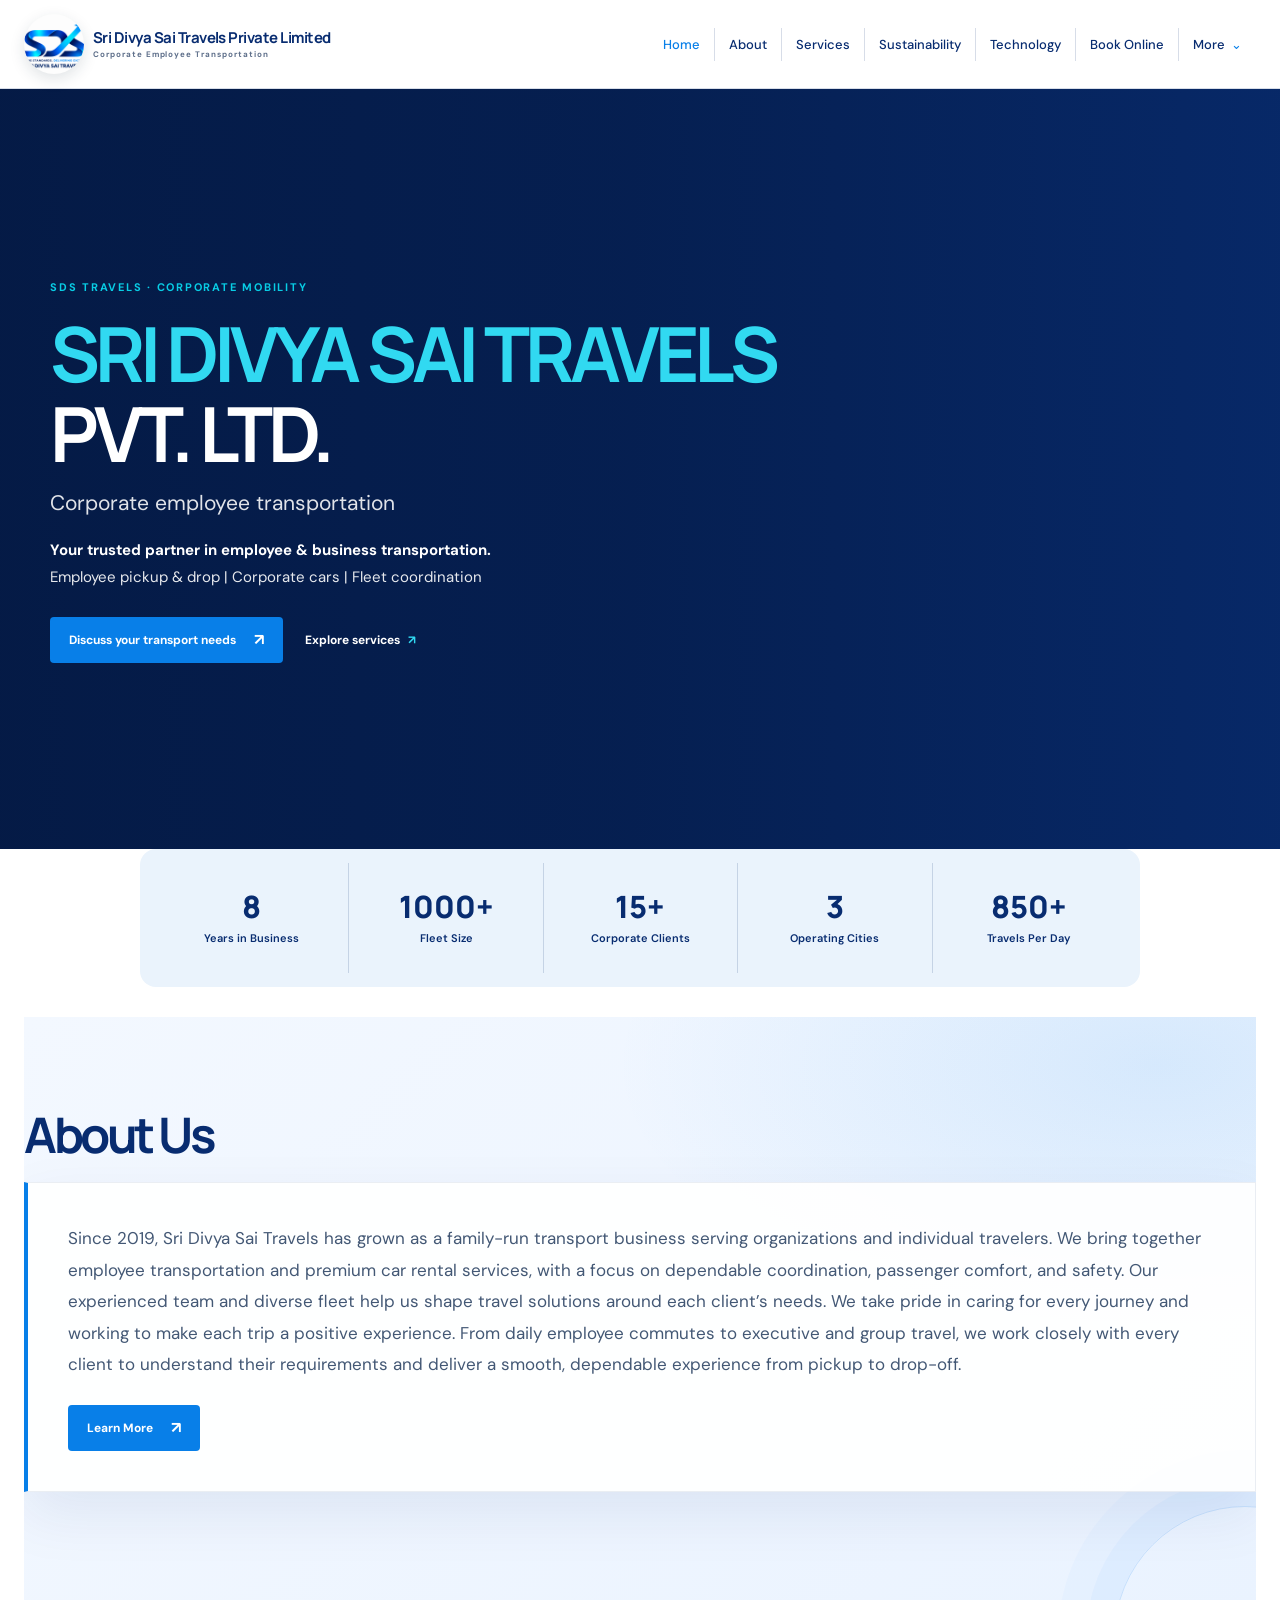
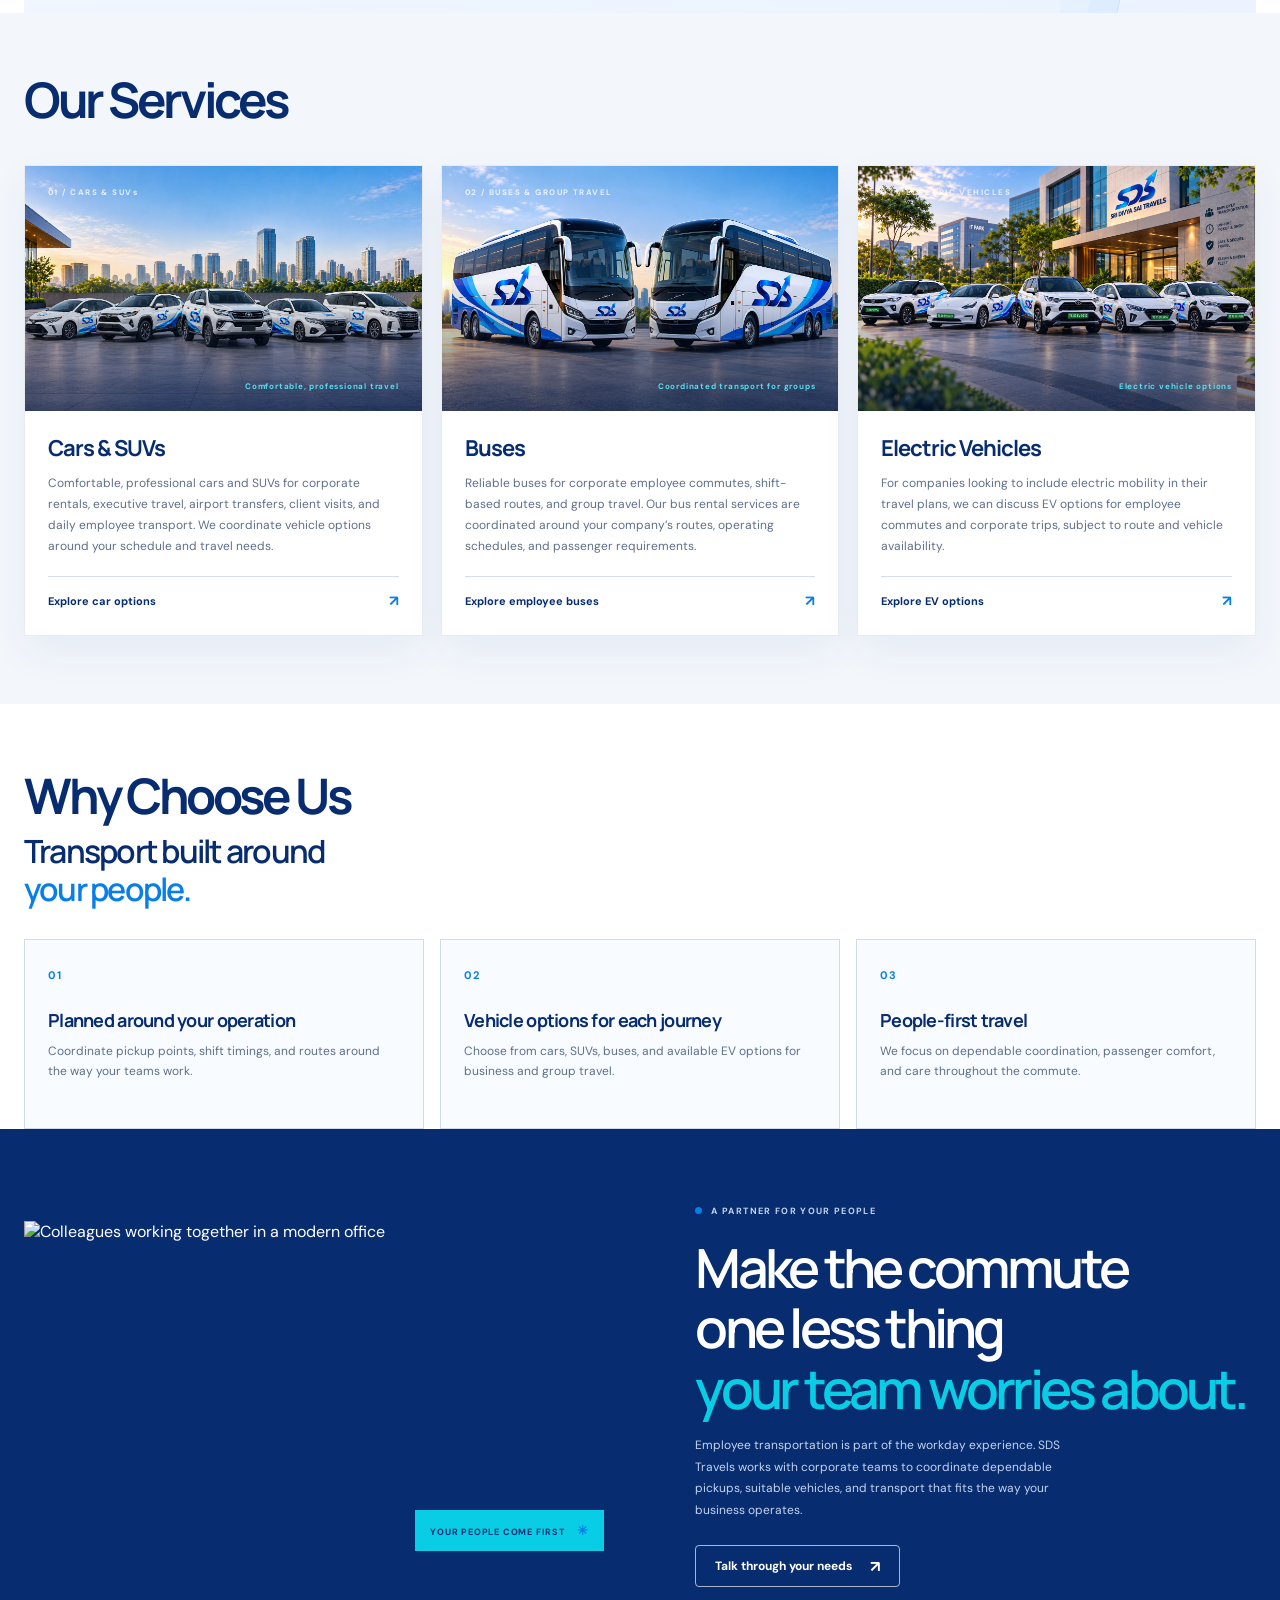
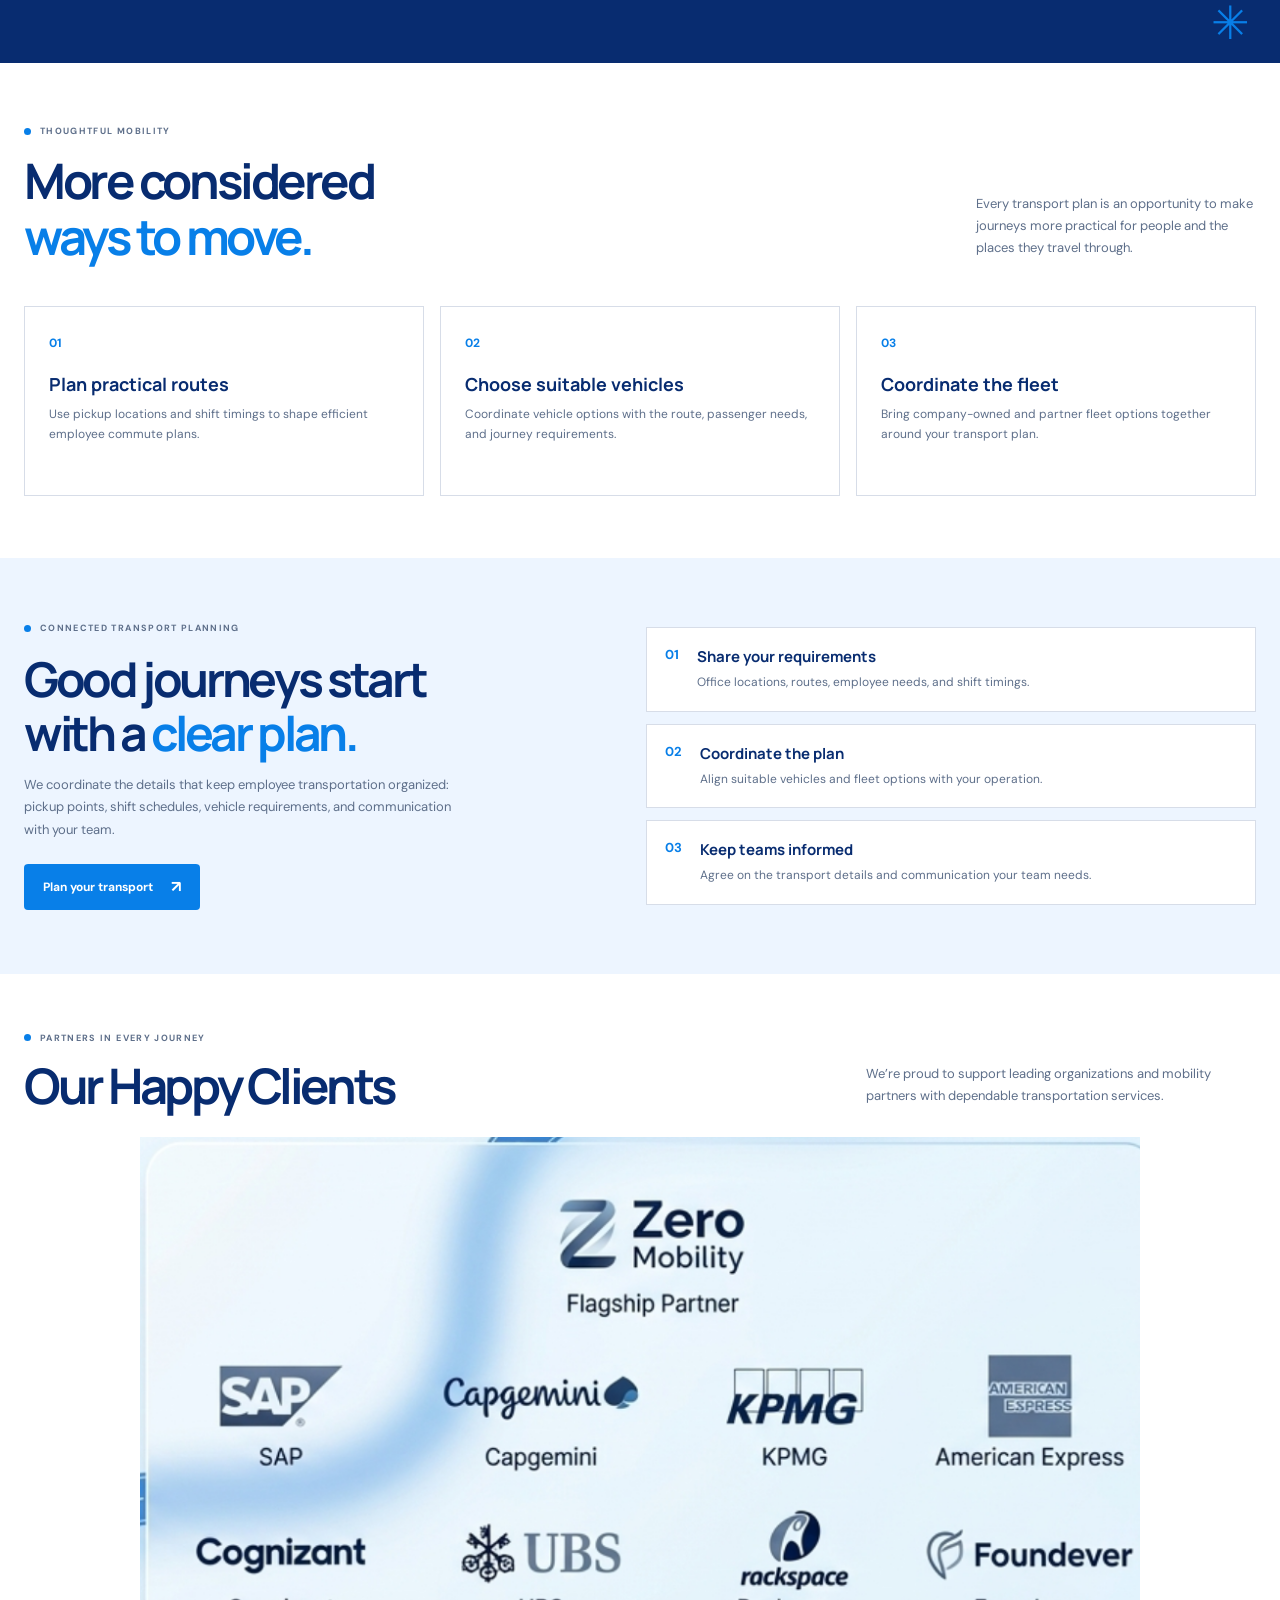
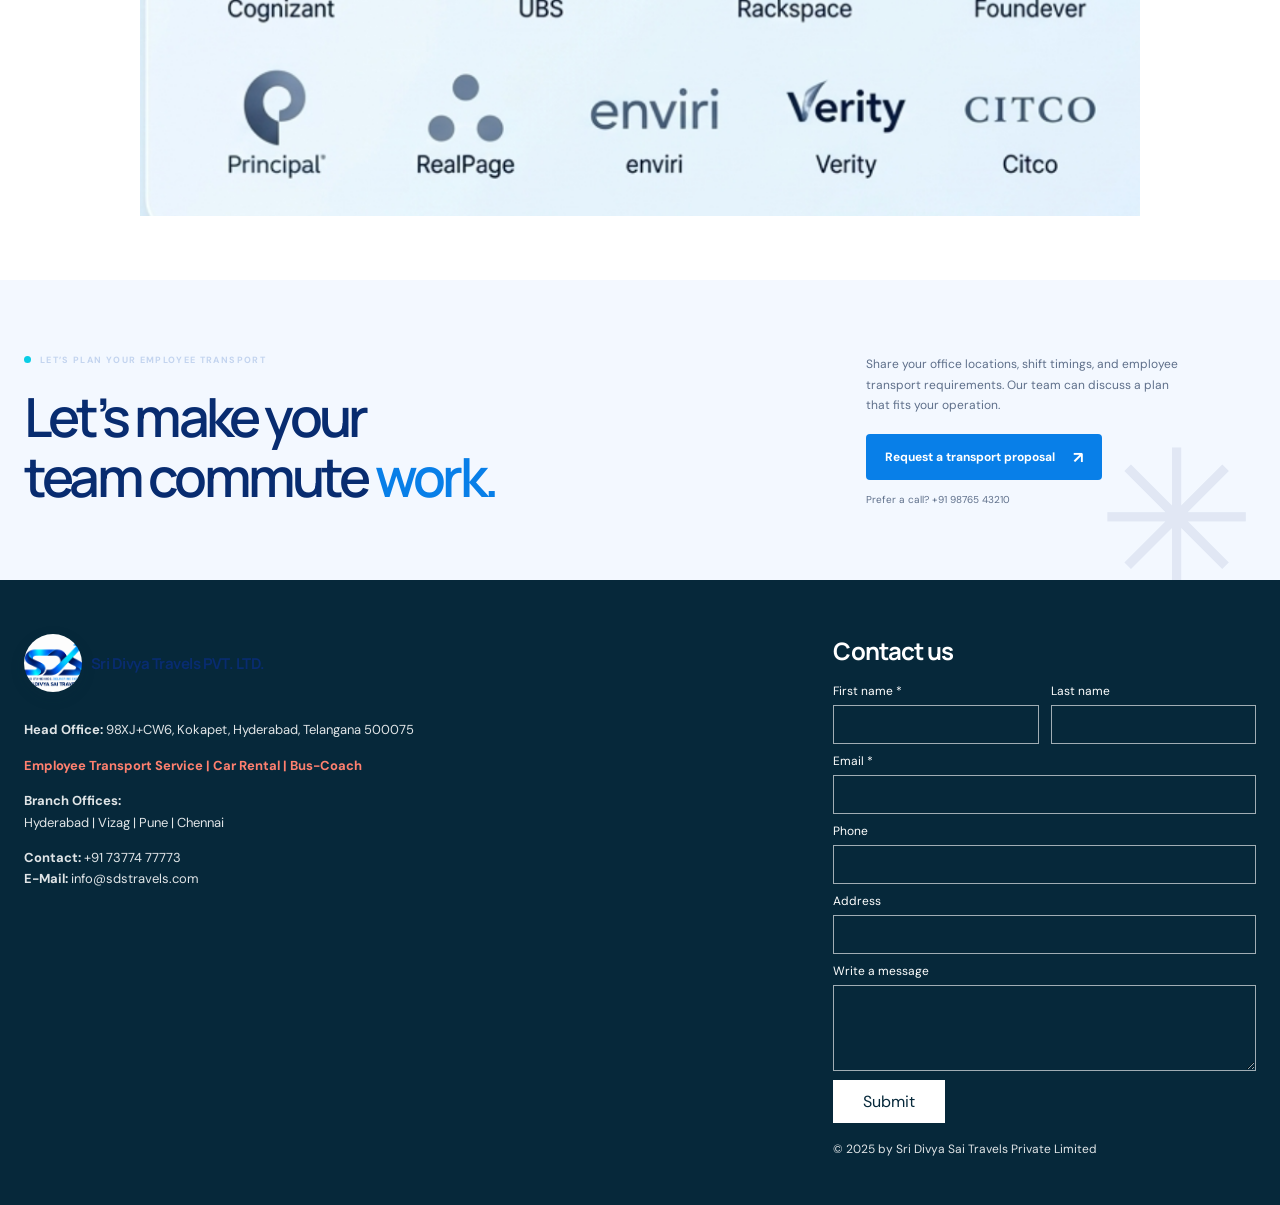
==== index.html @ 6939e472 "Add sustainable transportation page Co-authored-by: Copilot <223556219+Copilot@users.noreply.github." ====
<!DOCTYPE html>
<html lang="en">
<head>
    <meta charset="UTF-8">
    <meta name="viewport" content="width=device-width, initial-scale=1.0">
    <meta name="description" content="SDS Travels helps IT and corporate organizations move their teams with dependable employee transportation and managed shift commutes.">
    <title>SDS Travels | Corporate Employee Transportation</title>
    <meta property="og:type" content="website">
    <meta property="og:url" content="https://sdstravels.com/?share=3">
    <meta property="og:title" content="SDS Travels - Corporate Cab Vendor">
    <meta property="og:description" content="Get the best quotes for corporate car rentals and taxi services.">
    <meta property="og:image" content="https://sdstravels.com/assets/banner.png?v=3">
    <meta property="og:image:type" content="image/png">
    <meta property="og:image:width" content="1536">
    <meta property="og:image:height" content="1016">
    <meta property="og:image:alt" content="SDS Travels corporate cab and employee transportation services">
    <meta name="twitter:card" content="summary_large_image">
    <meta name="twitter:url" content="https://sdstravels.com/?share=3">
    <meta name="twitter:title" content="SDS Travels - Corporate Cab Vendor">
    <meta name="twitter:description" content="Get the best quotes for corporate car rentals and taxi services.">
    <meta name="twitter:image" content="https://sdstravels.com/assets/banner.png?v=3">
    <link rel="preconnect" href="https://fonts.googleapis.com">
    <link rel="preconnect" href="https://fonts.gstatic.com" crossorigin>
    <link href="https://fonts.googleapis.com/css2?family=DM+Sans:wght@400;500;600;700&family=Manrope:wght@400;500;600;700;800&display=swap" rel="stylesheet">
    <script>document.documentElement.classList.add("js");</script>
    <link rel="stylesheet" href="style.css">
</head>
<body>
    <header class="site-header">
        <div class="container nav-wrap">
            <div class="brand">
                <button class="brand-logo-link" type="button" aria-label="View the full-size SDS Travels logo">
                    <img class="brand-logo" src="assets/sds-logo-new.png" alt="Sri Divya Sai Travels Pvt Ltd logo">
                </button>
                <a class="brand-name" href="#home" aria-label="SDS Travels home">
                    <span class="brand-title">Sri Divya Sai Travels Private Limited</span>
                    <small>Corporate Employee Transportation</small>
                </a>
            </div>
            <nav class="main-nav" aria-label="Main navigation">
                <a href="#home" aria-current="page">Home</a>
                <a href="about.html">About</a>
                <a href="services.html">Services</a>
                <a href="sustainability.html">Sustainability</a>
                <a href="#technology">Technology</a>
                <a class="book-online-link" href="mailto:info@sdstravels.com?subject=Corporate%20transport%20booking%20request">Book Online</a>
                <details class="nav-more">
                    <summary>More <span aria-hidden="true">⌄</span></summary>
                    <div class="nav-more-menu">
                        <a href="services.html">Services</a>
                        <a href="#contact">Contact</a>
                        <a href="mailto:info@sdstravels.com?subject=Corporate%20transport%20proposal">Request a proposal</a>
                    </div>
                </details>
            </nav>
        </div>
    </header>

    <main>
        <section class="hero container" id="home">
            <video class="hero-video" autoplay muted loop playsinline preload="metadata" poster="https://images.unsplash.com/photo-1758411898734-18560c61c505?auto=format&amp;fit=crop&amp;w=1800&amp;q=85" aria-hidden="true" tabindex="-1">
                <source src="assets/SDS Video.mp4" type="video/mp4">
            </video>
            <div class="hero-copy">
                <div class="hero-content">
                    <span class="hero-kicker">SDS TRAVELS · CORPORATE MOBILITY</span>
                    <h1><em>SRI DIVYA SAI TRAVELS</em><br>PVT. LTD.</h1>
                    <p class="hero-subtitle">Corporate employee transportation</p>
                    <p class="hero-description"><strong>Your trusted partner in employee &amp; business transportation.</strong><br>
                        Employee pickup &amp; drop <span aria-hidden="true">|</span>
                        Corporate cars <span aria-hidden="true">|</span>
                        Fleet coordination</p>
                    <div class="hero-actions">
                        <a class="button button-coral" href="#contact">Discuss your transport needs <span aria-hidden="true">↗</span></a>
                        <a class="text-link" href="services.html">Explore services <span aria-hidden="true">↗</span></a>
                    </div>
                </div>
            </div>
        </section>

        <section class="trust-bar" aria-label="SDS Travels at a glance">
            <div class="container trust-inner">
                <article class="trust-item"><strong>8</strong><small>Years in Business</small></article>
                <article class="trust-item"><strong>1000+</strong><small>Fleet Size</small></article>
                <article class="trust-item"><strong>15+</strong><small>Corporate Clients</small></article>
                <article class="trust-item"><strong>3</strong><small>Operating Cities</small></article>
                <article class="trust-item"><strong>850+</strong><small>Travels Per Day</small></article>
            </div>
        </section>

        <section class="section container" id="about">
            <div class="section-heading about-home-heading">
                <div data-about-reveal>
                    <h2>About Us</h2>
                </div>
                <div class="section-intro" data-about-reveal>
                    <p>Since 2019, Sri Divya Sai Travels has grown as a family-run transport business serving organizations and individual travelers. We bring together employee transportation and premium car rental services, with a focus on dependable coordination, passenger comfort, and safety. Our experienced team and diverse fleet help us shape travel solutions around each client’s needs. We take pride in caring for every journey and working to make each trip a positive experience. From daily employee commutes to executive and group travel, we work closely with every client to understand their requirements and deliver a smooth, dependable experience from pickup to drop-off.</p>
                    <a class="button button-coral" href="about.html">Learn More <span aria-hidden="true">↗</span></a>
                </div>
            </div>
        </section>

        <section class="fleet-showcase" id="services">
            <div class="container">
                <div class="fleet-showcase-heading">
                    <div>
                        <h2>Our Services</h2>
                    </div>
                </div>
                <div class="fleet-showcase-grid">
                    <article class="fleet-showcase-card fleet-showcase-cars">
                        <div class="fleet-art">
                            <img src="assets/SDS Cars.png" alt="SDS-branded cars and SUVs for employee and executive travel">
                            <span class="fleet-art-label">01 / CARS &amp; SUVs</span>
                            <span class="fleet-art-caption">Comfortable, professional travel</span>
                        </div>
                        <div class="fleet-showcase-copy">
                            <h3>Cars &amp; SUVs</h3>
                            <p>Comfortable, professional cars and SUVs for corporate rentals, executive travel, airport transfers, client visits, and daily employee transport. We coordinate vehicle options around your schedule and travel needs.</p>
                            <a href="services.html#sedans-suvs">Explore car options <span aria-hidden="true">↗</span></a>
                        </div>
                    </article>
                    <article class="fleet-showcase-card fleet-showcase-buses">
                        <div class="fleet-art">
                            <img src="assets/SDS Buses.png" alt="SDS-branded buses for employee commutes and group travel">
                            <span class="fleet-art-label">02 / BUSES &amp; GROUP TRAVEL</span>
                            <span class="fleet-art-caption">Coordinated transport for groups</span>
                        </div>
                        <div class="fleet-showcase-copy">
                            <h3>Buses</h3>
                            <p>Reliable buses for corporate employee commutes, shift-based routes, and group travel. Our bus rental services are coordinated around your company’s routes, operating schedules, and passenger requirements.</p>
                            <a href="services.html#employee-buses">Explore employee buses <span aria-hidden="true">↗</span></a>
                        </div>
                    </article>
                    <article class="fleet-showcase-card fleet-showcase-ev">
                        <div class="fleet-art">
                            <img src="assets/SDS Fleet EV.png" alt="SDS-branded electric cars available for corporate employee travel">
                            <span class="fleet-art-label">03 / ELECTRIC VEHICLES</span>
                            <span class="fleet-art-caption">Electric vehicle options</span>
                        </div>
                        <div class="fleet-showcase-copy">
                            <h3>Electric Vehicles</h3>
                            <p>For companies looking to include electric mobility in their travel plans, we can discuss EV options for employee commutes and corporate trips, subject to route and vehicle availability.</p>
                            <a href="services.html#electric-vehicles">Explore EV options <span aria-hidden="true">↗</span></a>
                        </div>
                    </article>
                </div>
            </div>
        </section>

        <section class="why-choose-section" aria-labelledby="why-choose-title">
            <div class="container">
                <div class="why-choose-heading">
                    <div class="why-choose-intro">
                        <h2 class="why-choose-title" id="why-choose-title">Why Choose Us</h2>
                        <h3>Transport built around<br><em>your people.</em></h3>
                    </div>
                </div>
                <div class="why-choose-grid">
                    <article class="why-choose-card">
                        <span class="why-choose-number">01</span>
                        <h3>Planned around your operation</h3>
                        <p>Coordinate pickup points, shift timings, and routes around the way your teams work.</p>
                    </article>
                    <article class="why-choose-card">
                        <span class="why-choose-number">02</span>
                        <h3>Vehicle options for each journey</h3>
                        <p>Choose from cars, SUVs, buses, and available EV options for business and group travel.</p>
                    </article>
                    <article class="why-choose-card">
                        <span class="why-choose-number">03</span>
                        <h3>People-first travel</h3>
                        <p>We focus on dependable coordination, passenger comfort, and care throughout the commute.</p>
                    </article>
                </div>
            </div>

            <section class="about-section">
                <div class="container about-grid">
                    <div class="about-image">
                        <img src="https://images.unsplash.com/photo-1521737711867-e3b97375f902?auto=format&fit=crop&w=1100&q=85" alt="Colleagues working together in a modern office">
                        <div class="image-label">YOUR PEOPLE COME FIRST <span aria-hidden="true">✳</span></div>
                    </div>
                    <div class="about-copy">
                        <div class="eyebrow eyebrow-light"><span></span> A PARTNER FOR YOUR PEOPLE</div>
                        <h2>Make the commute<br>one less thing<br><em>your team worries about.</em></h2>
                        <p>Employee transportation is part of the workday experience. SDS Travels works with corporate teams to coordinate dependable pickups, suitable vehicles, and transport that fits the way your business operates.</p>
                        <a class="button button-outline" href="#contact">Talk through your needs <span aria-hidden="true">↗</span></a>
                        <span class="about-doodle" aria-hidden="true">✳</span>
                    </div>
                </div>
            </section>

            <section class="section container sustainability-section" id="sustainability">
                <div class="section-heading">
                    <div>
                        <div class="eyebrow"><span></span> THOUGHTFUL MOBILITY</div>
                        <h2>More considered<br><em>ways to move.</em></h2>
                    </div>
                    <p>Every transport plan is an opportunity to make journeys more practical for people and the places they travel through.</p>
                </div>
                <div class="mobility-grid">
                    <article class="mobility-card">
                        <span class="mobility-number">01</span>
                        <h3>Plan practical routes</h3>
                        <p>Use pickup locations and shift timings to shape efficient employee commute plans.</p>
                    </article>
                    <article class="mobility-card">
                        <span class="mobility-number">02</span>
                        <h3>Choose suitable vehicles</h3>
                        <p>Coordinate vehicle options with the route, passenger needs, and journey requirements.</p>
                    </article>
                    <article class="mobility-card">
                        <span class="mobility-number">03</span>
                        <h3>Coordinate the fleet</h3>
                        <p>Bring company-owned and partner fleet options together around your transport plan.</p>
                    </article>
                </div>
            </section>

            <section class="technology-section" id="technology">
                <div class="container technology-inner">
                    <div class="technology-copy">
                        <div class="eyebrow"><span></span> CONNECTED TRANSPORT PLANNING</div>
                        <h2>Good journeys start<br>with a <em>clear plan.</em></h2>
                        <p>We coordinate the details that keep employee transportation organized: pickup points, shift schedules, vehicle requirements, and communication with your team.</p>
                        <a class="button button-coral" href="#contact">Plan your transport <span aria-hidden="true">↗</span></a>
                    </div>
                    <div class="technology-steps" aria-label="Transport planning steps">
                        <article><span>01</span><div><h3>Share your requirements</h3><p>Office locations, routes, employee needs, and shift timings.</p></div></article>
                        <article><span>02</span><div><h3>Coordinate the plan</h3><p>Align suitable vehicles and fleet options with your operation.</p></div></article>
                        <article><span>03</span><div><h3>Keep teams informed</h3><p>Agree on the transport details and communication your team needs.</p></div></article>
                    </div>
                </div>
            </section>
        </section>

        <section class="happy-clients-section" aria-labelledby="happy-clients-title">
            <div class="container">
                <div class="happy-clients-heading">
                    <div>
                        <div class="eyebrow"><span></span> PARTNERS IN EVERY JOURNEY</div>
                        <h2 id="happy-clients-title">Our Happy Clients</h2>
                    </div>
                    <p>We’re proud to support leading organizations and mobility partners with dependable transportation services.</p>
                </div>
                <img
                    class="happy-clients-image"
                    src="assets/happy-clients.png"
                    alt="Zero Mobility, flagship partner, and client logos for SAP, Capgemini, KPMG, American Express, Cognizant, UBS, Rackspace, Foundever, Principal, RealPage, Enviri, Verity, and Citco."
                    width="1022"
                    height="695"
                >
            </div>
        </section>

        <section class="contact-section" id="contact">
            <div class="container contact-inner">
                <div>
                    <div class="eyebrow eyebrow-light"><span></span> LET’S PLAN YOUR EMPLOYEE TRANSPORT</div>
                    <h2>Let’s make your<br>team commute <em>work.</em></h2>
                </div>
                <div class="contact-cta">
                    <p>Share your office locations, shift timings, and employee transport requirements. Our team can discuss a plan that fits your operation.</p>
                    <a class="button button-yellow" href="mailto:info@sdstravels.com?subject=Corporate%20employee%20transport">Request a transport proposal <span aria-hidden="true">↗</span></a>
                    <a class="contact-phone" href="tel:+919876543210">Prefer a call? +91 98765 43210</a>
                </div>
                <span class="contact-star" aria-hidden="true">✳</span>
            </div>
        </section>
    </main>

    <footer class="site-footer">
        <div class="container footer-layout">
            <div class="footer-details">
                <div class="brand footer-brand">
                    <button class="brand-logo-link" type="button" aria-label="View the full-size SDS Travels logo">
                        <img class="brand-logo" src="assets/sds-logo-new.png" alt="Sri Divya Sai Travels Pvt Ltd logo">
                    </button>
                    <a class="brand-name" href="#home" aria-label="SDS Travels home">
                        <span class="brand-title">Sri Divya Travels PVT. LTD.</span>
                    </a>
                </div>
                <address class="footer-address">
                    <p><strong>Head Office:</strong> 98XJ+CW6, Kokapet, Hyderabad, Telangana 500075</p>
                    <a class="footer-services" href="services.html">Employee Transport Service | Car Rental | Bus-Coach</a>
                    <p><strong>Branch Offices:</strong><br>Hyderabad | Vizag | Pune | Chennai</p>
                    <p><strong>Contact:</strong> <a href="tel:+917377477773">+91 73774 77773</a><br>
                        <strong>E-Mail:</strong> <a href="mailto:info@sdstravels.com">info@sdstravels.com</a></p>
                </address>
            </div>
            <div class="footer-contact">
                <h2>Contact us</h2>
                <form action="mailto:info@sdstravels.com?subject=Website%20contact%20request" method="post" enctype="text/plain">
                    <div class="footer-form-row">
                        <label>First name *
                            <input name="First name" autocomplete="given-name" required>
                        </label>
                        <label>Last name
                            <input name="Last name" autocomplete="family-name">
                        </label>
                    </div>
                    <label>Email *
                        <input type="email" name="Email" autocomplete="email" required>
                    </label>
                    <label>Phone
                        <input type="tel" name="Phone" autocomplete="tel">
                    </label>
                    <label>Address
                        <input name="Address" autocomplete="street-address">
                    </label>
                    <label>Write a message
                        <textarea name="Message" rows="4"></textarea>
                    </label>
                    <button class="footer-submit" type="submit">Submit</button>
                </form>
                <p class="footer-copyright">© 2025 by Sri Divya Sai Travels Private Limited</p>
            </div>
        </div>
    </footer>
    <dialog class="logo-preview" aria-label="SDS Travels logo preview">
        <button class="logo-preview-close" type="button" aria-label="Close logo preview">×</button>
        <img src="assets/sds-logo-new.png" alt="Sri Divya Sai Travels Pvt Ltd logo">
    </dialog>
    <script>
        const logoPreview = document.querySelector(".logo-preview");

        document.querySelectorAll(".brand-logo-link").forEach((logoButton) => {
            logoButton.addEventListener("click", () => logoPreview.showModal());
        });

        logoPreview.addEventListener("click", () => logoPreview.close());

        const aboutRevealTargets = document.querySelectorAll("#about [data-about-reveal]");
        const revealAboutTarget = (target) => target.classList.add("is-revealed");
        const reducedMotion = window.matchMedia("(prefers-reduced-motion: reduce)");

        if (reducedMotion.matches || !("IntersectionObserver" in window)) {
            aboutRevealTargets.forEach(revealAboutTarget);
        } else {
            const aboutRevealObserver = new IntersectionObserver((entries, observer) => {
                entries.forEach((entry) => {
                    if (entry.isIntersecting) {
                        revealAboutTarget(entry.target);
                        observer.unobserve(entry.target);
                    }
                });
            }, { threshold: 0.15, rootMargin: "0px 0px -6% 0px" });

            aboutRevealTargets.forEach((target) => aboutRevealObserver.observe(target));
        }
    </script>
</body>
</html>
---- style.css ----
:root {
    --ink: #082c70;
    --muted: #5e6f8a;
    --paper: #fff;
    --white: #fff;
    --coral: #087fe8;
    --yellow: #08cde5;
    --line: rgba(8, 44, 112, 0.16);
    --font-body: "DM Sans", sans-serif;
    --font-heading: "Manrope", sans-serif;
}

* {
    box-sizing: border-box;
}

html {
    scroll-behavior: smooth;
}

body {
    margin: 0;
    background: var(--paper);
    color: var(--ink);
    font-family: var(--font-body);
    -webkit-font-smoothing: antialiased;
}

a {
    color: inherit;
    text-decoration: none;
}

img {
    display: block;
    width: 100%;
}

.container {
    width: min(1180px, calc(100% - 64px));
    margin-inline: auto;
}

.topbar {
    background: var(--ink);
    color: #f6f5ee;
    font-size: 12px;
    letter-spacing: 0.02em;
}

.topbar-inner {
    min-height: 37px;
    display: flex;
    align-items: center;
    justify-content: space-between;
}

.topbar p {
    margin: 0;
    color: #d2d8d2;
}

.topbar a {
    font-weight: 600;
}

.topbar a span {
    margin-left: 5px;
    color: var(--yellow);
}

.site-header {
    position: relative;
    z-index: 2;
    background: var(--paper);
}

.nav-wrap {
    min-height: 88px;
    display: flex;
    align-items: center;
    justify-content: space-between;
    gap: 30px;
}

.brand {
    display: inline-flex;
    align-items: center;
    gap: 10px;
    flex-shrink: 0;
}

.brand-logo-link {
    display: block;
    padding: 0;
    border: 0;
    border-radius: 50%;
    background: transparent;
    cursor: zoom-in;
    line-height: 0;
}

.brand-logo-link:focus-visible {
    outline: 2px solid var(--coral);
    outline-offset: 3px;
}

.brand-logo {
    display: block;
    width: 84px;
    height: 84px;
    flex-shrink: 0;
    border-radius: 50%;
    background: #000;
    object-fit: cover;
    box-shadow: 0 5px 15px rgba(20, 43, 59, 0.13);
}

.brand-mark {
    width: 42px;
    height: 42px;
    display: grid;
    place-items: center;
    position: relative;
    border: 1.5px solid var(--ink);
    border-radius: 50%;
    font-family: var(--font-heading);
    font-size: 22px;
    font-weight: 800;
}

.brand-mark > span {
    position: absolute;
    top: 0;
    right: -4px;
    width: 17px;
    height: 17px;
    display: grid;
    place-items: center;
    border-radius: 50%;
    background: var(--coral);
    color: var(--white);
    font-family: var(--font-body);
    font-size: 11px;
}

.brand-name {
    display: flex;
    flex-direction: column;
    font-family: var(--font-heading);
    font-size: 18px;
    font-weight: 700;
    line-height: 1.02;
    letter-spacing: -0.055em;
    white-space: nowrap;
}

.brand-title {
    color: var(--ink);
}

.brand-name small {
    margin-top: 7px;
    font-family: var(--font-body);
    color: var(--muted);
    font-size: 9px;
    font-weight: 700;
    letter-spacing: 0.17em;
    white-space: nowrap;
}

.main-nav {
    display: flex;
    align-items: center;
    gap: clamp(25px, 4vw, 54px);
    margin-left: auto;
    font-size: 13px;
    font-weight: 600;
}

.main-nav a,
.text-link,
.contact-phone {
    transition: color 160ms ease;
}

.main-nav a:hover,
.text-link:hover,
.contact-phone:hover {
    color: var(--coral);
}

.button {
    min-height: 46px;
    display: inline-flex;
    align-items: center;
    justify-content: center;
    gap: 18px;
    padding: 0 19px;
    border-radius: 4px;
    font-size: 12px;
    font-weight: 700;
    transition: transform 160ms ease, background-color 160ms ease;
}

.button:hover {
    transform: translateY(-2px);
}

.button span {
    font-size: 16px;
}

.button-dark {
    background: var(--ink);
    color: var(--white);
}

.button-dark:hover {
    background: #0649a8;
}

.hero {
    min-height: 570px;
    display: grid;
    grid-template-columns: 0.91fr 1.09fr;
    align-items: center;
    gap: 48px;
    padding-top: 24px;
    padding-bottom: 46px;
}

.hero-copy {
    padding-block: 38px;
}

.eyebrow {
    display: flex;
    align-items: center;
    gap: 9px;
    color: var(--muted);
    font-size: 9px;
    font-weight: 700;
    letter-spacing: 0.15em;
}

.hero-copy > .eyebrow {
    font-size: 11px;
}

.eyebrow > span {
    width: 7px;
    height: 7px;
    display: inline-block;
    border-radius: 50%;
    background: var(--coral);
}

h1,
h2,
h3,
p {
    margin-top: 0;
}

h1,
h2,
h3 {
    font-family: var(--font-heading);
}

.hero h1 {
    margin: 25px 0 17px;
    font-size: clamp(43px, 5vw, 67px);
    font-weight: 700;
    line-height: 1.08;
    letter-spacing: -0.075em;
}

h1 em,
h2 em {
    color: var(--coral);
    font-style: normal;
}

.hero-description {
    max-width: 390px;
    margin-bottom: 27px;
    color: var(--muted);
    font-size: 15px;
    line-height: 1.75;
}

.hero-actions {
    display: flex;
    align-items: center;
    gap: 23px;
}

.button-coral {
    background: var(--coral);
    color: #fff;
}

.button-coral:hover {
    background: #715700;
}

.text-link {
    font-size: 12px;
    font-weight: 700;
}

.text-link span {
    margin-left: 5px;
    color: var(--coral);
}

.hero-note {
    display: flex;
    align-items: center;
    gap: 12px;
    margin-top: 53px;
}

.avatar-stack {
    display: flex;
    align-items: center;
}

.avatar-stack span {
    width: 30px;
    height: 30px;
    display: grid;
    place-items: center;
    margin-left: -6px;
    border: 2px solid var(--paper);
    border-radius: 50%;
    background: #e8edf0;
    color: var(--ink);
    font-size: 12px;
}

.avatar-stack span:first-child {
    margin-left: 0;
    background: var(--yellow);
}

.avatar-stack span:last-child {
    background: #d9e1e7;
}

.hero-note p {
    margin: 0;
    color: var(--muted);
    font-size: 10px;
    line-height: 1.55;
}

.hero-note strong {
    color: var(--ink);
    font-size: 11px;
}

.hero-visual {
    min-height: 450px;
    height: min(39vw, 500px);
    position: relative;
    overflow: hidden;
    background: #dce2da;
    border-radius: 4px;
}

.hero-visual > img,
.about-image img {
    width: 100%;
    height: 100%;
    object-fit: cover;
}

.hero-visual > img {
    position: absolute;
    inset: 0;
    object-position: center 56%;
}

.image-shade {
    position: absolute;
    inset: 30% 0 0;
    background: linear-gradient(transparent 5%, rgba(14, 29, 40, 0.65));
}

.photo-caption {
    position: absolute;
    right: 24px;
    bottom: 23px;
    left: 24px;
    display: flex;
    align-items: center;
    gap: 12px;
    color: white;
}

.caption-icon {
    width: 37px;
    height: 37px;
    display: grid;
    place-items: center;
    border: 1px solid rgba(255, 255, 255, 0.7);
    border-radius: 50%;
    font-size: 17px;
}

.photo-caption strong,
.photo-caption small {
    display: block;
}

.photo-caption strong {
    font-family: var(--font-heading);
    font-size: 14px;
}

.photo-caption small {
    margin-top: 4px;
    color: rgba(255, 255, 255, 0.83);
    font-size: 10px;
}

.hero-stamp {
    width: 96px;
    height: 96px;
    position: absolute;
    top: 28px;
    right: 27px;
    display: flex;
    flex-direction: column;
    align-items: center;
    justify-content: center;
    border-radius: 50%;
    background: var(--yellow);
    color: var(--ink);
    transform: rotate(9deg);
}

.hero-stamp span {
    font-size: 8px;
    font-weight: 700;
    letter-spacing: 0.2em;
}

.hero-stamp strong {
    font-family: var(--font-heading);
    font-size: 18px;
    letter-spacing: -0.06em;
}

.hero-stamp .stamp-star {
    position: absolute;
    right: 12px;
    bottom: 14px;
    color: var(--coral);
    font-size: 14px;
}

.trust-bar {
    border-top: 1px solid var(--line);
    border-bottom: 1px solid var(--line);
}

.trust-inner {
    min-height: 76px;
    display: flex;
    align-items: center;
    justify-content: space-between;
    gap: 24px;
}

.trust-inner p {
    margin: 0;
    font-size: 11px;
    font-weight: 600;
}

.trust-inner p span {
    margin-right: 9px;
    color: var(--coral);
    font-size: 9px;
    font-weight: 700;
}

.trust-inner .trust-highlight {
    color: var(--muted);
    font-size: 10px;
    font-weight: 500;
}

.trust-highlight span {
    color: var(--coral);
}

.section {
    padding-block: 74px;
}

.section-heading {
    display: flex;
    align-items: flex-end;
    justify-content: space-between;
    gap: 30px;
    margin-bottom: 42px;
}

.section-heading h2 {
    margin: 16px 0 0;
    font-size: clamp(36px, 4vw, 49px);
    font-weight: 700;
    line-height: 1.13;
    letter-spacing: -0.07em;
}

.section-heading > p,
.section-intro > p {
    max-width: 280px;
    margin-bottom: 5px;
    color: var(--muted);
    font-size: 13px;
    line-height: 1.7;
}

.section-intro {
    max-width: 280px;
    display: grid;
    justify-items: start;
    gap: 12px;
    margin-bottom: 5px;
}

.section-intro > p {
    margin: 0;
}

#about .about-home-heading {
    align-items: flex-start;
    flex-direction: column;
    gap: 20px;
}

#about {
    position: relative;
    isolation: isolate;
    overflow: hidden;
    background:
        radial-gradient(ellipse at 92% 8%, rgba(8, 127, 232, 0.1), transparent 34%),
        linear-gradient(135deg, #f3f8ff, #eaf3ff);
}

#about::after {
    width: 260px;
    height: 260px;
    position: absolute;
    z-index: -1;
    right: -120px;
    bottom: -155px;
    border: 1px solid rgba(8, 127, 232, 0.16);
    border-radius: 50%;
    box-shadow: 0 0 0 28px rgba(8, 127, 232, 0.035), 0 0 0 56px rgba(8, 127, 232, 0.025);
    content: "";
}

#about .section-intro {
    width: 100%;
    max-width: none;
    gap: 22px;
    padding: clamp(24px, 4vw, 40px);
    border: 1px solid rgba(8, 44, 112, 0.08);
    border-left: 4px solid var(--coral);
    background: rgba(255, 255, 255, 0.92);
    box-shadow: 0 22px 55px rgba(8, 44, 112, 0.08);
}

#about .section-intro > p {
    max-width: 100%;
    color: #435875;
    font-size: clamp(15px, 1.5vw, 17px);
    line-height: 1.85;
}

#about .section-intro .button {
    margin-top: 2px;
}

.js #about [data-about-reveal] {
    opacity: 0;
}

#about [data-about-reveal].is-revealed {
    animation: about-section-enter 850ms cubic-bezier(0.2, 0.7, 0.2, 1) both;
}

#about .section-intro.is-revealed {
    animation-delay: 150ms;
}

.service-grid {
    display: grid;
    grid-template-columns: repeat(3, 1fr);
    gap: 16px;
}

.service-card {
    min-height: 270px;
    display: flex;
    flex-direction: column;
    padding: 23px 23px 20px;
    border-radius: 4px;
}

.service-coral {
    background: #eaf5ff;
}

.service-yellow {
    background: #e9faff;
}

.service-lilac {
    background: #f0f4fb;
}

.card-top {
    display: flex;
    justify-content: space-between;
    align-items: center;
}

.card-number {
    font-size: 9px;
    font-weight: 700;
    letter-spacing: 0.11em;
}

.card-icon {
    width: 28px;
    height: 28px;
    display: grid;
    place-items: center;
    border: 1px solid rgba(8, 44, 112, 0.35);
    border-radius: 50%;
    font-size: 13px;
}

.service-symbol {
    margin-top: 24px;
    color: var(--coral);
    font-family: var(--font-heading);
    font-size: 34px;
    line-height: 1;
}

.service-card h3 {
    margin: 12px 0 8px;
    font-size: 19px;
    letter-spacing: -0.05em;
}

.service-card > p {
    max-width: 290px;
    margin-bottom: 19px;
    color: #536681;
    font-size: 11px;
    line-height: 1.7;
}

.service-card > a {
    display: flex;
    justify-content: space-between;
    align-items: center;
    margin-top: auto;
    padding-top: 13px;
    border-top: 1px solid rgba(8, 44, 112, 0.16);
    font-size: 10px;
    font-weight: 700;
}

.service-card > a span {
    font-size: 15px;
}

.about-section {
    overflow: hidden;
    background: var(--ink);
    color: var(--white);
}

.about-grid {
    min-height: 0;
    display: grid;
    grid-template-columns: 1fr 1fr;
    align-items: center;
    gap: 9%;
    padding-block: 56px;
}

.about-image {
    height: 350px;
    position: relative;
}

.about-image img {
    object-position: center 55%;
}

.image-label {
    position: absolute;
    right: -19px;
    bottom: 20px;
    padding: 12px 15px;
    background: var(--yellow);
    color: var(--ink);
    font-size: 9px;
    font-weight: 700;
    letter-spacing: 0.09em;
}

.image-label span {
    margin-left: 9px;
    color: var(--coral);
    font-size: 13px;
}

.eyebrow-light {
    color: #c3d4ef;
}

.about-copy {
    position: relative;
    padding-block: 20px;
}

.about-copy h1,
.about-copy h2,
.contact-inner h2 {
    margin: 20px 0 17px;
    font-size: clamp(39px, 4.5vw, 54px);
    font-weight: 600;
    line-height: 1.12;
    letter-spacing: -0.07em;
}

.about-copy h1 em,
.about-copy h2 em,
.contact-inner h2 em {
    color: var(--yellow);
}

.about-copy > p {
    max-width: 390px;
    margin-bottom: 24px;
    color: #c3d4ef;
    font-size: 12px;
    line-height: 1.8;
}

.button-outline {
    min-height: 42px;
    border: 1px solid rgba(255, 255, 255, 0.65);
    color: var(--white);
}

.button-outline:hover {
    background: rgba(255, 255, 255, 0.1);
}

.about-page-cta {
    margin-top: 36px;
    text-align: center;
}

.about-doodle {
    position: absolute;
    right: 6px;
    bottom: -46px;
    color: var(--coral);
    font-size: 46px;
}

.contact-section {
    overflow: hidden;
    background: #f3f8ff;
    color: var(--ink);
}

.contact-inner h2 em {
    color: var(--coral);
}

.contact-inner {
    min-height: 300px;
    position: relative;
    display: flex;
    align-items: center;
    justify-content: space-between;
    gap: 50px;
    padding-block: 55px;
}

.contact-inner .eyebrow > span {
    background: var(--yellow);
}

.contact-inner h2 {
    margin-bottom: 0;
}

.contact-cta {
    max-width: 320px;
    margin-right: 70px;
}

.contact-cta > p {
    margin-bottom: 19px;
    color: var(--muted);
    font-size: 12px;
    line-height: 1.7;
}

.button-yellow {
    background: var(--coral);
    color: var(--white);
}

.button-yellow:hover {
    background: #0668c8;
}

.contact-phone {
    display: block;
    margin-top: 13px;
    color: var(--muted);
    font-size: 10px;
}

.contact-star {
    position: absolute;
    right: 0;
    bottom: -37px;
    color: rgba(8, 44, 112, 0.08);
    font-size: 190px;
    line-height: 1;
}

.site-footer {
    background: #06283a;
    color: var(--white);
}

.footer-layout {
    display: grid;
    grid-template-columns: minmax(0, 1fr) minmax(320px, 0.62fr);
    gap: clamp(48px, 10vw, 150px);
    padding-block: 54px 48px;
}

.footer-details {
    max-width: 520px;
}

.footer-brand .brand-logo {
    width: 58px;
    height: 58px;
}

.footer-brand .brand-name {
    color: var(--white);
}

.footer-brand .brand-title {
    font-size: 15px;
}

.footer-address {
    margin-top: 22px;
    color: rgba(255, 255, 255, 0.88);
    font-size: 13px;
    font-style: normal;
    line-height: 1.65;
}

.footer-address p {
    margin: 0 0 14px;
}

.footer-address a {
    color: inherit;
    text-decoration: none;
}

.footer-address a:hover {
    text-decoration: underline;
}

.footer-address .footer-services {
    display: inline-block;
    margin-bottom: 14px;
    color: #ff806f;
    font-weight: 700;
}

.footer-contact h2 {
    margin: 0 0 16px;
    color: var(--white);
    font-size: 24px;
    letter-spacing: -0.04em;
}

.footer-contact form,
.footer-contact label {
    display: grid;
    gap: 6px;
}

.footer-contact form {
    gap: 9px;
}

.footer-form-row {
    display: grid;
    grid-template-columns: repeat(2, minmax(0, 1fr));
    gap: 12px;
}

.footer-contact label {
    color: var(--white);
    font-size: 12px;
}

.footer-contact input,
.footer-contact textarea {
    width: 100%;
    min-height: 39px;
    padding: 8px 10px;
    border: 1px solid rgba(255, 255, 255, 0.62);
    border-radius: 0;
    background: transparent;
    color: var(--white);
    font: inherit;
}

.footer-contact textarea {
    min-height: 86px;
    resize: vertical;
}

.footer-contact input:focus,
.footer-contact textarea:focus {
    outline: 2px solid #68c9ff;
    outline-offset: 2px;
}

.footer-submit {
    width: fit-content;
    min-width: 112px;
    padding: 11px 22px;
    border: 0;
    background: var(--white);
    color: #06283a;
    font: inherit;
    cursor: pointer;
}

.footer-submit:hover {
    background: #dceeff;
}

.footer-copyright {
    margin: 18px 0 0;
    color: rgba(255, 255, 255, 0.88);
    font-size: 12px;
}

@media (max-width: 800px) {
    .container {
        width: min(100% - 40px, 620px);
    }

    .nav-wrap {
        min-height: 76px;
        gap: 16px;
    }

    .main-nav {
        gap: 17px;
        font-size: 11px;
    }

    .nav-cta {
        min-height: 40px;
        gap: 9px;
        padding-inline: 12px;
        font-size: 10px;
    }

    .hero {
        grid-template-columns: 1fr 0.9fr;
        gap: 24px;
        min-height: auto;
        padding-block: 26px 40px;
    }

    .hero h1 {
        font-size: clamp(40px, 7vw, 55px);
    }

    .hero-visual {
        height: 400px;
        min-height: 0;
    }

    .hero-note {
        margin-top: 36px;
    }

    .trust-inner {
        flex-wrap: wrap;
        justify-content: flex-start;
        padding-block: 19px;
        column-gap: 30px;
        row-gap: 14px;
    }

    .trust-inner p {
        width: calc(50% - 15px);
    }

    .section {
        padding-block: 62px;
    }

    .service-grid {
        gap: 10px;
    }

    .service-card {
        padding: 17px 15px;
    }

    .service-card h3 {
        font-size: 16px;
    }

    .about-grid {
        gap: 6%;
        padding-block: 60px;
    }

    .about-image {
        height: 300px;
    }

    .contact-cta {
        margin-right: 30px;
    }
}

@media (max-width: 600px) {
    .container {
        width: calc(100% - 36px);
    }

    .topbar-inner {
        min-height: 34px;
        font-size: 10px;
    }

    .topbar p {
        max-width: 220px;
    }

    .nav-wrap {
        min-height: 70px;
        flex-wrap: wrap;
    }

    .brand-mark {
        width: 38px;
        height: 38px;
        font-size: 20px;
    }

    .brand-logo {
        width: 60px;
        height: 60px;
    }

    .brand-name {
        font-size: 10px;
    }

    .brand-name small {
        font-size: 7px;
        letter-spacing: 0.08em;
    }

    .brand-logo,
    .footer-brand .brand-logo {
        width: 48px;
        height: 48px;
    }

    .main-nav {
        order: 3;
        width: 100%;
        justify-content: space-between;
        padding-bottom: 13px;
    }

    .nav-cta {
        order: 2;
        margin-left: auto;
    }

    .hero {
        grid-template-columns: 1fr;
        gap: 25px;
        padding-top: 38px;
    }

    .hero-copy {
        padding-block: 0;
    }

    .hero h1 {
        margin-top: 20px;
        font-size: clamp(45px, 12vw, 61px);
    }

    .hero-description {
        font-size: 14px;
    }

    .hero-note {
        margin-top: 29px;
    }

    .hero-visual {
        height: 350px;
    }

    .hero-stamp {
        width: 77px;
        height: 77px;
        top: 17px;
        right: 17px;
    }

    .hero-stamp strong {
        font-size: 15px;
    }

    .hero-stamp span {
        font-size: 7px;
    }

    .trust-inner {
        column-gap: 15px;
    }

    .trust-inner p {
        font-size: 10px;
    }

    .trust-inner .trust-highlight {
        width: 100%;
    }

    .section {
        padding-block: 54px;
    }

    .section-heading {
        display: block;
        margin-bottom: 27px;
    }

    .section-heading h2 {
        font-size: 39px;
    }

    .section-heading > p,
    .section-intro > p {
        margin-top: 15px;
        font-size: 12px;
    }

    .section-intro {
        margin-top: 15px;
    }

    .service-grid {
        grid-template-columns: 1fr;
        gap: 12px;
    }

    .service-card {
        min-height: 236px;
        padding: 20px;
    }

    .service-symbol {
        margin-top: 18px;
    }

    .service-card h3 {
        font-size: 19px;
    }

    .about-grid {
        grid-template-columns: 1fr;
        gap: 38px;
        padding-block: 48px;
    }

    .about-image {
        height: 270px;
        margin-right: 12px;
    }

    .image-label {
        right: -12px;
        bottom: 14px;
        font-size: 8px;
    }

    .about-copy h1,
    .about-copy h2,
    .contact-inner h2 {
        font-size: 45px;
    }

    .about-doodle {
        right: 4px;
        bottom: -14px;
        font-size: 34px;
    }

    .contact-inner {
        min-height: 0;
        display: block;
        padding-block: 48px;
    }

    .contact-cta {
        margin: 25px 0 0;
    }

    .contact-star {
        right: -38px;
        bottom: -27px;
        font-size: 140px;
    }

    .footer-layout {
        grid-template-columns: 1fr;
        gap: 36px;
        padding-block: 42px;
    }
}

.logo-preview {
    width: min(420px, calc(100% - 32px));
    max-width: none;
    max-height: 85vh;
    position: relative;
    padding: 38px 18px 18px;
    overflow: auto;
    border: 0;
    border-radius: 8px;
    background: var(--white);
    box-shadow: 0 18px 60px rgba(0, 0, 0, 0.3);
}

.logo-preview::backdrop {
    background: rgba(5, 20, 29, 0.72);
}

.logo-preview img {
    width: 100%;
    max-height: calc(85vh - 56px);
    object-fit: contain;
}

.logo-preview-close {
    position: absolute;
    top: 7px;
    right: 9px;
    width: 28px;
    height: 28px;
    border: 0;
    border-radius: 50%;
    background: var(--paper);
    color: var(--ink);
    font: inherit;
    font-size: 22px;
    line-height: 1;
    cursor: pointer;
}

body {
    background: var(--white);
}

.container {
    width: min(1280px, calc(100% - 48px));
}

.site-header {
    border-bottom: 1px solid var(--line);
}

.nav-wrap {
    min-height: 76px;
    gap: 20px;
}

.brand {
    gap: 9px;
}

.brand-logo {
    width: 48px;
    height: 48px;
}

.brand-name {
    font-size: 13px;
    line-height: 1.15;
    letter-spacing: -0.035em;
}

.brand-name small {
    margin-top: 4px;
    font-size: 8px;
    letter-spacing: 0.12em;
}

.main-nav {
    gap: 0;
    margin-left: auto;
    font-size: 13px;
    font-weight: 500;
}

.main-nav a {
    padding: 8px 16px;
    border-left: 1px solid var(--line);
}

.main-nav a:first-child {
    border-left: 0;
}

.main-nav a:hover {
    color: var(--coral);
}

.nav-cta {
    min-height: 40px;
    padding-inline: 15px;
    background: var(--ink);
    font-size: 11px;
}

.hero.container {
    width: min(1000px, calc(100% - 40px));
    display: block;
    min-height: 0;
    padding: 27px 0 12px;
}

.hero-copy {
    padding: 0;
}

.hero h1 {
    margin: 0;
    font-size: clamp(26px, 3vw, 34px);
    line-height: 1.2;
    letter-spacing: -0.06em;
}

.hero h1 em {
    color: var(--coral);
    font-style: normal;
}

.hero-subtitle {
    margin: 7px 0 20px;
    color: var(--ink);
    font-size: 15px;
}

.hero-description {
    max-width: 720px;
    margin-bottom: 10px;
    color: var(--ink);
    font-size: 15px;
    line-height: 1.6;
}

.hero-description strong {
    font-weight: 700;
}

.hero-actions {
    gap: 18px;
    margin-bottom: 14px;
}

.button-coral {
    background: var(--coral);
}

.hero-visual {
    height: clamp(300px, 37vw, 390px);
    min-height: 0;
    border-radius: 0;
}

.hero-visual > img {
    object-position: center 78%;
}

.trust-bar {
    width: min(1000px, calc(100% - 40px));
    margin: 0 auto 30px;
    padding: 14px;
    border: 0;
    border-radius: 16px;
    background: #eaf3fc;
}

.trust-inner {
    width: 100%;
    min-height: 0;
    display: grid;
    grid-template-columns: repeat(5, minmax(0, 1fr));
    gap: 0;
}

.trust-item {
    min-height: 110px;
    display: flex;
    flex-direction: column;
    align-items: center;
    justify-content: center;
    padding: 12px;
    text-align: center;
}

.trust-item + .trust-item {
    border-left: 1px solid var(--line);
}

.trust-item strong {
    color: var(--ink);
    font-family: var(--font-heading);
    font-size: clamp(24px, 2.4vw, 32px);
    font-weight: 800;
    line-height: 1.15;
}

.trust-item small {
    margin-top: 7px;
    color: var(--ink);
    font-size: 11px;
    font-weight: 600;
    line-height: 1.4;
}

@media (max-width: 800px) {
    .nav-wrap {
        flex-wrap: wrap;
        padding-block: 10px;
    }

    .main-nav {
        order: 3;
        width: 100%;
        justify-content: center;
        padding: 4px 0 0;
    }

    .main-nav a {
        padding-inline: clamp(8px, 3vw, 18px);
    }

    .nav-cta {
        margin-left: auto;
    }

    .hero.container {
        padding-top: 22px;
    }

    .hero-visual {
        height: clamp(260px, 48vw, 360px);
    }

    .trust-inner {
        grid-template-columns: repeat(3, minmax(0, 1fr));
    }
}

@media (max-width: 600px) {
    .container {
        width: calc(100% - 32px);
    }

    .hero.container,
    .trust-bar {
        width: calc(100% - 32px);
    }

    .brand-logo {
        width: 44px;
        height: 44px;
    }

    .brand-name {
        font-size: 12px;
    }

    .nav-cta {
        min-height: 36px;
        padding-inline: 10px;
        font-size: 9px;
    }

    .main-nav {
        justify-content: space-between;
    }

    .main-nav a {
        padding: 8px 9px;
        font-size: 10px;
    }

    .hero.container {
        padding-top: 20px;
    }

    .hero h1 {
        max-width: 460px;
        font-size: clamp(25px, 7vw, 32px);
    }

    .hero-subtitle {
        margin-bottom: 13px;
        font-size: 13px;
    }

    .hero-description {
        font-size: 13px;
    }

    .hero-actions {
        flex-wrap: wrap;
        gap: 12px;
    }

    .hero-visual {
        height: 250px;
    }

    .trust-bar {
        padding: 7px;
    }

    .trust-inner {
        grid-template-columns: repeat(2, minmax(0, 1fr));
        gap: 7px;
    }

    .trust-item {
        min-height: 82px;
    }
}

.nav-wrap {
    min-height: 88px;
}

.brand-logo {
    width: 60px;
    height: 60px;
}

.brand-name {
    font-size: 15px;
}

.brand-name small {
    font-size: 8px;
}

.main-nav .nav-proposal {
    color: var(--coral);
    font-weight: 700;
    white-space: nowrap;
}

@media (max-width: 800px) {
    .nav-wrap {
        flex-wrap: wrap;
        padding-block: 10px;
    }

    .main-nav {
        order: 0;
        width: auto;
        max-width: min(100%, 560px);
        flex-wrap: wrap;
        justify-content: flex-end;
        padding: 0;
    }

    .main-nav a {
        padding: 8px 10px;
    }
}

@media (max-width: 600px) {
    .nav-wrap {
        row-gap: 8px;
    }

    .brand-logo {
        width: 48px;
        height: 48px;
    }

    .brand-name {
        max-width: calc(100vw - 120px);
        font-size: 12px;
    }

    .brand-name small {
        font-size: 7px;
    }

    .main-nav {
        order: 3;
        width: 100%;
        max-width: none;
        display: grid;
        grid-template-columns: repeat(3, minmax(0, 1fr));
        justify-content: stretch;
        gap: 0;
    }

    .main-nav a {
        padding: 9px 5px;
        text-align: center;
        white-space: normal;
    }

    .main-nav .nav-proposal {
        white-space: normal;
    }
}

.main-nav {
    font-size: 13px;
}

.main-nav > a,
.nav-more > summary {
    padding: 8px 14px;
}

.main-nav .book-online-link {
    white-space: nowrap;
}

.nav-more {
    position: relative;
    border-left: 1px solid var(--line);
}

.nav-more > summary {
    display: block;
    list-style: none;
    cursor: pointer;
    white-space: nowrap;
}

.nav-more > summary::-webkit-details-marker {
    display: none;
}

.nav-more > summary span {
    margin-left: 3px;
    color: var(--coral);
}

.nav-more[open] > summary {
    color: var(--coral);
}

.nav-more-menu {
    min-width: 190px;
    position: absolute;
    z-index: 5;
    top: calc(100% + 10px);
    right: 0;
    display: grid;
    padding: 7px;
    border: 1px solid var(--line);
    background: var(--white);
    box-shadow: 0 12px 30px rgba(0, 0, 0, 0.12);
}

.main-nav .nav-more-menu a {
    padding: 11px 12px;
    border: 0;
    white-space: nowrap;
}

.nav-more-menu a:hover {
    background: #eaf5ff;
    color: var(--coral);
}

.sustainability-section {
    padding-block: 62px;
}

.mobility-grid {
    display: grid;
    grid-template-columns: repeat(3, minmax(0, 1fr));
    gap: 16px;
}

.mobility-card {
    min-height: 190px;
    padding: 24px;
    border: 1px solid var(--line);
    background: var(--white);
}

.mobility-number {
    color: var(--coral);
    font-size: 12px;
    font-weight: 700;
}

.mobility-card h3 {
    margin: 20px 0 8px;
    font-size: 18px;
}

.mobility-card p,
.technology-steps p {
    margin: 0;
    color: var(--muted);
    font-size: 12px;
    line-height: 1.7;
}

.technology-section {
    padding-block: 64px;
    background: #edf5ff;
}

.technology-inner {
    display: grid;
    grid-template-columns: 0.9fr 1.1fr;
    align-items: center;
    gap: 10%;
}

.technology-copy h2 {
    margin: 18px 0 14px;
    font-size: clamp(36px, 4vw, 48px);
    line-height: 1.12;
    letter-spacing: -0.07em;
}

.technology-copy h2 em {
    color: var(--coral);
    font-style: normal;
}

.technology-copy > p {
    max-width: 440px;
    margin-bottom: 22px;
    color: var(--muted);
    font-size: 13px;
    line-height: 1.75;
}

.technology-steps {
    display: grid;
    gap: 12px;
}

.technology-steps article {
    display: flex;
    align-items: flex-start;
    gap: 18px;
    padding: 18px;
    border: 1px solid var(--line);
    background: var(--white);
}

.technology-steps article > span {
    color: var(--coral);
    font-size: 13px;
    font-weight: 700;
}

.technology-steps h3 {
    margin: 0 0 5px;
    font-size: 15px;
}

@media (max-width: 900px) {
    .nav-wrap {
        flex-wrap: wrap;
        padding-block: 10px;
        row-gap: 8px;
    }

    .main-nav {
        order: 3;
        width: 100%;
        justify-content: center;
        margin-left: 0;
    }

    .technology-inner {
        gap: 6%;
    }
}

@media (max-width: 600px) {
    .main-nav {
        display: grid;
        grid-template-columns: repeat(4, minmax(0, 1fr));
        justify-content: stretch;
        gap: 0;
    }

    .main-nav > a,
    .nav-more > summary {
        padding: 9px 5px;
        text-align: center;
        white-space: normal;
    }

    .nav-more-menu {
        right: 0;
    }

    .mobility-grid {
        grid-template-columns: 1fr;
        gap: 10px;
    }

    .mobility-card {
        min-height: 0;
        padding: 20px;
    }

    .mobility-card h3 {
        margin-top: 12px;
    }

    .technology-section {
        padding-block: 54px;
    }

    .technology-inner {
        grid-template-columns: 1fr;
        gap: 28px;
    }
}

.hero.container {
    width: 100%;
    min-height: min(760px, calc(100vh - 88px));
    position: relative;
    display: flex;
    align-items: center;
    padding: clamp(52px, 8vw, 110px) max(24px, calc((100% - 1180px) / 2));
    overflow: hidden;
    isolation: isolate;
    background-color: var(--ink);
    background-image: url("https://images.unsplash.com/photo-1758411898734-18560c61c505?auto=format&fit=crop&w=1800&q=85");
    background-position: center;
    background-size: cover;
    color: var(--white);
}

.hero.container::before {
    position: absolute;
    z-index: -1;
    inset: 0;
    background: linear-gradient(90deg, rgba(4, 24, 64, 0.88) 0%, rgba(4, 24, 64, 0.66) 48%, rgba(4, 24, 64, 0.18) 100%);
    content: "";
}

.hero-video {
    width: 100%;
    height: 100%;
    position: absolute;
    z-index: -2;
    inset: 0;
    object-fit: cover;
    object-position: center;
}

.hero-copy {
    width: 100%;
    position: relative;
    z-index: 0;
    padding: 0;
}

.hero-content {
    max-width: 760px;
}

.hero-kicker {
    display: inline-block;
    margin-bottom: 20px;
    color: var(--yellow);
    font-size: 11px;
    font-weight: 700;
    letter-spacing: 0.16em;
}

.hero h1 {
    margin: 0;
    color: var(--white);
    font-size: clamp(42px, 6vw, 76px);
    line-height: 1.04;
    letter-spacing: -0.065em;
}

.hero h1 em {
    color: #31d9f1;
}

.hero-subtitle {
    margin: 16px 0 20px;
    color: rgba(255, 255, 255, 0.88);
    font-size: clamp(16px, 2vw, 21px);
}

.hero-description {
    max-width: 650px;
    margin-bottom: 26px;
    color: rgba(255, 255, 255, 0.9);
    font-size: 15px;
    line-height: 1.8;
}

.hero-description strong {
    color: var(--white);
}

.hero-actions {
    flex-wrap: wrap;
    gap: 22px;
    margin-bottom: 0;
}

.hero .button-coral {
    background: #087fe8;
    color: var(--white);
}

.hero .button-coral:hover {
    background: #0668c8;
}

.hero .text-link {
    color: var(--white);
}

.hero .text-link:hover,
.hero .text-link span {
    color: #31d9f1;
}

@media (max-width: 600px) {
    .hero.container {
        min-height: 620px;
        padding: 52px 24px;
        background-position: 62% center;
    }

    .hero.container::before {
        background: linear-gradient(90deg, rgba(4, 24, 64, 0.86), rgba(4, 24, 64, 0.48));
    }

    .hero-content {
        max-width: 100%;
    }

    .hero h1 {
        font-size: clamp(38px, 10vw, 54px);
    }

    .hero-description {
        font-size: 13px;
    }
}

@media (prefers-reduced-motion: reduce) {
    .hero-video {
        display: none;
    }
}

@media (max-width: 800px) {
    .trust-inner {
        grid-template-columns: repeat(3, minmax(0, 1fr));
    }

    .trust-item:nth-child(4) {
        border-left: 0;
    }

    .trust-item:nth-child(n + 4) {
        border-top: 1px solid var(--line);
    }
}

@media (max-width: 600px) {
    .trust-inner {
        grid-template-columns: repeat(2, minmax(0, 1fr));
    }

    .trust-item {
        min-height: 94px;
        padding: 10px 6px;
    }

    .trust-item:nth-child(3),
    .trust-item:nth-child(5) {
        border-left: 0;
    }

    .trust-item:nth-child(3) {
        border-top: 1px solid var(--line);
    }

    .trust-item:nth-child(4) {
        border-left: 1px solid var(--line);
    }

    .trust-item:nth-child(n + 4) {
        border-top: 1px solid var(--line);
    }

    .trust-item:last-child {
        grid-column: 1 / -1;
    }

    .trust-item strong {
        font-size: 25px;
    }

    .trust-item small {
        font-size: 10px;
    }

}

.about-page {
    overflow: hidden;
}

.about-hero {
    position: relative;
    overflow: hidden;
    background: linear-gradient(120deg, #f3f8ff 0%, #fff 54%, #e8f7ff 100%);
}

.about-hero::after {
    width: 410px;
    height: 410px;
    position: absolute;
    top: -230px;
    right: -120px;
    border: 1px solid rgba(8, 127, 232, 0.12);
    border-radius: 50%;
    content: "";
}

.about-hero-inner {
    min-height: 490px;
    position: relative;
    display: grid;
    grid-template-columns: 1.08fr 0.92fr;
    align-items: center;
    gap: 48px;
    padding-block: 74px;
}

.about-hero-copy {
    position: relative;
    z-index: 1;
}

.about-hero-copy h1 {
    margin: 24px 0 20px;
    font-size: clamp(46px, 6vw, 76px);
    font-weight: 700;
    line-height: 1.04;
    letter-spacing: -0.075em;
}

.about-hero-copy h1 em {
    color: var(--coral);
    font-style: normal;
}

.about-hero-copy > p {
    max-width: 530px;
    margin-bottom: 27px;
    color: var(--muted);
    font-size: 15px;
    line-height: 1.8;
}

.about-hero-actions {
    display: flex;
    align-items: center;
    flex-wrap: wrap;
    gap: 24px;
}

.about-hero-link {
    font-size: 12px;
    font-weight: 700;
}

.about-hero-link span {
    margin-left: 5px;
    color: var(--coral);
}

.about-hero-visual {
    min-height: 330px;
    position: relative;
    overflow: hidden;
    border: 1px solid rgba(8, 44, 112, 0.08);
    border-radius: 18px 18px 54px 18px;
    background: #0b3478;
    box-shadow: 0 26px 65px rgba(8, 44, 112, 0.16);
}

.about-hero-slide {
    position: absolute;
    z-index: 0;
    inset: 0;
    margin: 0;
    opacity: 0;
    transition: opacity 700ms ease;
}

.about-hero-slide.is-active {
    z-index: 1;
    opacity: 1;
}

.about-hero-slide img {
    width: 100%;
    height: 100%;
    position: absolute;
    inset: 0;
    object-fit: cover;
    object-position: center 62%;
}

.about-hero-slide::after {
    position: absolute;
    z-index: 1;
    inset: 45% 0 0;
    background: linear-gradient(180deg, transparent, rgba(4, 24, 64, 0.75));
    content: "";
}

.about-hero-photo-label {
    position: absolute;
    z-index: 2;
    right: 22px;
    bottom: 20px;
    color: var(--white);
    font-size: 8px;
    font-weight: 700;
    letter-spacing: 0.18em;
}

.about-hero-dots {
    position: absolute;
    z-index: 3;
    bottom: 18px;
    left: 20px;
    display: flex;
    gap: 7px;
}

.about-hero-dots button {
    width: 8px;
    height: 8px;
    padding: 0;
    border: 1px solid rgba(255, 255, 255, 0.85);
    border-radius: 50%;
    background: transparent;
    cursor: pointer;
}

.about-hero-dots button.is-active {
    background: #31d9f1;
    border-color: #31d9f1;
}

.about-story {
    display: grid;
    grid-template-columns: 0.7fr 1.3fr;
    gap: 10%;
}

.about-story-label {
    display: flex;
    flex-direction: column;
    justify-content: space-between;
    align-items: flex-start;
}

.about-story-index {
    color: #91a0b7;
    font-size: 9px;
    font-weight: 700;
    letter-spacing: 0.16em;
}

.about-story-copy h2,
.leadership-heading h2 {
    margin: 0 0 23px;
    font-size: clamp(36px, 4vw, 52px);
    font-weight: 700;
    line-height: 1.12;
    letter-spacing: -0.07em;
}

.about-story-copy h2 em,
.leadership-heading h2 em {
    color: var(--coral);
    font-style: normal;
}

.about-story-copy p {
    max-width: 670px;
    color: var(--muted);
    font-size: 13px;
    line-height: 1.85;
}

.about-story-copy .about-story-lead {
    margin-bottom: 15px;
    color: var(--ink);
    font-family: var(--font-heading);
    font-size: 18px;
    font-weight: 600;
    line-height: 1.55;
    letter-spacing: -0.03em;
}

.about-story-copy .text-link {
    display: inline-flex;
    align-items: center;
    gap: 8px;
    margin-top: 7px;
    font-weight: 700;
}

.leadership-section {
    padding-block: 94px 105px;
    background: #f3f7fc;
}

.leadership-heading {
    display: flex;
    align-items: flex-end;
    justify-content: space-between;
    gap: 32px;
    margin-bottom: 38px;
}

.leadership-heading .eyebrow {
    margin-bottom: 17px;
}

.leadership-heading h2 {
    margin-bottom: 0;
}

.leadership-heading > p {
    max-width: 310px;
    margin: 0 0 5px;
    color: var(--muted);
    font-size: 13px;
    line-height: 1.75;
}

.leadership-grid {
    display: grid;
    grid-template-columns: repeat(2, minmax(0, 1fr));
    gap: 22px;
}

.leader-card {
    overflow: hidden;
    border: 1px solid rgba(8, 44, 112, 0.08);
    background: var(--white);
    box-shadow: 0 16px 38px rgba(8, 44, 112, 0.07);
}

.leader-photo {
    height: clamp(280px, 35vw, 440px);
    position: relative;
    overflow: hidden;
    background: #e6eef7;
}

.leader-photo img {
    width: 100%;
    height: 100%;
    object-fit: cover;
    object-position: center 18%;
}

.leader-number {
    position: absolute;
    top: 17px;
    left: 17px;
    display: grid;
    width: 38px;
    height: 38px;
    place-items: center;
    border: 1px solid rgba(255, 255, 255, 0.65);
    border-radius: 50%;
    background: rgba(8, 44, 112, 0.76);
    color: var(--white);
    font-size: 10px;
    font-weight: 700;
    backdrop-filter: blur(8px);
}

.leader-info {
    min-height: 104px;
    display: flex;
    align-items: center;
    justify-content: space-between;
    gap: 20px;
    padding: 22px 25px;
}

.leader-info h3 {
    margin: 0 0 5px;
    font-size: 22px;
    letter-spacing: -0.04em;
}

.leader-info p {
    margin: 0;
    color: var(--muted);
    font-size: 12px;
    font-weight: 600;
}

.leader-arrow {
    width: 36px;
    height: 36px;
    display: grid;
    flex: 0 0 auto;
    place-items: center;
    border: 1px solid var(--line);
    border-radius: 50%;
    color: var(--coral);
}

.about-commitment {
    overflow: hidden;
    background:
        radial-gradient(ellipse at 86% 20%, rgba(49, 217, 241, 0.16), transparent 32%),
        var(--ink);
    color: var(--white);
}

.about-commitment-inner {
    min-height: 250px;
    display: flex;
    align-items: center;
    justify-content: space-between;
    gap: 30px;
    padding-block: 48px;
}

.about-commitment h2 {
    margin: 19px 0 0;
    font-size: clamp(32px, 4vw, 49px);
    line-height: 1.14;
    letter-spacing: -0.07em;
}

.about-commitment h2 em {
    color: #31d9f1;
    font-style: normal;
}

.about-commitment .eyebrow-light {
    color: #c3d4ef;
}

@media (max-width: 800px) {
    .about-hero-inner {
        min-height: 0;
        grid-template-columns: 1fr 0.8fr;
        gap: 24px;
        padding-block: 62px;
    }

    .about-hero-visual {
        min-height: 275px;
    }

    .about-story {
        grid-template-columns: 1fr 2fr;
        gap: 6%;
    }

    .leadership-section {
        padding-block: 74px;
    }

    .leader-photo {
        height: 340px;
    }
}

@media (max-width: 600px) {
    .about-hero-inner {
        grid-template-columns: 1fr;
        gap: 36px;
        padding-block: 54px 42px;
    }

    .about-hero-copy h1 {
        margin-block: 20px 15px;
        font-size: clamp(42px, 12vw, 58px);
    }

    .about-hero-copy > p {
        font-size: 13px;
    }

    .about-hero-actions {
        gap: 16px;
    }

    .about-hero-visual {
        min-height: 230px;
        border-radius: 14px 14px 38px 14px;
    }

    .about-story {
        grid-template-columns: 1fr;
        gap: 28px;
        padding-block: 65px;
    }

    .about-story-label {
        gap: 12px;
    }

    .about-story-copy h2,
    .leadership-heading h2 {
        font-size: 38px;
    }

    .about-story-copy .about-story-lead {
        font-size: 16px;
    }

    .leadership-section {
        padding-block: 62px;
    }

    .leadership-heading {
        display: block;
        margin-bottom: 27px;
    }

    .leadership-heading > p {
        margin-top: 15px;
        font-size: 12px;
    }

    .leadership-grid {
        grid-template-columns: repeat(2, minmax(0, 1fr));
        gap: 10px;
    }

    .leader-photo {
        height: clamp(175px, 48vw, 250px);
    }

    .leader-info {
        min-height: 94px;
        align-items: flex-start;
        gap: 8px;
        padding: 14px 12px;
    }

    .leader-info h3 {
        font-size: 17px;
    }

    .leader-info p {
        font-size: 10px;
        line-height: 1.45;
    }

    .leader-arrow {
        width: 28px;
        height: 28px;
        font-size: 12px;
    }

    .about-commitment-inner {
        min-height: 0;
        align-items: flex-start;
        flex-direction: column;
        gap: 25px;
        padding-block: 48px;
    }

    .about-commitment h2 {
        font-size: 34px;
    }
}

.main-nav a[aria-current="page"] {
    color: var(--coral);
}

.fleet-showcase {
    padding-block: 60px 68px;
    background: #f3f7fc;
}

.fleet-showcase-heading {
    display: flex;
    align-items: flex-end;
    justify-content: space-between;
    gap: 40px;
    margin-bottom: 38px;
}

.fleet-showcase-heading .eyebrow {
    margin-bottom: 10px;
}

.fleet-showcase-heading h2 {
    margin: 0;
    font-size: clamp(36px, 4vw, 49px);
    font-weight: 700;
    line-height: 1.12;
    letter-spacing: -0.07em;
}

.fleet-showcase-heading h2 em {
    color: var(--coral);
    font-style: normal;
}

.fleet-showcase-heading > p {
    max-width: 325px;
    margin: 0 0 5px;
    color: var(--muted);
    font-size: 13px;
    line-height: 1.75;
}

.fleet-showcase-grid {
    display: grid;
    grid-template-columns: repeat(3, minmax(0, 1fr));
    gap: 18px;
}

.fleet-showcase-card {
    overflow: hidden;
    border: 1px solid rgba(8, 44, 112, 0.09);
    background: var(--white);
    box-shadow: 0 16px 38px rgba(8, 44, 112, 0.06);
}

.fleet-art {
    height: 245px;
    position: relative;
    display: flex;
    align-items: flex-end;
    overflow: hidden;
    background:
        radial-gradient(ellipse at 70% 22%, rgba(49, 217, 241, 0.18), transparent 40%),
        linear-gradient(140deg, #0d397f, #071f50);
}

.fleet-showcase-buses .fleet-art {
    background:
        radial-gradient(ellipse at 32% 25%, rgba(49, 217, 241, 0.2), transparent 42%),
        linear-gradient(140deg, #104984, #082758);
}

.fleet-art::before {
    width: 360px;
    height: 360px;
    position: absolute;
    top: -236px;
    right: -74px;
    border: 1px solid rgba(255, 255, 255, 0.13);
    border-radius: 50%;
    content: "";
}

.fleet-art img {
    width: 100%;
    height: 100%;
    position: absolute;
    inset: 0;
    object-fit: cover;
    object-position: center 68%;
}

.about-hero-slide img,
.fleet-art img,
.leader-photo img {
    transition: transform 450ms ease;
}

.about-hero-visual:hover .about-hero-slide.is-active img,
.fleet-art:hover img,
.leader-photo:hover img {
    transform: scale(1.045);
}

.fleet-art::after {
    position: absolute;
    z-index: 0;
    inset: 48% 0 0;
    background: linear-gradient(180deg, transparent, rgba(4, 24, 64, 0.64));
    content: "";
}

.fleet-art-label,
.fleet-art-caption {
    position: absolute;
    z-index: 1;
    color: rgba(255, 255, 255, 0.78);
    font-size: 8px;
    font-weight: 700;
    letter-spacing: 0.18em;
}

.fleet-art-label {
    top: 21px;
    left: 23px;
}

.fleet-art-caption {
    right: 23px;
    bottom: 20px;
    color: #54deef;
    letter-spacing: 0.1em;
}

.fleet-showcase-copy {
    padding: 22px 23px 24px;
}

.fleet-showcase-copy h3 {
    margin: 0 0 10px;
    font-size: 22px;
    letter-spacing: -0.045em;
}

.fleet-showcase-copy p {
    min-height: 67px;
    margin-bottom: 19px;
    color: var(--muted);
    font-size: 12px;
    line-height: 1.75;
}

.fleet-showcase-copy a {
    display: flex;
    align-items: center;
    justify-content: space-between;
    padding-top: 14px;
    border-top: 1px solid var(--line);
    font-size: 11px;
    font-weight: 700;
}

.fleet-showcase-copy a span {
    color: var(--coral);
    font-size: 15px;
}

.services-hero {
    overflow: hidden;
    padding-block: 70px;
    background: #f3f7fc;
}

.services-hero-inner {
    display: grid;
    grid-template-columns: 0.9fr 1.1fr;
    align-items: center;
    gap: 48px;
}

.services-hero-copy h1 {
    margin: 18px 0 16px;
    font-size: clamp(42px, 5vw, 64px);
    font-weight: 700;
    line-height: 1.04;
    letter-spacing: -0.075em;
}

.services-hero-copy h1 em,
.service-detail-copy h2 em,
.services-commitment h2 em {
    color: var(--coral);
    font-style: normal;
}

.services-hero-copy > p {
    max-width: 470px;
    margin-bottom: 25px;
    color: var(--muted);
    font-size: 15px;
    line-height: 1.8;
}

.services-hero-visual,
.service-detail-visual {
    min-height: 390px;
    position: relative;
    overflow: hidden;
    background: linear-gradient(140deg, #0d397f, #071f50);
}

.services-hero-visual img,
.service-detail-visual img {
    width: 100%;
    height: 100%;
    position: absolute;
    inset: 0;
    object-fit: cover;
    object-position: center 68%;
    transition: transform 450ms ease;
}

.services-hero-visual:hover img,
.service-detail-visual:hover img {
    transform: scale(1.045);
}

.services-hero-visual::after,
.service-detail-visual::after {
    position: absolute;
    inset: 50% 0 0;
    background: linear-gradient(180deg, transparent, rgba(4, 24, 64, 0.68));
    content: "";
}

.services-hero-visual > span,
.service-detail-index {
    position: absolute;
    z-index: 1;
    bottom: 23px;
    left: 25px;
    color: #fff;
    font-size: 10px;
    font-weight: 700;
    letter-spacing: 0.15em;
}

.service-detail-section {
    padding-block: 82px;
    background: #fff;
}

#electric-vehicles {
    position: relative;
    background: linear-gradient(120deg, #eff7ee 0%, #e4f1e4 100%);
}

#electric-vehicles .service-detail-copy .eyebrow span {
    background: #2f7b4b;
}

#electric-vehicles .service-detail-copy h2 em {
    color: #2f7b4b;
}

#electric-vehicles .service-detail-copy li::before {
    background: #2f7b4b;
}

.button-eco {
    background: #236b43;
}

.button-eco:hover {
    background: #174c35;
}

.sustainability-hero {
    overflow: hidden;
    padding-block: 74px;
    background:
        radial-gradient(ellipse at 86% 16%, rgba(80, 146, 97, 0.15), transparent 34%),
        linear-gradient(135deg, #f3f8f2, #e8f2e7);
}

.sustainability-hero-inner {
    display: grid;
    grid-template-columns: 0.9fr 1.1fr;
    align-items: center;
    gap: 48px;
}

.sustainability-hero-copy h1 {
    margin: 18px 0;
    font-size: clamp(42px, 5vw, 64px);
    font-weight: 700;
    line-height: 1.04;
    letter-spacing: -0.075em;
}

.sustainability-hero-copy h1 em,
.sustainability-intro-heading h2 em,
.sustainability-pillars-heading h2 em {
    color: #2f7b4b;
    font-style: normal;
}

.sustainability-hero-copy > p {
    max-width: 470px;
    margin-bottom: 25px;
    color: var(--muted);
    font-size: 15px;
    line-height: 1.8;
}

.sustainability-hero-visual {
    min-height: 450px;
    position: relative;
    overflow: hidden;
    background: #dcebdc;
}

.sustainability-hero-visual img,
.sustainability-pillar-image img {
    width: 100%;
    height: 100%;
    position: absolute;
    inset: 0;
    object-fit: cover;
    transition: transform 450ms ease;
}

.sustainability-hero-visual img {
    object-position: center 62%;
}

.sustainability-hero-visual::after {
    position: absolute;
    inset: 35% 0 0;
    background: linear-gradient(180deg, transparent, rgba(7, 37, 25, 0.78));
    content: "";
}

.sustainability-hero-visual:hover img,
.sustainability-pillar:hover .sustainability-pillar-image img {
    transform: scale(1.045);
}

.sustainability-hero-caption {
    position: absolute;
    z-index: 1;
    right: 28px;
    bottom: 26px;
    left: 28px;
    display: flex;
    align-items: flex-end;
    justify-content: space-between;
    gap: 16px;
    color: #fff;
}

.sustainability-hero-caption span {
    font-size: 9px;
    font-weight: 700;
    letter-spacing: 0.15em;
}

.sustainability-hero-caption strong {
    font-size: clamp(18px, 2vw, 25px);
    line-height: 1.15;
    text-align: right;
}

.sustainability-intro {
    padding-block: 76px;
    background: #fff;
}

.sustainability-intro-inner {
    display: grid;
    grid-template-columns: 0.9fr 1.1fr;
    gap: 60px;
}

.sustainability-intro-heading h2,
.sustainability-pillars-heading h2 {
    margin: 15px 0 0;
    font-size: clamp(34px, 4vw, 48px);
    font-weight: 700;
    line-height: 1.1;
    letter-spacing: -0.07em;
}

.sustainability-intro-copy {
    padding-left: 28px;
    border-left: 2px solid #d5e8d8;
}

.sustainability-intro-copy p {
    margin: 0 0 15px;
    color: var(--muted);
    font-size: 14px;
    line-height: 1.85;
}

.sustainability-intro-copy p:last-child {
    margin-bottom: 0;
}

.sustainability-pillars {
    padding-block: 76px 86px;
    background: #f5f8f5;
}

.sustainability-pillars-heading {
    display: flex;
    align-items: flex-end;
    justify-content: space-between;
    gap: 36px;
    margin-bottom: 36px;
}

.sustainability-pillars-heading > p {
    max-width: 390px;
    margin: 0 0 5px;
    color: var(--muted);
    font-size: 13px;
    line-height: 1.75;
}

.sustainability-pillar-grid {
    display: grid;
    grid-template-columns: repeat(3, minmax(0, 1fr));
    gap: 18px;
}

.sustainability-pillar {
    overflow: hidden;
    border: 1px solid rgba(31, 83, 49, 0.1);
    background: #fff;
    box-shadow: 0 18px 44px rgba(31, 83, 49, 0.06);
    transition: transform 250ms ease, box-shadow 250ms ease;
}

.sustainability-pillar:hover {
    transform: translateY(-5px);
    box-shadow: 0 24px 52px rgba(31, 83, 49, 0.12);
}

.sustainability-pillar-image {
    height: 220px;
    position: relative;
    overflow: hidden;
    background: #dcebdc;
}

.sustainability-pillar-image::after {
    position: absolute;
    inset: 55% 0 0;
    background: linear-gradient(180deg, transparent, rgba(7, 37, 25, 0.7));
    content: "";
}

.sustainability-pillar-image > span {
    position: absolute;
    z-index: 1;
    bottom: 17px;
    left: 20px;
    color: #fff;
    font-size: 8px;
    font-weight: 700;
    letter-spacing: 0.13em;
}

.sustainability-pillar-copy {
    padding: 23px 22px 21px;
}

.sustainability-pillar-mark {
    color: #2f7b4b;
    font-size: 10px;
    font-weight: 700;
    letter-spacing: 0.12em;
}

.sustainability-pillar-copy h3 {
    margin: 10px 0;
    font-size: 19px;
    letter-spacing: -0.045em;
}

.sustainability-pillar-copy p {
    min-height: 105px;
    margin: 0 0 18px;
    color: var(--muted);
    font-size: 12px;
    line-height: 1.75;
}

.sustainability-pillar-copy a {
    display: flex;
    align-items: center;
    justify-content: space-between;
    padding-top: 14px;
    border-top: 1px solid rgba(31, 83, 49, 0.12);
    color: #205d3b;
    font-size: 11px;
    font-weight: 700;
}

.sustainability-pillar-copy a span {
    color: #2f7b4b;
    font-size: 15px;
}

.sustainability-commitment {
    padding-block: 56px;
    color: #fff;
    background:
        radial-gradient(ellipse at 90% 15%, rgba(126, 181, 137, 0.2), transparent 30%),
        #123d2a;
}

.sustainability-commitment-inner {
    min-height: 230px;
    display: flex;
    align-items: center;
    justify-content: space-between;
    gap: 32px;
}

.sustainability-commitment h2 {
    margin: 15px 0 12px;
    font-size: clamp(34px, 4vw, 48px);
    line-height: 1.1;
    letter-spacing: -0.07em;
}

.sustainability-commitment h2 em {
    color: #a9d8a8;
    font-style: normal;
}

.sustainability-commitment p {
    max-width: 560px;
    margin: 0;
    color: rgba(255, 255, 255, 0.78);
    font-size: 13px;
    line-height: 1.75;
}

.js .sustainability-hero-copy.is-revealed,
.js .sustainability-intro-heading.is-revealed,
.js .sustainability-intro-copy.is-revealed,
.js .sustainability-pillars-heading.is-revealed,
.js .sustainability-commitment-inner > div.is-revealed {
    animation-name: about-heading-enter;
}

.js .sustainability-hero-visual.is-revealed,
.js .sustainability-pillar.is-revealed {
    animation-name: about-card-enter;
}

.sustainability-hero-visual.is-revealed img,
.sustainability-pillar.is-revealed .sustainability-pillar-image img {
    animation: about-image-enter 1100ms cubic-bezier(0.2, 0.7, 0.2, 1) both;
}

.service-detail-alt {
    background: #f7f9fc;
}

.service-detail-row {
    display: grid;
    grid-template-columns: 1fr 1fr;
    align-items: center;
    gap: clamp(38px, 6vw, 86px);
}

.service-detail-alt .service-detail-visual {
    order: 2;
}

.service-detail-visual {
    min-height: 440px;
}

.service-detail-copy h2 {
    margin: 15px 0 20px;
    font-size: clamp(36px, 4vw, 50px);
    font-weight: 700;
    line-height: 1.1;
    letter-spacing: -0.07em;
}

.service-detail-copy > p {
    margin: 0 0 14px;
    color: var(--muted);
    font-size: 14px;
    line-height: 1.8;
}

.service-detail-copy ul {
    display: grid;
    gap: 10px;
    margin: 20px 0 25px;
    padding: 0;
    list-style: none;
}

.service-detail-copy li {
    position: relative;
    padding-left: 22px;
    color: var(--ink);
    font-size: 13px;
    line-height: 1.6;
}

.service-detail-copy li::before {
    width: 8px;
    height: 8px;
    position: absolute;
    top: 6px;
    left: 0;
    border-radius: 50%;
    background: var(--coral);
    content: "";
}

.rental-experience {
    margin-top: 76px;
    padding: clamp(24px, 4vw, 46px);
    background: #f3f7fc;
}

.rental-experience-heading {
    display: flex;
    align-items: flex-end;
    justify-content: space-between;
    gap: 30px;
    margin-bottom: 27px;
}

.rental-experience-heading h3 {
    margin: 13px 0 0;
    font-size: clamp(28px, 3.2vw, 39px);
    font-weight: 700;
    line-height: 1.12;
    letter-spacing: -0.065em;
}

.rental-experience-heading h3 em {
    color: var(--coral);
    font-style: normal;
}

.rental-experience-heading > p {
    max-width: 370px;
    margin: 0 0 3px;
    color: var(--muted);
    font-size: 13px;
    line-height: 1.75;
}

.rental-range-grid {
    display: grid;
    grid-template-columns: repeat(3, minmax(0, 1fr));
    gap: 14px;
}

.rental-range-card {
    min-height: 190px;
    padding: 23px 21px;
    border: 1px solid rgba(8, 44, 112, 0.1);
    background: #fff;
}

.rental-range-featured {
    color: #fff;
    border-color: #082c70;
    background: #082c70;
}

.rental-range-label {
    display: block;
    margin-bottom: 24px;
    color: var(--coral);
    font-size: 9px;
    font-weight: 700;
    letter-spacing: 0.13em;
}

.rental-range-featured .rental-range-label {
    color: #57d8eb;
}

.rental-range-card h4 {
    margin: 0 0 8px;
    font-size: 20px;
    letter-spacing: -0.04em;
}

.rental-range-card p {
    margin: 0;
    color: var(--muted);
    font-size: 12px;
    line-height: 1.7;
}

.rental-range-featured p {
    color: rgba(255, 255, 255, 0.78);
}

.rental-availability {
    margin: 18px 0 0;
    color: var(--muted);
    font-size: 11px;
    line-height: 1.65;
}

.services-commitment {
    padding-block: 48px;
    color: #fff;
    background: #082c70;
}

.services-commitment-inner {
    min-height: 190px;
    display: flex;
    align-items: center;
    justify-content: space-between;
    gap: 28px;
}

.services-commitment h2 {
    margin: 15px 0 0;
    font-size: clamp(32px, 4vw, 48px);
    line-height: 1.12;
    letter-spacing: -0.065em;
}

.services-commitment h2 em {
    color: #f7cc62;
}

.js [data-service-reveal] {
    opacity: 0;
}

[data-service-reveal].is-revealed {
    animation: about-section-enter 800ms cubic-bezier(0.2, 0.7, 0.2, 1) both;
}

.service-detail-copy.is-revealed,
.services-hero-copy.is-revealed {
    animation-name: about-heading-enter;
}

.services-hero-visual.is-revealed,
.service-detail-visual.is-revealed {
    animation-name: about-card-enter;
}

.services-hero-visual.is-revealed img,
.service-detail-visual.is-revealed img {
    animation: about-image-enter 1100ms cubic-bezier(0.2, 0.7, 0.2, 1) both;
}

.happy-clients-section {
    padding-block: 58px 64px;
    background: #fff;
}

.happy-clients-heading {
    display: flex;
    align-items: flex-end;
    justify-content: space-between;
    gap: 36px;
    margin-bottom: 24px;
}

.happy-clients-heading h2 {
    margin: 14px 0 0;
    font-size: clamp(36px, 4vw, 49px);
    font-weight: 700;
    line-height: 1.13;
    letter-spacing: -0.07em;
}

.happy-clients-heading > p {
    max-width: 390px;
    margin: 0 0 5px;
    color: var(--muted);
    font-size: 13px;
    line-height: 1.75;
}

.happy-clients-image {
    width: min(100%, 1000px);
    height: auto;
    display: block;
    margin-inline: auto;
}

@media (max-width: 800px) {
    .fleet-showcase {
        padding-block: 54px;
    }

    .fleet-showcase-grid {
        grid-template-columns: repeat(2, minmax(0, 1fr));
        gap: 15px;
    }

    .fleet-art {
        height: 210px;
    }

    .fleet-showcase-copy {
        padding: 21px;
    }

    .happy-clients-section {
        padding-block: 48px;
    }

    .happy-clients-image {
        width: 100%;
    }
}

@media (max-width: 600px) {
    .fleet-showcase {
        padding-block: 46px;
    }

    .fleet-showcase-heading {
        display: block;
        margin-bottom: 26px;
    }

    .fleet-showcase-heading h2 {
        font-size: 39px;
    }

    .fleet-showcase-heading > p {
        margin-top: 14px;
        font-size: 12px;
    }

    .fleet-showcase-grid {
        grid-template-columns: 1fr;
        gap: 16px;
    }

    .fleet-art {
        height: 220px;
    }

    .fleet-showcase-copy {
        padding: 20px;
    }

    .happy-clients-section {
        padding-block: 42px;
    }

    .happy-clients-heading {
        display: block;
        margin-bottom: 18px;
    }

    .happy-clients-heading h2 {
        font-size: 39px;
    }

    .happy-clients-heading > p {
        margin-top: 12px;
        font-size: 12px;
    }
}

.why-choose-section {
    padding-top: 64px;
    background: var(--white);
}

.why-choose-heading {
    margin-bottom: 30px;
}

.why-choose-title {
    margin: 0;
    font-size: clamp(36px, 4vw, 49px);
    font-weight: 700;
    line-height: 1.13;
    letter-spacing: -0.07em;
}

.why-choose-heading h3 {
    margin: 8px 0 0;
    font-size: clamp(24px, 2.8vw, 32px);
    font-weight: 600;
    line-height: 1.2;
    letter-spacing: -0.055em;
}

.why-choose-heading h3 em {
    color: var(--coral);
    font-style: normal;
}

.why-choose-grid {
    display: grid;
    grid-template-columns: repeat(3, minmax(0, 1fr));
    gap: 16px;
}

.why-choose-card {
    min-height: 190px;
    padding: 23px;
    border: 1px solid var(--line);
    background: #f8fbff;
}

.why-choose-number {
    color: var(--coral);
    font-size: 11px;
    font-weight: 700;
    letter-spacing: 0.1em;
}

.why-choose-card h3 {
    margin: 24px 0 9px;
    font-size: 18px;
    letter-spacing: -0.04em;
}

.why-choose-card p {
    margin: 0;
    color: var(--muted);
    font-size: 12px;
    line-height: 1.7;
}

@media (max-width: 800px) {
    .why-choose-section {
        padding-top: 54px;
    }

    .why-choose-grid {
        gap: 12px;
    }

    .why-choose-card {
        padding: 18px;
    }
}

@media (max-width: 600px) {
    .why-choose-section {
        padding-top: 46px;
    }

    .why-choose-heading {
        margin-bottom: 22px;
    }

    .why-choose-title {
        font-size: 39px;
    }

    .why-choose-intro > p {
        margin-top: 12px;
        font-size: 12px;
    }

    .why-choose-grid {
        grid-template-columns: 1fr;
        gap: 10px;
    }

    .why-choose-card {
        min-height: 0;
        padding: 19px;
    }

    .why-choose-card h3 {
        margin-top: 14px;
    }
}

@keyframes about-section-enter {
    from {
        opacity: 0;
        transform: translateY(24px);
    }

    to {
        opacity: 1;
        transform: translateY(0);
    }
}

@keyframes about-heading-enter {
    from {
        opacity: 0;
        transform: translateX(-30px);
        filter: blur(4px);
    }

    to {
        opacity: 1;
        transform: translateX(0);
        filter: blur(0);
    }
}

@keyframes about-card-enter {
    from {
        opacity: 0;
        transform: translateY(34px) scale(0.96);
    }

    to {
        opacity: 1;
        transform: translateY(0) scale(1);
    }
}

@keyframes about-image-enter {
    from {
        opacity: 0.55;
        clip-path: inset(6% 6% 6% 6% round 14px);
        filter: brightness(0.78);
    }

    to {
        opacity: 1;
        clip-path: inset(0);
        filter: brightness(1);
    }
}

.about-hero-visual.is-revealed .about-hero-slide.is-active img,
.fleet-showcase-card.is-revealed .fleet-art img,
.leader-card.is-revealed .leader-photo img {
    animation: about-image-enter 1100ms cubic-bezier(0.2, 0.7, 0.2, 1) both;
}

.js .about-page .about-hero-copy,
.js .about-page .about-hero-visual,
.js .about-page .fleet-showcase-heading,
.js .about-page .fleet-showcase-card,
.js .about-page .leadership-heading,
.js .about-page .leader-card,
.js .about-page .about-commitment-inner {
    opacity: 0;
}

.about-hero-copy.is-revealed,
.about-hero-visual.is-revealed,
.about-commitment-inner.is-revealed {
    animation: about-section-enter 800ms cubic-bezier(0.2, 0.7, 0.2, 1) both;
}

.fleet-showcase-heading.is-revealed,
.leadership-heading.is-revealed {
    animation: about-heading-enter 850ms cubic-bezier(0.2, 0.7, 0.2, 1) both;
}

.fleet-showcase-card.is-revealed,
.leader-card.is-revealed {
    animation: about-card-enter 800ms cubic-bezier(0.2, 0.7, 0.2, 1) both;
}

.fleet-showcase-card:nth-child(2).is-revealed .fleet-art img,
.leader-card:nth-child(2).is-revealed .leader-photo img {
    animation-delay: 140ms;
}

.fleet-showcase-card:nth-child(3).is-revealed .fleet-art img {
    animation-delay: 280ms;
}

.fleet-showcase-card:nth-child(1).is-revealed,
.leader-card:nth-child(1).is-revealed {
    animation-delay: 320ms;
}

.fleet-showcase-card:nth-child(2).is-revealed,
.leader-card:nth-child(2).is-revealed {
    animation-delay: 420ms;
}

.fleet-showcase-card:nth-child(3).is-revealed {
    animation-delay: 520ms;
}

@media (prefers-reduced-motion: reduce) {
    .js .about-page .about-hero-copy,
    .js .about-page .about-hero-visual,
    .js [data-service-reveal],
    .js .about-page .fleet-showcase-heading,
    .js .about-page .fleet-showcase-card,
    .js .about-page .leadership-heading,
    .js .about-page .leader-card,
    .js .about-page .about-commitment-inner,
    .about-hero-slide img,
    .fleet-art img,
    .leader-photo img,
    .about-commitment-inner,
    .js #about [data-about-reveal],
    #about [data-about-reveal].is-revealed,
    [data-service-reveal].is-revealed,
    .services-hero-visual.is-revealed img,
    .service-detail-visual.is-revealed img {
        animation: none;
        opacity: 1;
    }

    .about-hero-slide img,
    .services-hero-visual img,
    .service-detail-visual img,
    .sustainability-hero-visual img,
    .sustainability-pillar-image img,
    .fleet-art img,
    .leader-photo img,
    .sustainability-pillar {
        transition: none;
    }

    .about-hero-visual:hover .about-hero-slide.is-active img,
    .services-hero-visual:hover img,
    .service-detail-visual:hover img,
    .sustainability-hero-visual:hover img,
    .sustainability-pillar:hover,
    .sustainability-pillar:hover .sustainability-pillar-image img,
    .fleet-art:hover img,
    .leader-photo:hover img {
        transform: none;
    }
}

@media (max-width: 800px) {
    .services-hero-inner,
    .service-detail-row,
    .sustainability-hero-inner,
    .sustainability-intro-inner {
        grid-template-columns: 1fr;
        gap: 30px;
    }

    .services-hero-inner {
        gap: 36px;
    }

    .service-detail-alt .service-detail-visual {
        order: 0;
    }

    .services-hero-visual,
    .service-detail-visual {
        min-height: 360px;
    }

    .sustainability-hero-visual {
        min-height: 390px;
    }

    .sustainability-intro-copy {
        padding-left: 20px;
    }

    .sustainability-pillar-grid {
        grid-template-columns: repeat(2, minmax(0, 1fr));
    }

    .sustainability-commitment-inner {
        min-height: 0;
        padding-block: 18px;
    }

    .rental-experience {
        margin-top: 54px;
    }

    .rental-experience-heading {
        align-items: flex-start;
        flex-direction: column;
        gap: 14px;
    }

    .rental-range-grid {
        grid-template-columns: 1fr;
    }

    .rental-range-card {
        min-height: 0;
    }

    .rental-range-label {
        margin-bottom: 16px;
    }
}

@media (max-width: 600px) {
    .services-hero {
        padding-block: 48px;
    }

    .services-hero-copy h1 {
        font-size: 42px;
    }

    .services-hero-copy > p {
        font-size: 13px;
    }

    .services-hero-visual,
    .service-detail-visual {
        min-height: 270px;
    }

    .service-detail-section {
        padding-block: 52px;
    }

    .service-detail-copy h2 {
        font-size: 36px;
    }

    .service-detail-copy > p {
        font-size: 13px;
    }

    .sustainability-hero {
        padding-block: 48px;
    }

    .sustainability-hero-copy h1 {
        font-size: 42px;
    }

    .sustainability-hero-copy > p {
        font-size: 13px;
    }

    .sustainability-hero-visual {
        min-height: 285px;
    }

    .sustainability-hero-caption {
        right: 18px;
        bottom: 18px;
        left: 18px;
        align-items: flex-start;
        flex-direction: column-reverse;
        gap: 8px;
    }

    .sustainability-hero-caption strong {
        text-align: left;
    }

    .sustainability-intro,
    .sustainability-pillars {
        padding-block: 52px;
    }

    .sustainability-intro-heading h2,
    .sustainability-pillars-heading h2 {
        font-size: 36px;
    }

    .sustainability-intro-copy {
        padding-left: 16px;
    }

    .sustainability-intro-copy p {
        font-size: 13px;
    }

    .sustainability-pillars-heading {
        align-items: flex-start;
        flex-direction: column;
        gap: 14px;
        margin-bottom: 25px;
    }

    .sustainability-pillar-grid {
        grid-template-columns: 1fr;
    }

    .sustainability-pillar-copy p {
        min-height: 0;
    }

    .sustainability-commitment {
        padding-block: 42px;
    }

    .sustainability-commitment-inner {
        align-items: flex-start;
        flex-direction: column;
        gap: 24px;
    }

    .sustainability-commitment h2 {
        font-size: 36px;
    }

    .rental-experience {
        margin-top: 40px;
        padding: 22px 18px;
    }

    .rental-experience-heading h3 {
        font-size: 29px;
    }

    .services-commitment-inner {
        min-height: 0;
        align-items: flex-start;
        flex-direction: column;
        padding-block: 12px;
    }
}
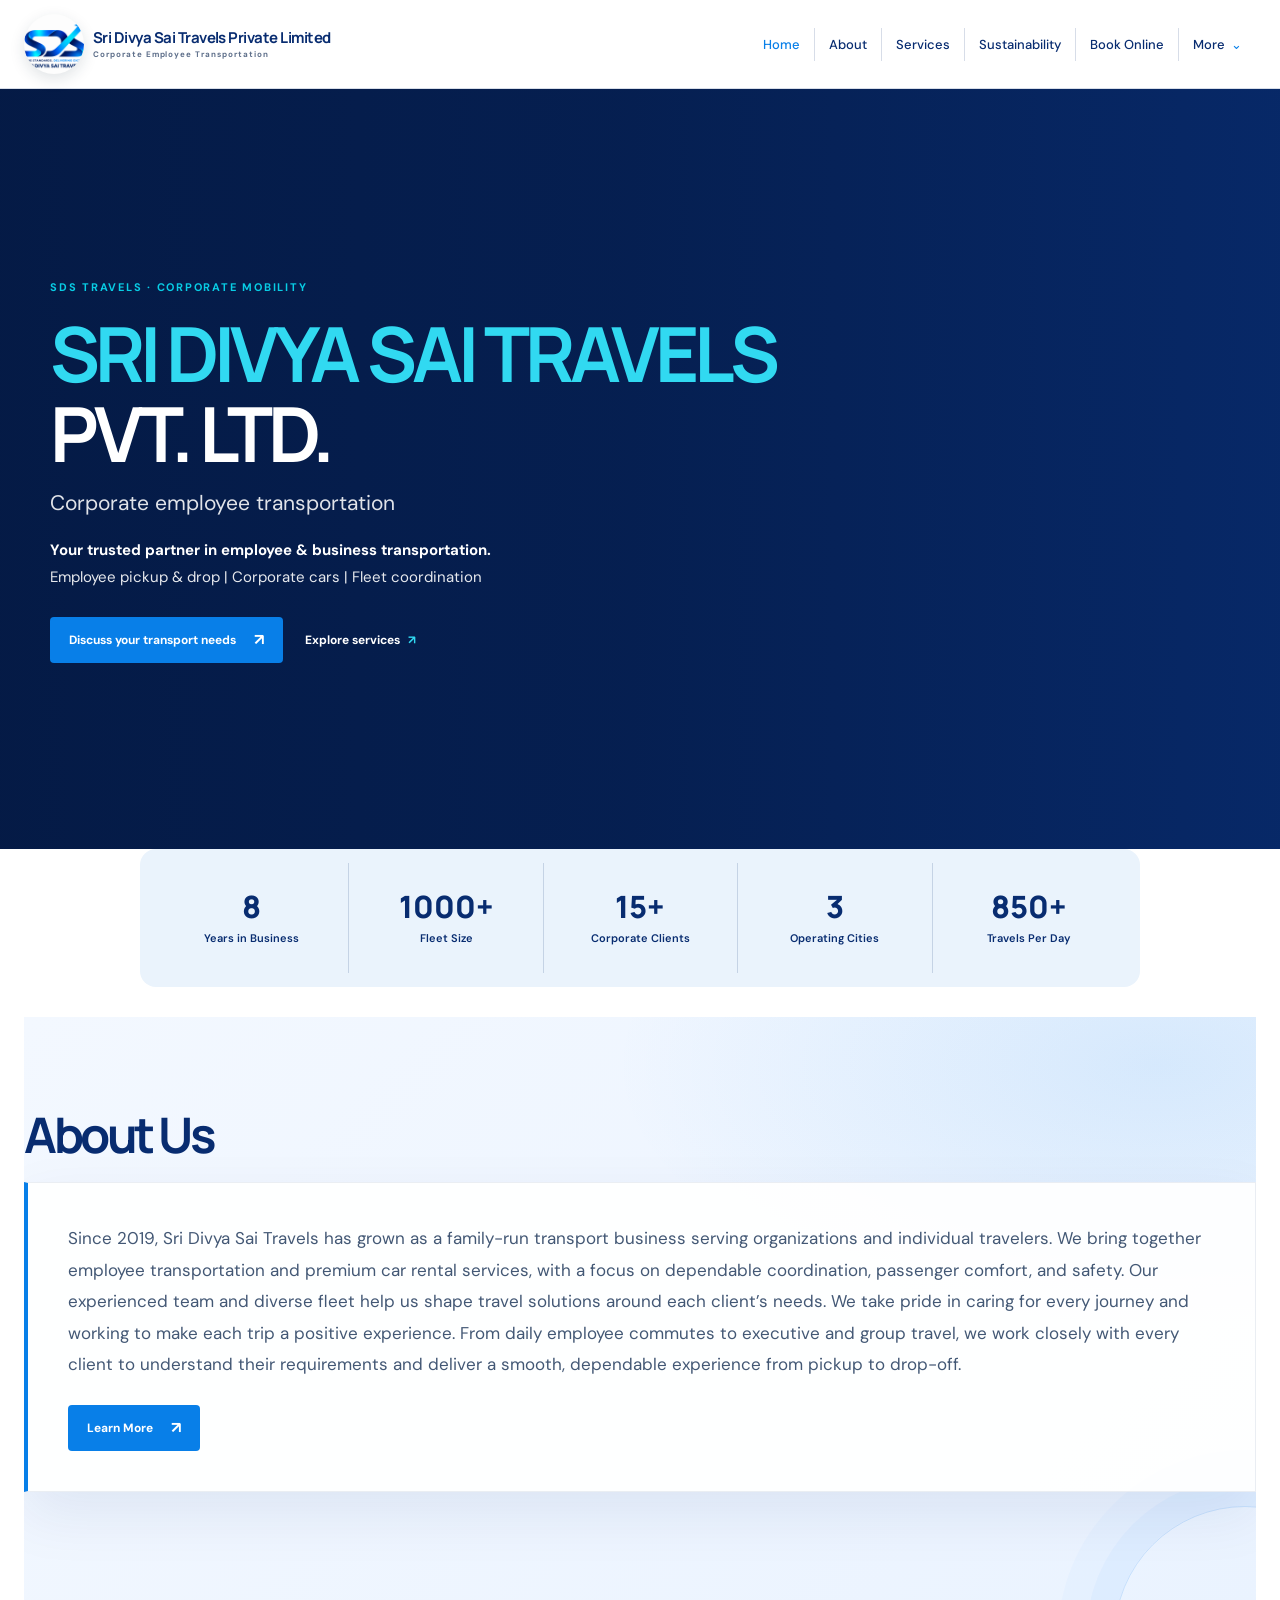
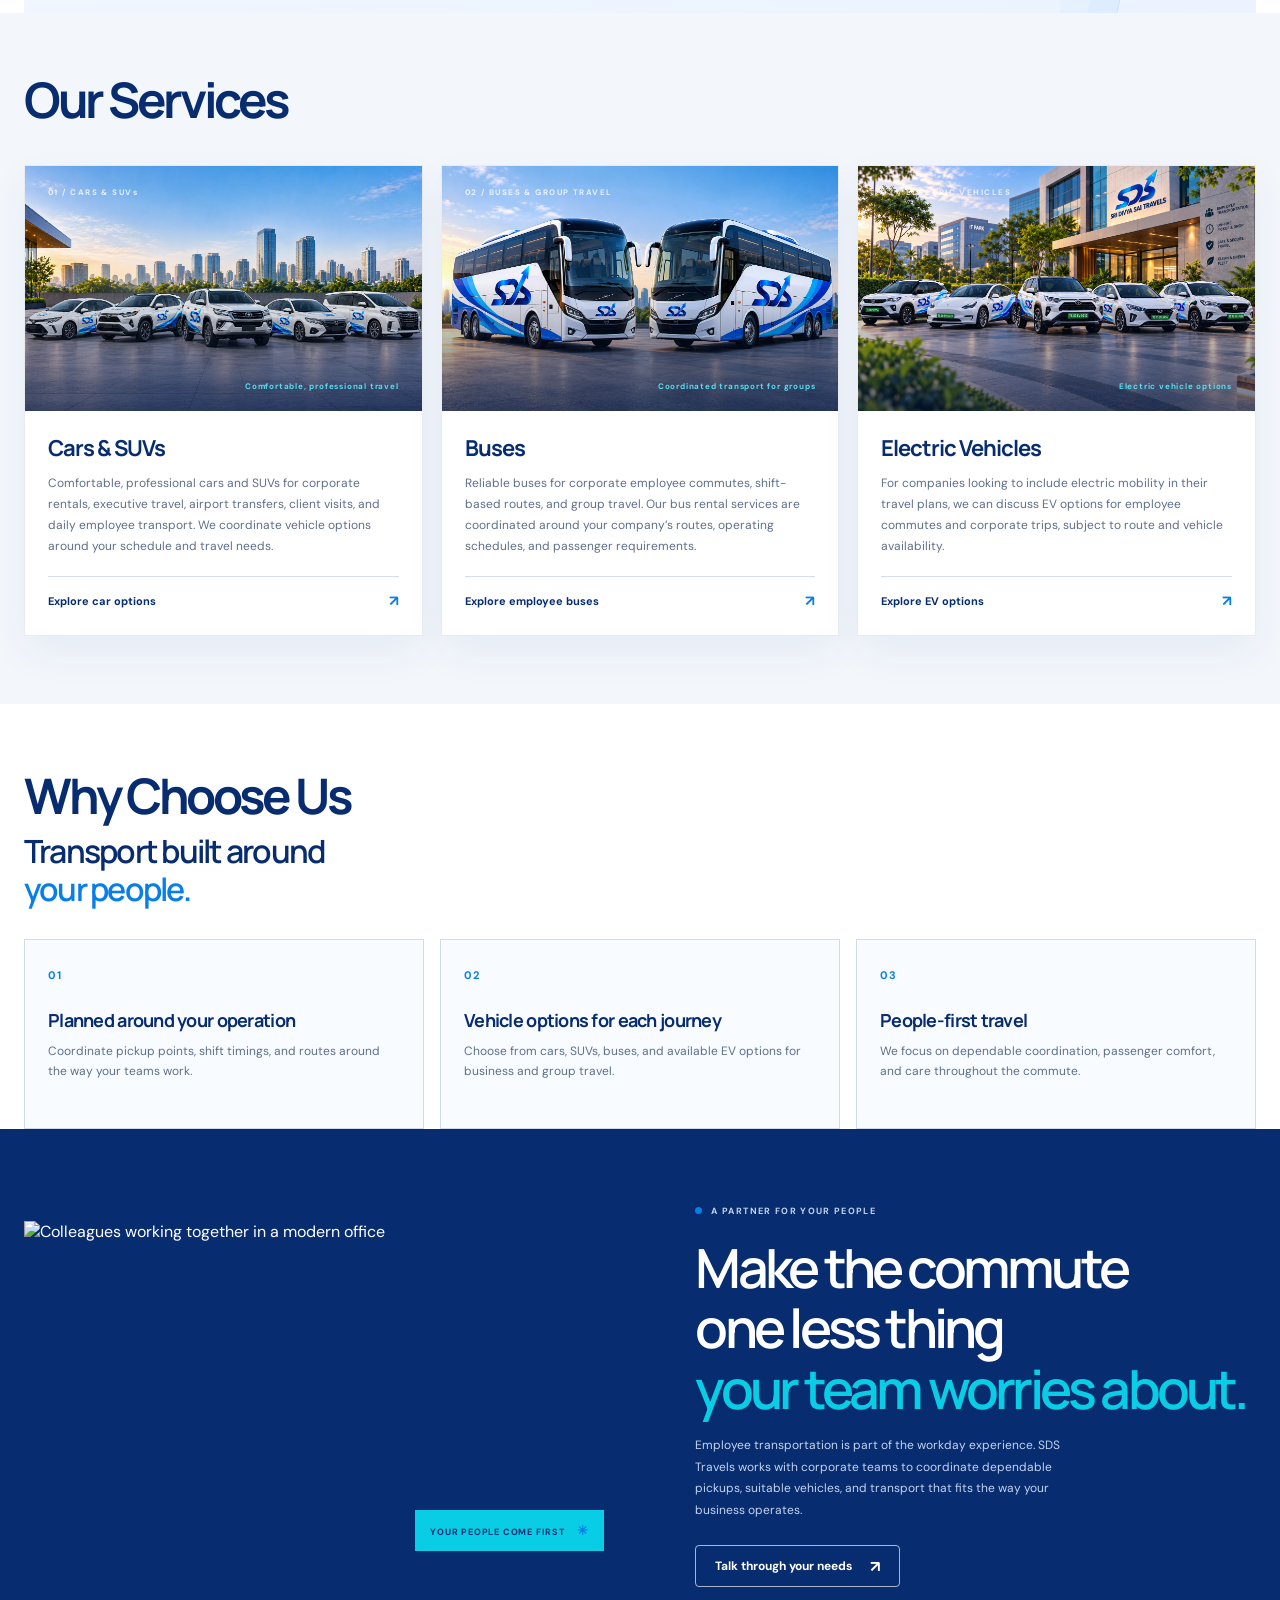
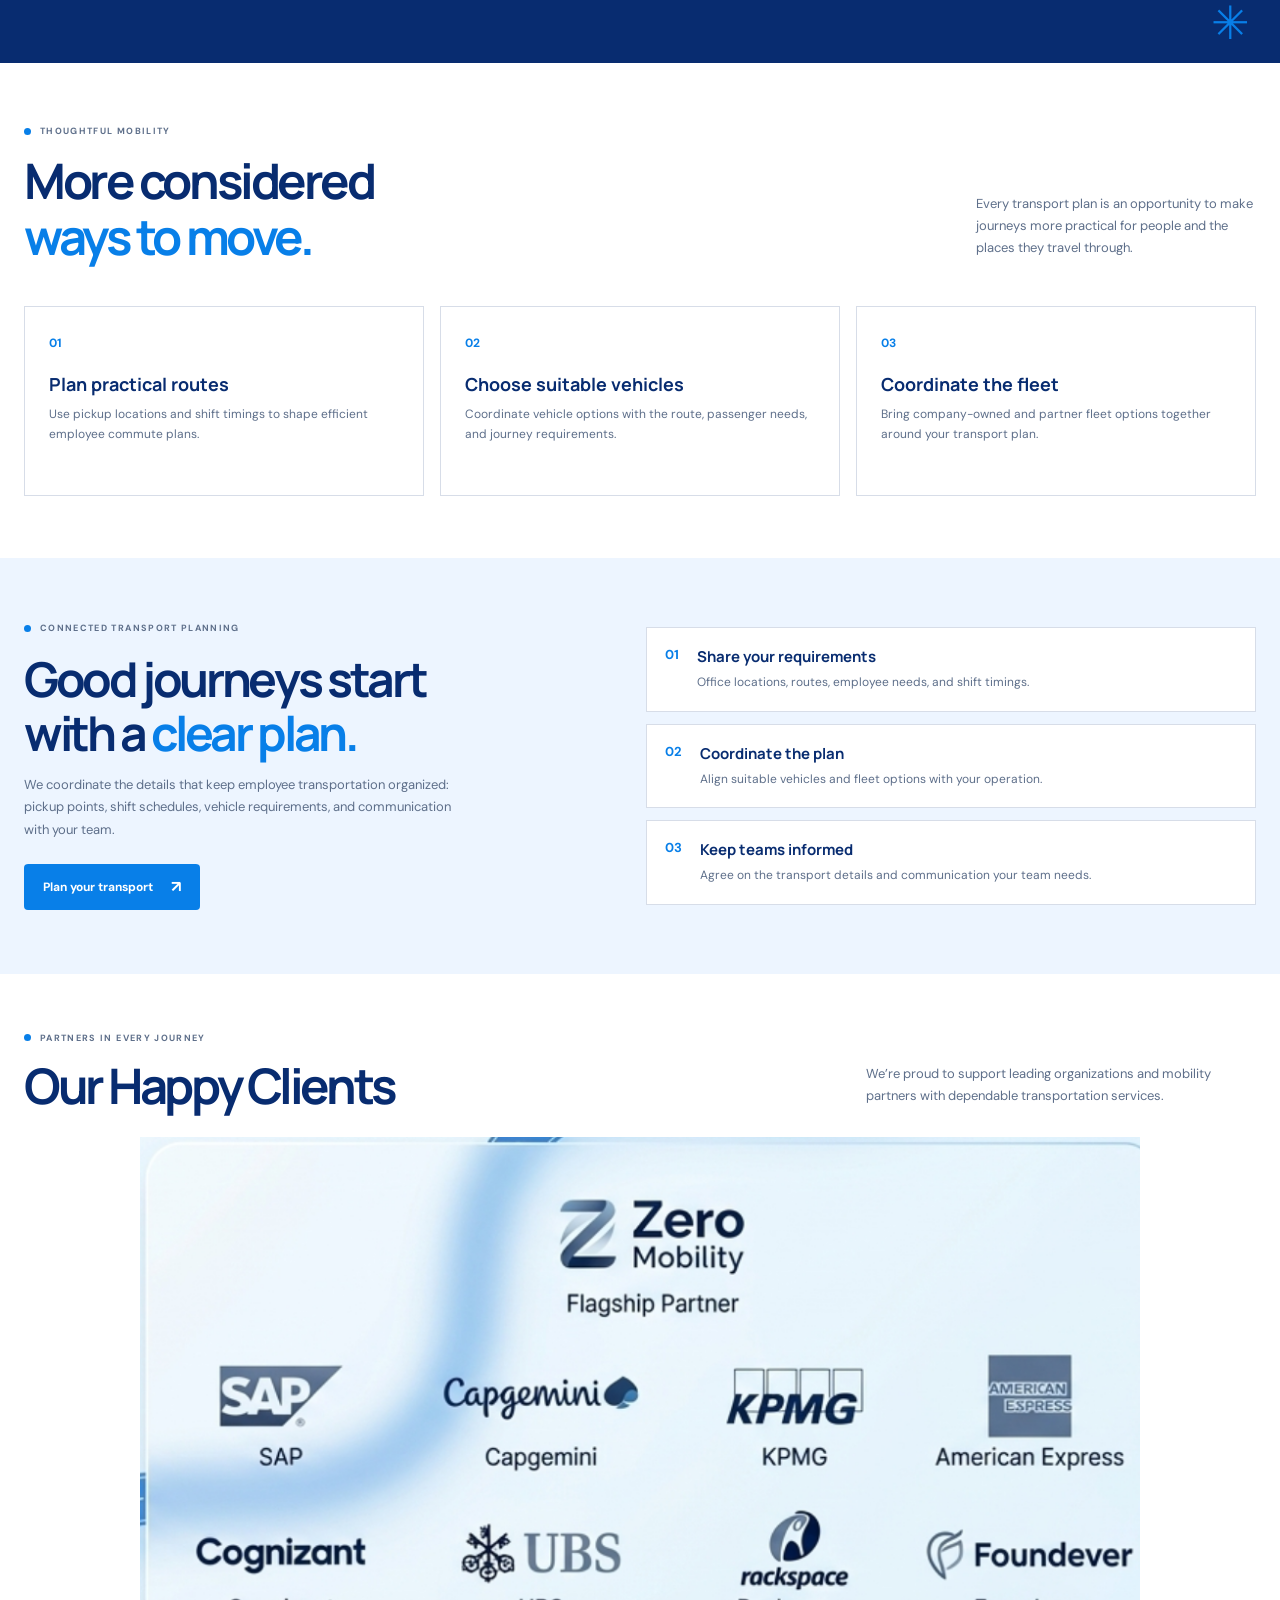
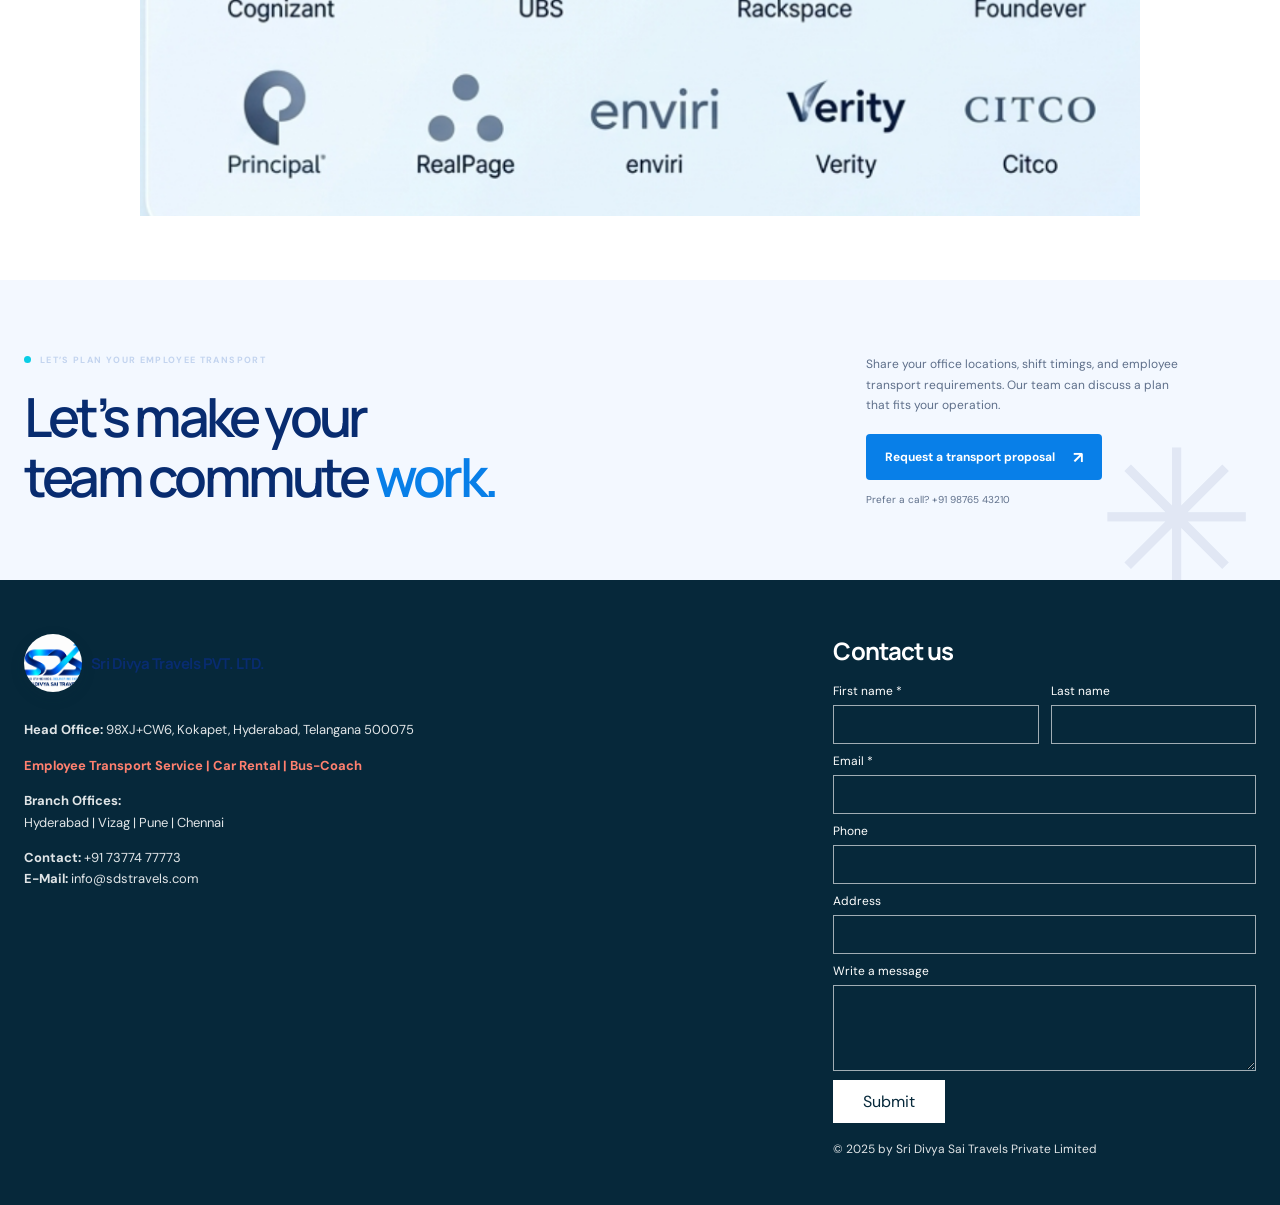
==== commit 42b00320: "Send contact form submissions to WhatsApp Co-authored-by: Copilot <223556219+Copilot@users.noreply.g" ====
--- a/index.html
+++ b/index.html
@@ -42,7 +42,6 @@
                 <a href="about.html">About</a>
                 <a href="services.html">Services</a>
                 <a href="sustainability.html">Sustainability</a>
-                <a href="#technology">Technology</a>
                 <a class="book-online-link" href="mailto:info@sdstravels.com?subject=Corporate%20transport%20booking%20request">Book Online</a>
                 <details class="nav-more">
                     <summary>More <span aria-hidden="true">⌄</span></summary>
@@ -291,7 +290,7 @@
             </div>
             <div class="footer-contact">
                 <h2>Contact us</h2>
-                <form action="mailto:info@sdstravels.com?subject=Website%20contact%20request" method="post" enctype="text/plain">
+                <form>
                     <div class="footer-form-row">
                         <label>First name *
                             <input name="First name" autocomplete="given-name" required>
@@ -350,5 +349,6 @@
             aboutRevealTargets.forEach((target) => aboutRevealObserver.observe(target));
         }
     </script>
+    <script src="contact-whatsapp.js"></script>
 </body>
 </html>
--- a/style.css
+++ b/style.css
@@ -2828,6 +2828,7 @@
 
 .button-eco {
     background: #236b43;
+    color: #fff;
 }
 
 .button-eco:hover {
@@ -2844,42 +2845,100 @@
 
 .sustainability-hero-inner {
     display: grid;
-    grid-template-columns: 0.9fr 1.1fr;
+    grid-template-columns: minmax(0, 1.35fr) minmax(260px, 0.65fr);
     align-items: center;
-    gap: 48px;
+    gap: clamp(36px, 7vw, 88px);
 }
 
 .sustainability-hero-copy h1 {
+    max-width: 760px;
     margin: 18px 0;
-    font-size: clamp(42px, 5vw, 64px);
+    font-size: clamp(42px, 5.2vw, 66px);
     font-weight: 700;
     line-height: 1.04;
     letter-spacing: -0.075em;
 }
 
 .sustainability-hero-copy h1 em,
-.sustainability-intro-heading h2 em,
 .sustainability-pillars-heading h2 em {
     color: #2f7b4b;
     font-style: normal;
 }
 
 .sustainability-hero-copy > p {
-    max-width: 470px;
+    max-width: 820px;
     margin-bottom: 25px;
+    color: #465a72;
+    font-size: 16px;
+    line-height: 1.85;
+}
+
+.sustainability-hero-aside {
+    display: grid;
+    gap: 0;
+    padding: 8px 0 8px 25px;
+    border-left: 1px solid rgba(47, 123, 75, 0.2);
+}
+
+.sustainability-hero-aside span {
+    padding: 17px 0;
+    border-bottom: 1px solid rgba(47, 123, 75, 0.15);
+    color: #245c3b;
+    font-size: 14px;
+    font-weight: 700;
+}
+
+.sustainability-hero-aside span:last-child {
+    border-bottom: 0;
+}
+
+.sustainability-pillars {
+    padding-block: 72px 78px;
+    background: #f5f8f6;
+}
+
+.sustainability-pillars-heading {
+    display: flex;
+    align-items: flex-end;
+    justify-content: space-between;
+    gap: 36px;
+    margin-bottom: 36px;
+}
+
+.sustainability-pillars-heading > p {
+    max-width: 390px;
+    margin: 0 0 5px;
     color: var(--muted);
-    font-size: 15px;
-    line-height: 1.8;
-}
-
-.sustainability-hero-visual {
-    min-height: 450px;
+    font-size: 13px;
+    line-height: 1.75;
+}
+
+.sustainability-pillar-grid {
+    display: grid;
+    grid-template-columns: repeat(3, minmax(0, 1fr));
+    gap: 22px;
+}
+
+.sustainability-pillar {
+    overflow: hidden;
+    border: 1px solid rgba(31, 83, 49, 0.1);
+    background: #fff;
+    box-shadow: 0 14px 36px rgba(31, 83, 49, 0.06);
+    transition: transform 250ms ease, box-shadow 250ms ease;
+}
+
+.sustainability-pillar:hover {
+    transform: translateY(-5px);
+    box-shadow: 0 24px 52px rgba(31, 83, 49, 0.12);
+}
+
+.sustainability-pillar-image {
+    aspect-ratio: 1.72;
     position: relative;
     overflow: hidden;
     background: #dcebdc;
 }
 
-.sustainability-hero-visual img,
 .sustainability-pillar-image img {
     width: 100%;
     height: 100%;
@@ -2889,128 +2948,12 @@
     transition: transform 450ms ease;
 }
 
-.sustainability-hero-visual img {
-    object-position: center 62%;
-}
-
-.sustainability-hero-visual::after {
-    position: absolute;
-    inset: 35% 0 0;
-    background: linear-gradient(180deg, transparent, rgba(7, 37, 25, 0.78));
-    content: "";
-}
-
-.sustainability-hero-visual:hover img,
+.sustainability-pillar:nth-child(3) .sustainability-pillar-image img {
+    object-position: center;
+}
+
 .sustainability-pillar:hover .sustainability-pillar-image img {
     transform: scale(1.045);
-}
-
-.sustainability-hero-caption {
-    position: absolute;
-    z-index: 1;
-    right: 28px;
-    bottom: 26px;
-    left: 28px;
-    display: flex;
-    align-items: flex-end;
-    justify-content: space-between;
-    gap: 16px;
-    color: #fff;
-}
-
-.sustainability-hero-caption span {
-    font-size: 9px;
-    font-weight: 700;
-    letter-spacing: 0.15em;
-}
-
-.sustainability-hero-caption strong {
-    font-size: clamp(18px, 2vw, 25px);
-    line-height: 1.15;
-    text-align: right;
-}
-
-.sustainability-intro {
-    padding-block: 76px;
-    background: #fff;
-}
-
-.sustainability-intro-inner {
-    display: grid;
-    grid-template-columns: 0.9fr 1.1fr;
-    gap: 60px;
-}
-
-.sustainability-intro-heading h2,
-.sustainability-pillars-heading h2 {
-    margin: 15px 0 0;
-    font-size: clamp(34px, 4vw, 48px);
-    font-weight: 700;
-    line-height: 1.1;
-    letter-spacing: -0.07em;
-}
-
-.sustainability-intro-copy {
-    padding-left: 28px;
-    border-left: 2px solid #d5e8d8;
-}
-
-.sustainability-intro-copy p {
-    margin: 0 0 15px;
-    color: var(--muted);
-    font-size: 14px;
-    line-height: 1.85;
-}
-
-.sustainability-intro-copy p:last-child {
-    margin-bottom: 0;
-}
-
-.sustainability-pillars {
-    padding-block: 76px 86px;
-    background: #f5f8f5;
-}
-
-.sustainability-pillars-heading {
-    display: flex;
-    align-items: flex-end;
-    justify-content: space-between;
-    gap: 36px;
-    margin-bottom: 36px;
-}
-
-.sustainability-pillars-heading > p {
-    max-width: 390px;
-    margin: 0 0 5px;
-    color: var(--muted);
-    font-size: 13px;
-    line-height: 1.75;
-}
-
-.sustainability-pillar-grid {
-    display: grid;
-    grid-template-columns: repeat(3, minmax(0, 1fr));
-    gap: 18px;
-}
-
-.sustainability-pillar {
-    overflow: hidden;
-    border: 1px solid rgba(31, 83, 49, 0.1);
-    background: #fff;
-    box-shadow: 0 18px 44px rgba(31, 83, 49, 0.06);
-    transition: transform 250ms ease, box-shadow 250ms ease;
-}
-
-.sustainability-pillar:hover {
-    transform: translateY(-5px);
-    box-shadow: 0 24px 52px rgba(31, 83, 49, 0.12);
-}
-
-.sustainability-pillar-image {
-    height: 220px;
-    position: relative;
-    overflow: hidden;
-    background: #dcebdc;
 }
 
 .sustainability-pillar-image::after {
@@ -3049,7 +2992,6 @@
 }
 
 .sustainability-pillar-copy p {
-    min-height: 105px;
     margin: 0 0 18px;
     color: var(--muted);
     font-size: 12px;
@@ -3072,6 +3014,78 @@
     font-size: 15px;
 }
 
+.sustainability-framework {
+    padding-block: 76px;
+    background: #fff;
+}
+
+.sustainability-framework-inner {
+    display: grid;
+    grid-template-columns: minmax(0, 1fr) minmax(0, 0.9fr);
+    align-items: center;
+    gap: clamp(36px, 6vw, 76px);
+}
+
+.sustainability-framework-visual {
+    aspect-ratio: 1.25;
+    overflow: hidden;
+    background: #eaf5fb;
+}
+
+.sustainability-framework-visual img {
+    width: 100%;
+    height: 100%;
+    display: block;
+    object-fit: cover;
+    object-position: center top;
+}
+
+.sustainability-framework-copy h2 {
+    margin: 15px 0;
+    font-size: clamp(34px, 4vw, 48px);
+    line-height: 1.1;
+    letter-spacing: -0.07em;
+}
+
+.sustainability-framework-copy h2 em {
+    color: #2f7b4b;
+    font-style: normal;
+}
+
+.sustainability-framework-copy > p {
+    margin: 0 0 17px;
+    color: var(--muted);
+    font-size: 13px;
+    line-height: 1.8;
+}
+
+.sustainability-framework-copy ul {
+    display: grid;
+    gap: 11px;
+    margin: 20px 0 25px;
+    padding: 0;
+    list-style: none;
+}
+
+.sustainability-framework-copy li {
+    position: relative;
+    padding-left: 20px;
+    color: #36506b;
+    font-size: 12px;
+    line-height: 1.65;
+}
+
+.sustainability-framework-copy li::before {
+    width: 7px;
+    height: 7px;
+    position: absolute;
+    top: 6px;
+    left: 0;
+    border-radius: 50%;
+    background: #2f7b4b;
+    content: "";
+}
+
 .sustainability-commitment {
     padding-block: 56px;
     color: #fff;
@@ -3109,19 +3123,19 @@
 }
 
 .js .sustainability-hero-copy.is-revealed,
-.js .sustainability-intro-heading.is-revealed,
-.js .sustainability-intro-copy.is-revealed,
 .js .sustainability-pillars-heading.is-revealed,
+.js .sustainability-framework-copy.is-revealed,
 .js .sustainability-commitment-inner > div.is-revealed {
     animation-name: about-heading-enter;
 }
 
-.js .sustainability-hero-visual.is-revealed,
+.js .sustainability-hero-aside.is-revealed,
+.js .sustainability-framework-visual.is-revealed,
 .js .sustainability-pillar.is-revealed {
     animation-name: about-card-enter;
 }
 
-.sustainability-hero-visual.is-revealed img,
+.sustainability-framework-visual.is-revealed img,
 .sustainability-pillar.is-revealed .sustainability-pillar-image img {
     animation: about-image-enter 1100ms cubic-bezier(0.2, 0.7, 0.2, 1) both;
 }
@@ -3304,7 +3318,7 @@
 }
 
 .js [data-service-reveal] {
-    opacity: 0;
+    opacity: 1;
 }
 
 [data-service-reveal].is-revealed {
@@ -3682,8 +3696,8 @@
     .about-hero-slide img,
     .services-hero-visual img,
     .service-detail-visual img,
-    .sustainability-hero-visual img,
     .sustainability-pillar-image img,
+    .sustainability-framework-visual img,
     .fleet-art img,
     .leader-photo img,
     .sustainability-pillar {
@@ -3693,7 +3707,6 @@
     .about-hero-visual:hover .about-hero-slide.is-active img,
     .services-hero-visual:hover img,
     .service-detail-visual:hover img,
-    .sustainability-hero-visual:hover img,
     .sustainability-pillar:hover,
     .sustainability-pillar:hover .sustainability-pillar-image img,
     .fleet-art:hover img,
@@ -3705,10 +3718,14 @@
 @media (max-width: 800px) {
     .services-hero-inner,
     .service-detail-row,
-    .sustainability-hero-inner,
-    .sustainability-intro-inner {
+    .sustainability-framework-inner {
         grid-template-columns: 1fr;
         gap: 30px;
+    }
+
+    .sustainability-hero-inner {
+        grid-template-columns: 1fr;
+        gap: 26px;
     }
 
     .services-hero-inner {
@@ -3722,14 +3739,6 @@
     .services-hero-visual,
     .service-detail-visual {
         min-height: 360px;
-    }
-
-    .sustainability-hero-visual {
-        min-height: 390px;
-    }
-
-    .sustainability-intro-copy {
-        padding-left: 20px;
     }
 
     .sustainability-pillar-grid {
@@ -3799,46 +3808,29 @@
     }
 
     .sustainability-hero-copy h1 {
-        font-size: 42px;
+        font-size: 36px;
     }
 
     .sustainability-hero-copy > p {
         font-size: 13px;
     }
 
-    .sustainability-hero-visual {
-        min-height: 285px;
-    }
-
-    .sustainability-hero-caption {
-        right: 18px;
-        bottom: 18px;
-        left: 18px;
-        align-items: flex-start;
-        flex-direction: column-reverse;
-        gap: 8px;
-    }
-
-    .sustainability-hero-caption strong {
-        text-align: left;
-    }
-
-    .sustainability-intro,
-    .sustainability-pillars {
+    .sustainability-hero-aside {
+        padding-left: 16px;
+    }
+
+    .sustainability-hero-aside span {
+        padding-block: 12px;
+        font-size: 13px;
+    }
+
+    .sustainability-pillars,
+    .sustainability-framework {
         padding-block: 52px;
     }
 
-    .sustainability-intro-heading h2,
     .sustainability-pillars-heading h2 {
         font-size: 36px;
-    }
-
-    .sustainability-intro-copy {
-        padding-left: 16px;
-    }
-
-    .sustainability-intro-copy p {
-        font-size: 13px;
     }
 
     .sustainability-pillars-heading {
@@ -3852,8 +3844,22 @@
         grid-template-columns: 1fr;
     }
 
-    .sustainability-pillar-copy p {
-        min-height: 0;
+    .sustainability-framework-inner {
+        grid-template-columns: 1fr;
+        gap: 28px;
+    }
+
+    .sustainability-framework-visual {
+        aspect-ratio: 1.15;
+    }
+
+    .sustainability-framework-copy h2 {
+        font-size: 36px;
+    }
+
+    .sustainability-framework-copy > p,
+    .sustainability-framework-copy li {
+        font-size: 13px;
     }
 
     .sustainability-commitment {
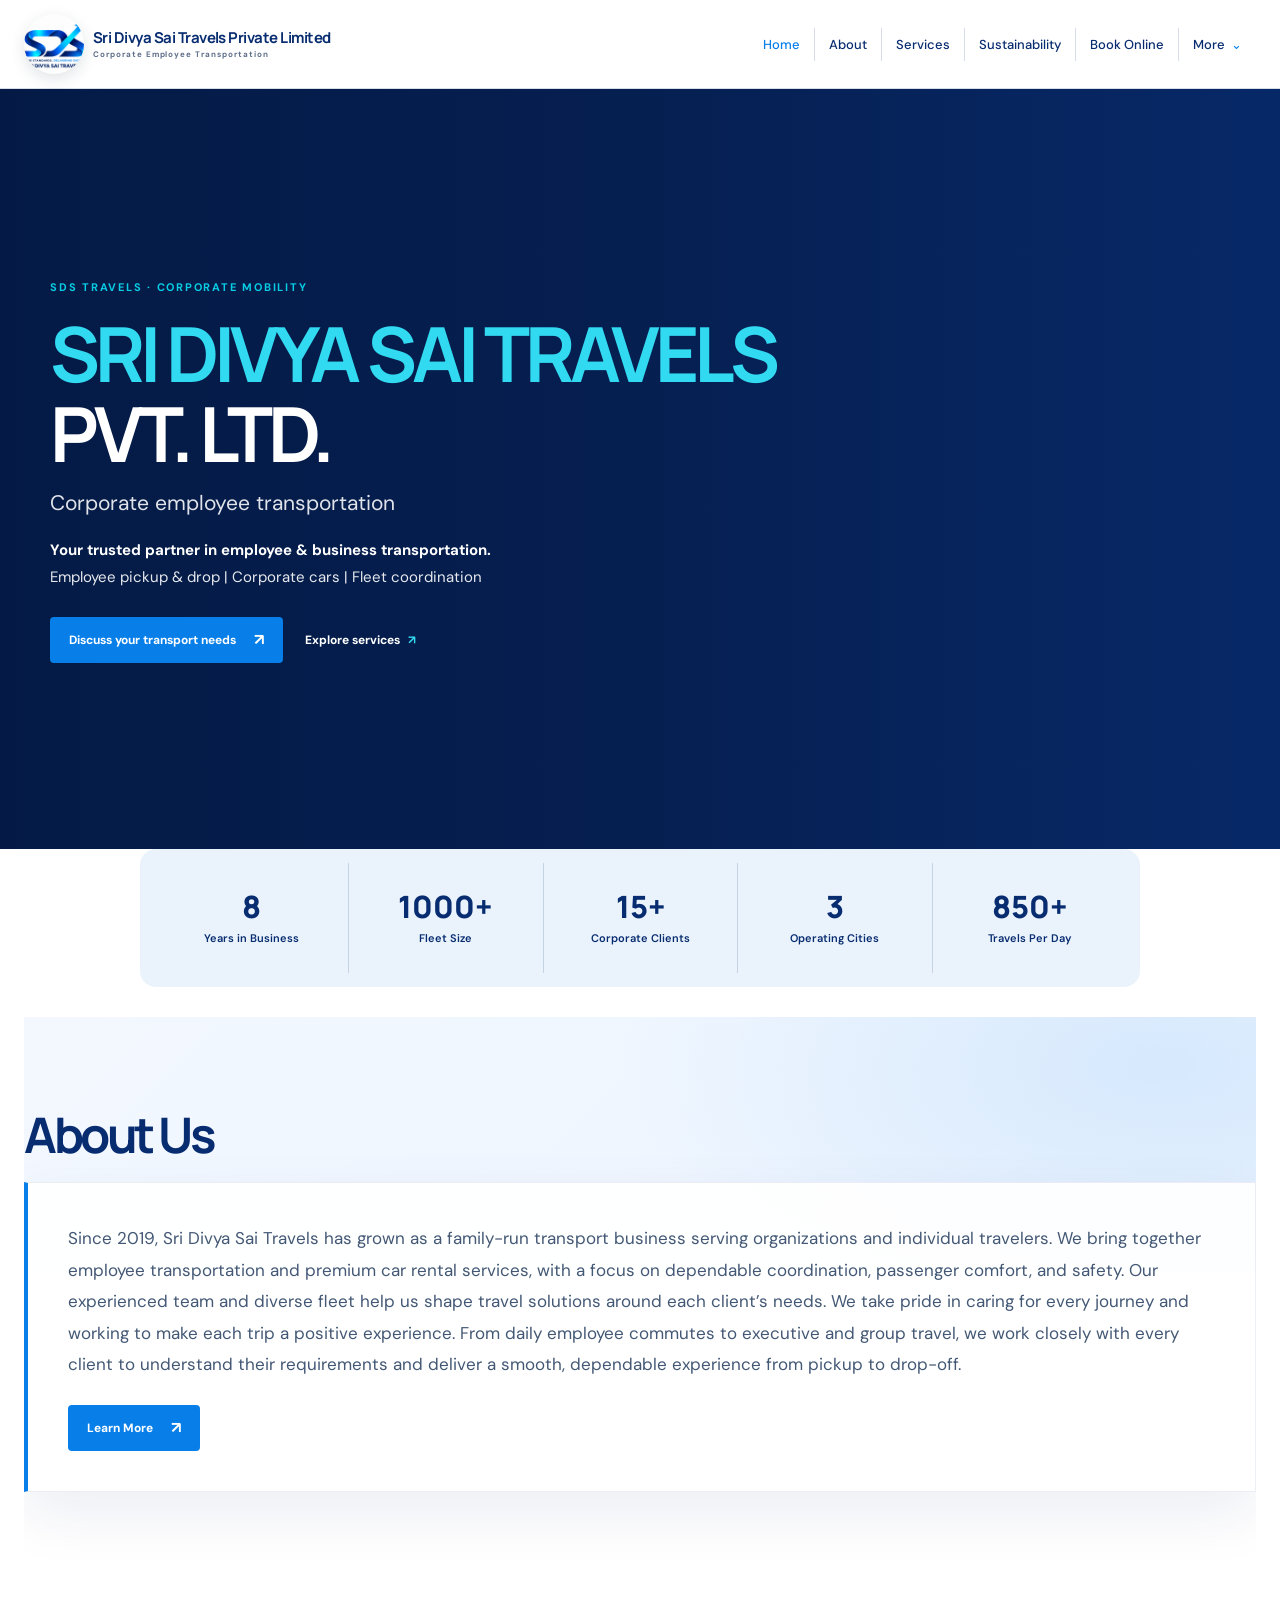
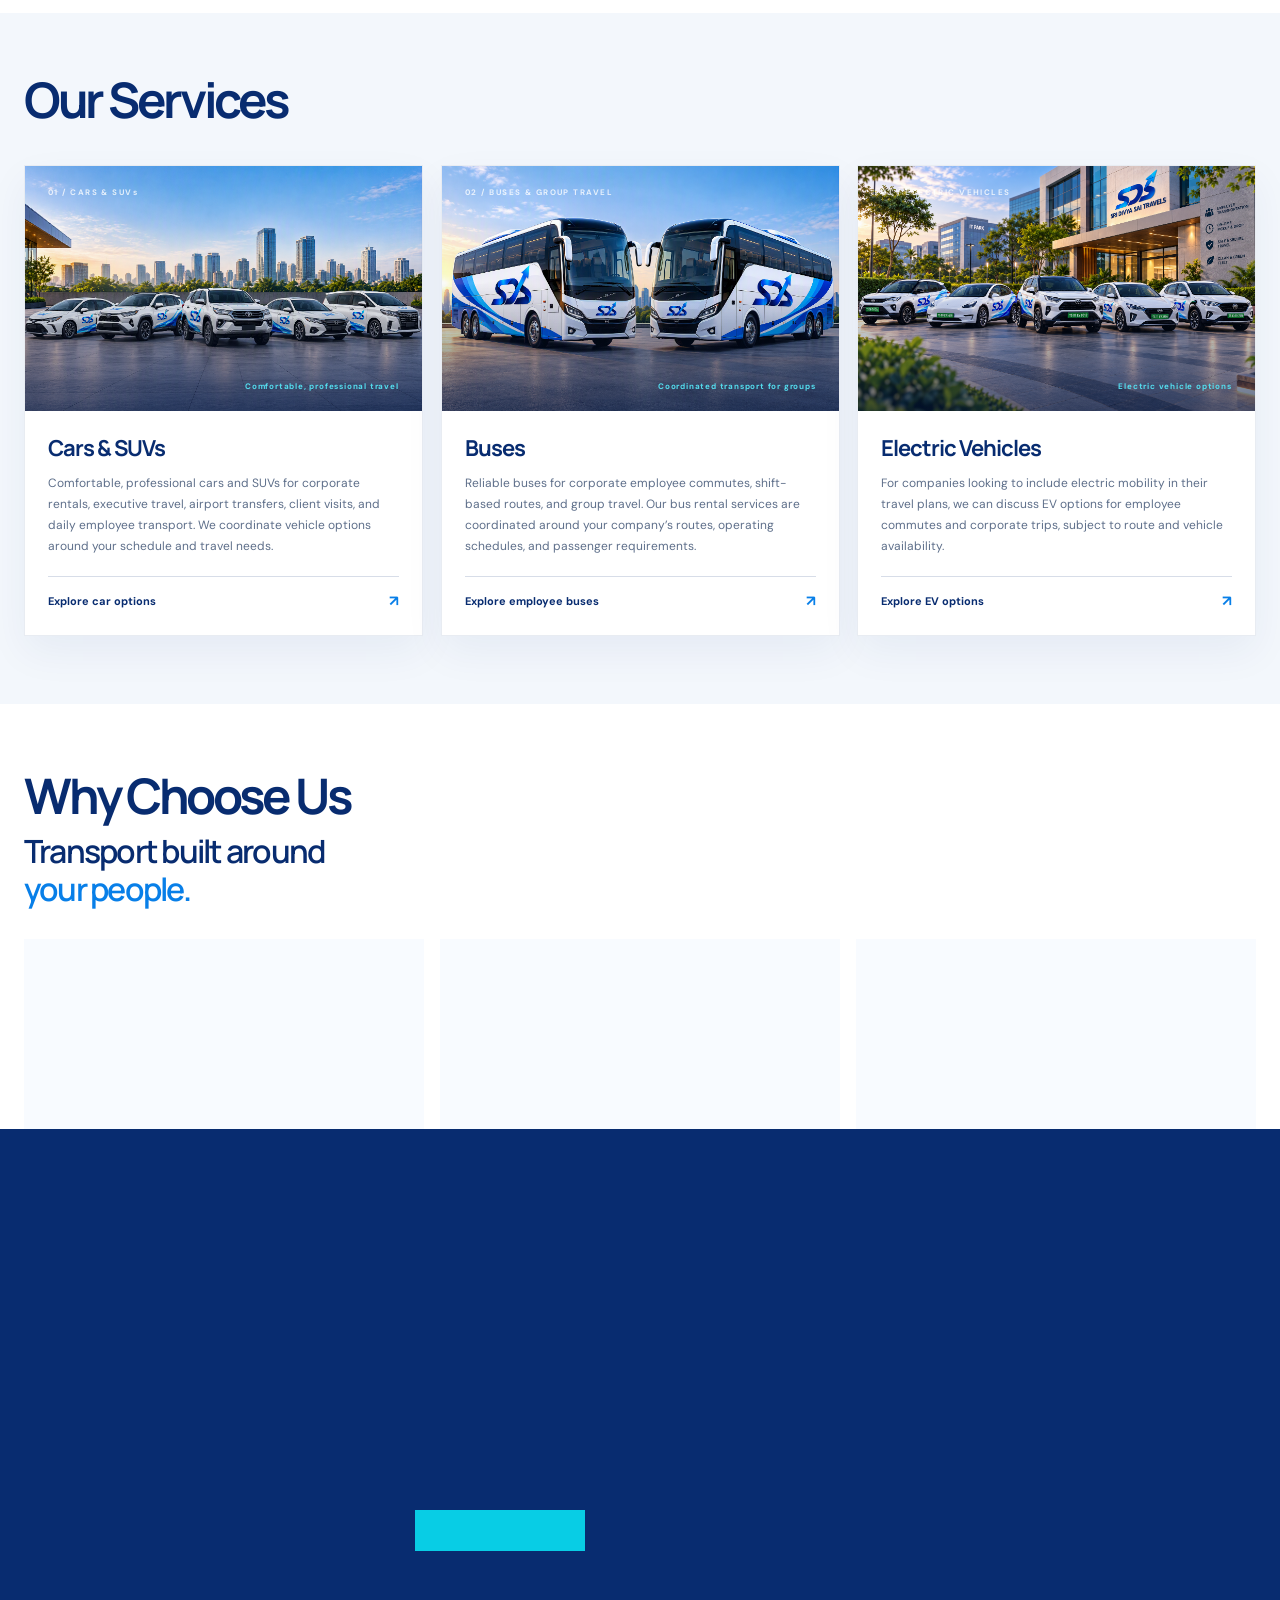
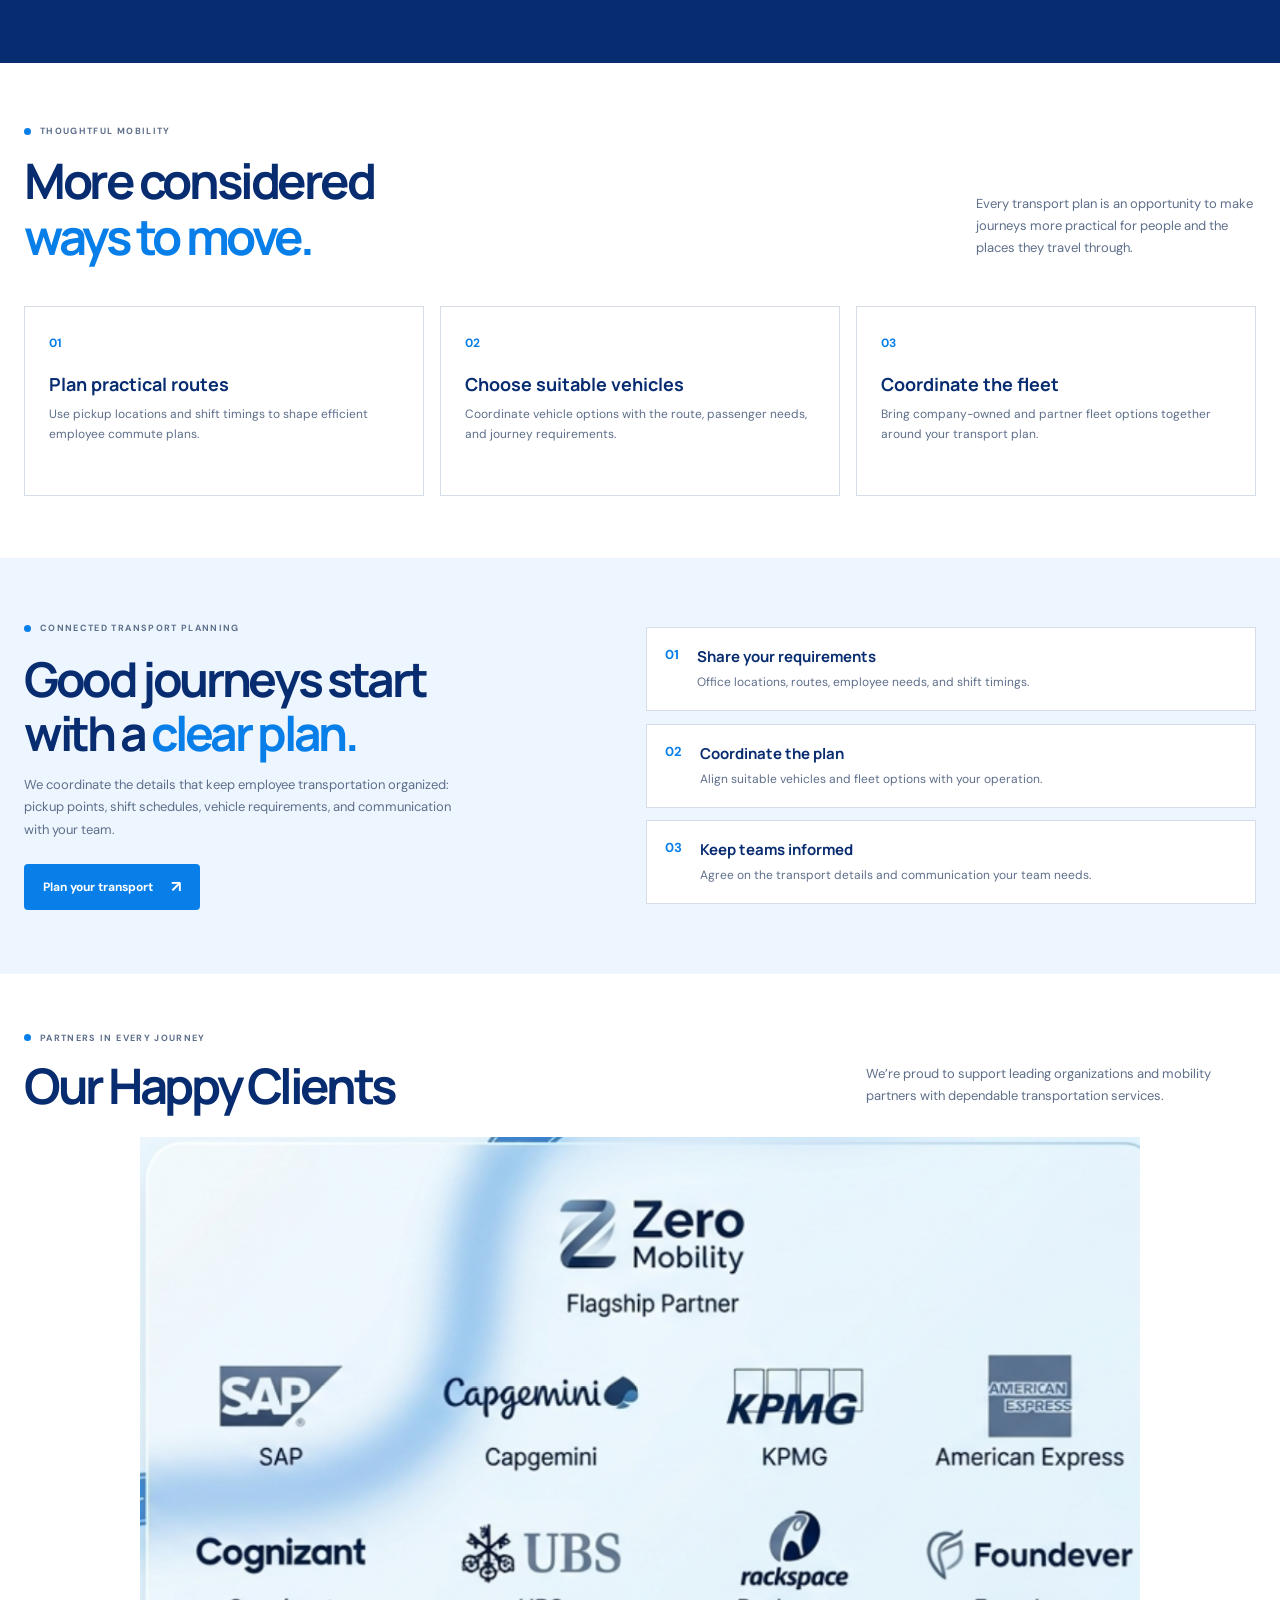
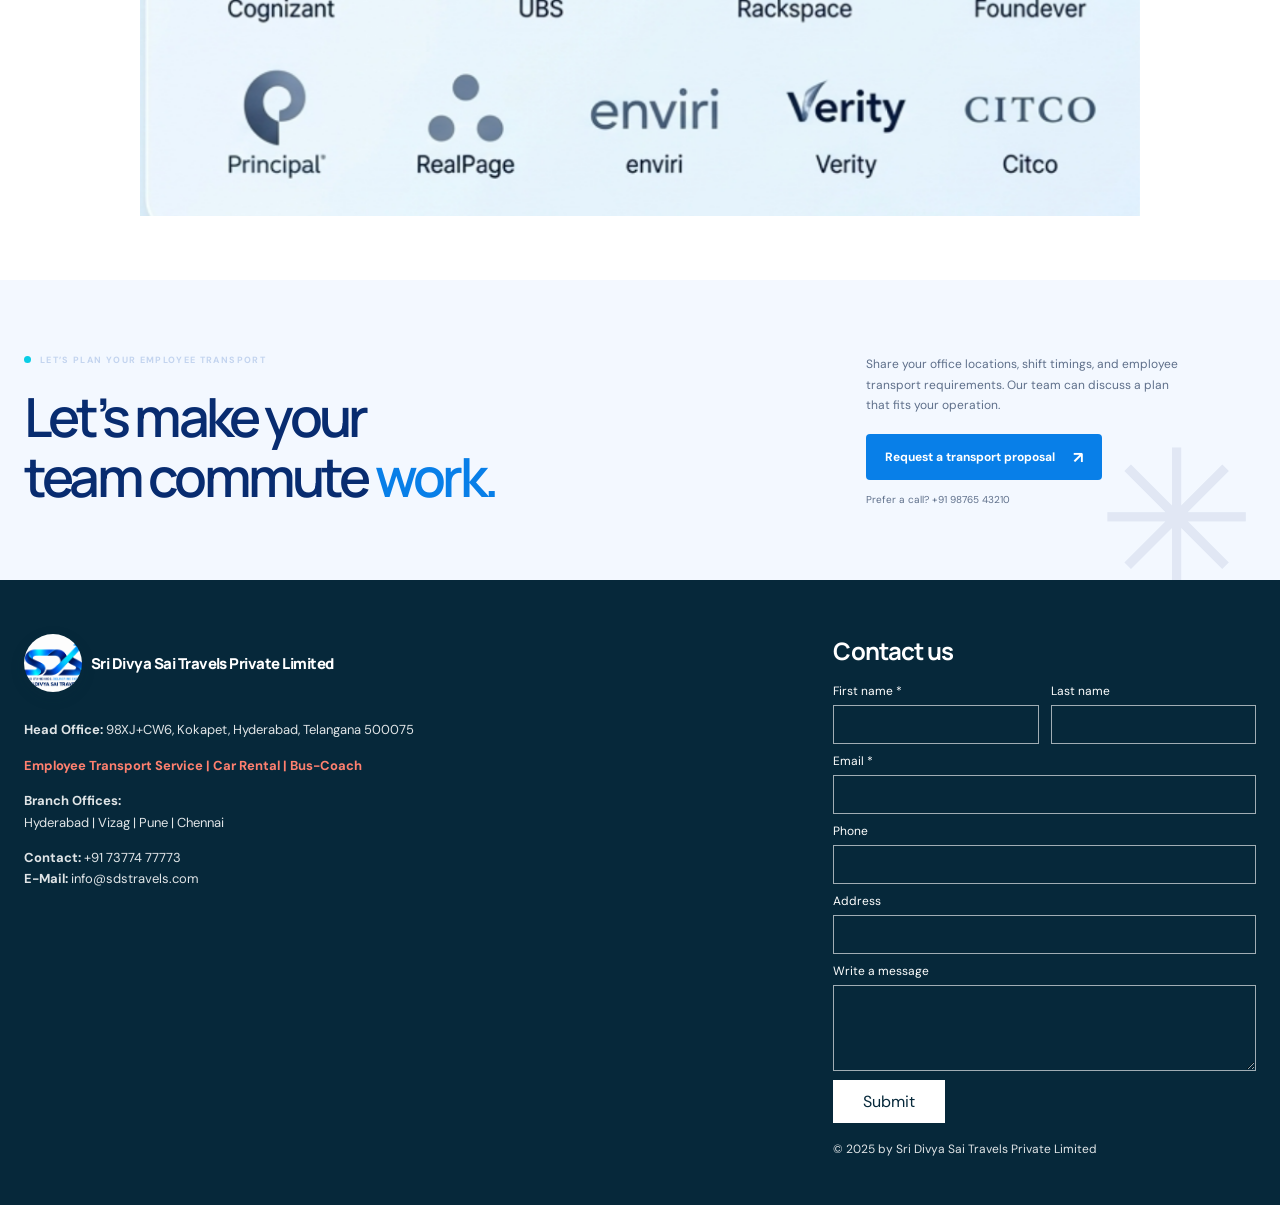
==== commit 9fa99bcb: "Add homepage animations and polish contact flow Co-authored-by: Copilot <223556219+Copilot@users.nor" ====
--- a/index.html
+++ b/index.html
@@ -60,7 +60,7 @@
             <video class="hero-video" autoplay muted loop playsinline preload="metadata" poster="https://images.unsplash.com/photo-1758411898734-18560c61c505?auto=format&amp;fit=crop&amp;w=1800&amp;q=85" aria-hidden="true" tabindex="-1">
                 <source src="assets/SDS Video.mp4" type="video/mp4">
             </video>
-            <div class="hero-copy">
+            <div class="hero-copy" data-home-reveal="left">
                 <div class="hero-content">
                     <span class="hero-kicker">SDS TRAVELS · CORPORATE MOBILITY</span>
                     <h1><em>SRI DIVYA SAI TRAVELS</em><br>PVT. LTD.</h1>
@@ -79,20 +79,20 @@
 
         <section class="trust-bar" aria-label="SDS Travels at a glance">
             <div class="container trust-inner">
-                <article class="trust-item"><strong>8</strong><small>Years in Business</small></article>
-                <article class="trust-item"><strong>1000+</strong><small>Fleet Size</small></article>
-                <article class="trust-item"><strong>15+</strong><small>Corporate Clients</small></article>
-                <article class="trust-item"><strong>3</strong><small>Operating Cities</small></article>
-                <article class="trust-item"><strong>850+</strong><small>Travels Per Day</small></article>
+                <article class="trust-item" data-home-reveal="pop"><strong>8</strong><small>Years in Business</small></article>
+                <article class="trust-item" data-home-reveal="pop"><strong>1000+</strong><small>Fleet Size</small></article>
+                <article class="trust-item" data-home-reveal="pop"><strong>15+</strong><small>Corporate Clients</small></article>
+                <article class="trust-item" data-home-reveal="pop"><strong>3</strong><small>Operating Cities</small></article>
+                <article class="trust-item" data-home-reveal="pop"><strong>850+</strong><small>Travels Per Day</small></article>
             </div>
         </section>
 
         <section class="section container" id="about">
             <div class="section-heading about-home-heading">
-                <div data-about-reveal>
+                <div data-home-reveal="left">
                     <h2>About Us</h2>
                 </div>
-                <div class="section-intro" data-about-reveal>
+                <div class="section-intro" data-home-reveal="right">
                     <p>Since 2019, Sri Divya Sai Travels has grown as a family-run transport business serving organizations and individual travelers. We bring together employee transportation and premium car rental services, with a focus on dependable coordination, passenger comfort, and safety. Our experienced team and diverse fleet help us shape travel solutions around each client’s needs. We take pride in caring for every journey and working to make each trip a positive experience. From daily employee commutes to executive and group travel, we work closely with every client to understand their requirements and deliver a smooth, dependable experience from pickup to drop-off.</p>
                     <a class="button button-coral" href="about.html">Learn More <span aria-hidden="true">↗</span></a>
                 </div>
@@ -101,13 +101,13 @@
 
         <section class="fleet-showcase" id="services">
             <div class="container">
-                <div class="fleet-showcase-heading">
+                <div class="fleet-showcase-heading" data-home-reveal="left">
                     <div>
                         <h2>Our Services</h2>
                     </div>
                 </div>
                 <div class="fleet-showcase-grid">
-                    <article class="fleet-showcase-card fleet-showcase-cars">
+                    <article class="fleet-showcase-card fleet-showcase-cars" data-home-reveal="card">
                         <div class="fleet-art">
                             <img src="assets/SDS Cars.png" alt="SDS-branded cars and SUVs for employee and executive travel">
                             <span class="fleet-art-label">01 / CARS &amp; SUVs</span>
@@ -119,7 +119,7 @@
                             <a href="services.html#sedans-suvs">Explore car options <span aria-hidden="true">↗</span></a>
                         </div>
                     </article>
-                    <article class="fleet-showcase-card fleet-showcase-buses">
+                    <article class="fleet-showcase-card fleet-showcase-buses" data-home-reveal="card">
                         <div class="fleet-art">
                             <img src="assets/SDS Buses.png" alt="SDS-branded buses for employee commutes and group travel">
                             <span class="fleet-art-label">02 / BUSES &amp; GROUP TRAVEL</span>
@@ -131,7 +131,7 @@
                             <a href="services.html#employee-buses">Explore employee buses <span aria-hidden="true">↗</span></a>
                         </div>
                     </article>
-                    <article class="fleet-showcase-card fleet-showcase-ev">
+                    <article class="fleet-showcase-card fleet-showcase-ev" data-home-reveal="card">
                         <div class="fleet-art">
                             <img src="assets/SDS Fleet EV.png" alt="SDS-branded electric cars available for corporate employee travel">
                             <span class="fleet-art-label">03 / ELECTRIC VEHICLES</span>
@@ -149,24 +149,24 @@
 
         <section class="why-choose-section" aria-labelledby="why-choose-title">
             <div class="container">
-                <div class="why-choose-heading">
+                <div class="why-choose-heading" data-home-reveal="left">
                     <div class="why-choose-intro">
                         <h2 class="why-choose-title" id="why-choose-title">Why Choose Us</h2>
                         <h3>Transport built around<br><em>your people.</em></h3>
                     </div>
                 </div>
                 <div class="why-choose-grid">
-                    <article class="why-choose-card">
+                    <article class="why-choose-card" data-home-reveal="card">
                         <span class="why-choose-number">01</span>
                         <h3>Planned around your operation</h3>
                         <p>Coordinate pickup points, shift timings, and routes around the way your teams work.</p>
                     </article>
-                    <article class="why-choose-card">
+                    <article class="why-choose-card" data-home-reveal="card">
                         <span class="why-choose-number">02</span>
                         <h3>Vehicle options for each journey</h3>
                         <p>Choose from cars, SUVs, buses, and available EV options for business and group travel.</p>
                     </article>
-                    <article class="why-choose-card">
+                    <article class="why-choose-card" data-home-reveal="card">
                         <span class="why-choose-number">03</span>
                         <h3>People-first travel</h3>
                         <p>We focus on dependable coordination, passenger comfort, and care throughout the commute.</p>
@@ -176,11 +176,11 @@
 
             <section class="about-section">
                 <div class="container about-grid">
-                    <div class="about-image">
+                    <div class="about-image" data-home-reveal="image">
                         <img src="https://images.unsplash.com/photo-1521737711867-e3b97375f902?auto=format&fit=crop&w=1100&q=85" alt="Colleagues working together in a modern office">
                         <div class="image-label">YOUR PEOPLE COME FIRST <span aria-hidden="true">✳</span></div>
                     </div>
-                    <div class="about-copy">
+                    <div class="about-copy" data-home-reveal="right">
                         <div class="eyebrow eyebrow-light"><span></span> A PARTNER FOR YOUR PEOPLE</div>
                         <h2>Make the commute<br>one less thing<br><em>your team worries about.</em></h2>
                         <p>Employee transportation is part of the workday experience. SDS Travels works with corporate teams to coordinate dependable pickups, suitable vehicles, and transport that fits the way your business operates.</p>
@@ -191,7 +191,7 @@
             </section>
 
             <section class="section container sustainability-section" id="sustainability">
-                <div class="section-heading">
+                <div class="section-heading" data-home-reveal="left">
                     <div>
                         <div class="eyebrow"><span></span> THOUGHTFUL MOBILITY</div>
                         <h2>More considered<br><em>ways to move.</em></h2>
@@ -199,17 +199,17 @@
                     <p>Every transport plan is an opportunity to make journeys more practical for people and the places they travel through.</p>
                 </div>
                 <div class="mobility-grid">
-                    <article class="mobility-card">
+                    <article class="mobility-card" data-home-reveal="card">
                         <span class="mobility-number">01</span>
                         <h3>Plan practical routes</h3>
                         <p>Use pickup locations and shift timings to shape efficient employee commute plans.</p>
                     </article>
-                    <article class="mobility-card">
+                    <article class="mobility-card" data-home-reveal="card">
                         <span class="mobility-number">02</span>
                         <h3>Choose suitable vehicles</h3>
                         <p>Coordinate vehicle options with the route, passenger needs, and journey requirements.</p>
                     </article>
-                    <article class="mobility-card">
+                    <article class="mobility-card" data-home-reveal="card">
                         <span class="mobility-number">03</span>
                         <h3>Coordinate the fleet</h3>
                         <p>Bring company-owned and partner fleet options together around your transport plan.</p>
@@ -219,16 +219,16 @@
 
             <section class="technology-section" id="technology">
                 <div class="container technology-inner">
-                    <div class="technology-copy">
+                    <div class="technology-copy" data-home-reveal="left">
                         <div class="eyebrow"><span></span> CONNECTED TRANSPORT PLANNING</div>
                         <h2>Good journeys start<br>with a <em>clear plan.</em></h2>
                         <p>We coordinate the details that keep employee transportation organized: pickup points, shift schedules, vehicle requirements, and communication with your team.</p>
                         <a class="button button-coral" href="#contact">Plan your transport <span aria-hidden="true">↗</span></a>
                     </div>
                     <div class="technology-steps" aria-label="Transport planning steps">
-                        <article><span>01</span><div><h3>Share your requirements</h3><p>Office locations, routes, employee needs, and shift timings.</p></div></article>
-                        <article><span>02</span><div><h3>Coordinate the plan</h3><p>Align suitable vehicles and fleet options with your operation.</p></div></article>
-                        <article><span>03</span><div><h3>Keep teams informed</h3><p>Agree on the transport details and communication your team needs.</p></div></article>
+                        <article data-home-reveal="card"><span>01</span><div><h3>Share your requirements</h3><p>Office locations, routes, employee needs, and shift timings.</p></div></article>
+                        <article data-home-reveal="card"><span>02</span><div><h3>Coordinate the plan</h3><p>Align suitable vehicles and fleet options with your operation.</p></div></article>
+                        <article data-home-reveal="card"><span>03</span><div><h3>Keep teams informed</h3><p>Agree on the transport details and communication your team needs.</p></div></article>
                     </div>
                 </div>
             </section>
@@ -236,7 +236,7 @@
 
         <section class="happy-clients-section" aria-labelledby="happy-clients-title">
             <div class="container">
-                <div class="happy-clients-heading">
+                <div class="happy-clients-heading" data-home-reveal="left">
                     <div>
                         <div class="eyebrow"><span></span> PARTNERS IN EVERY JOURNEY</div>
                         <h2 id="happy-clients-title">Our Happy Clients</h2>
@@ -245,6 +245,7 @@
                 </div>
                 <img
                     class="happy-clients-image"
+                    data-home-reveal="zoom"
                     src="assets/happy-clients.png"
                     alt="Zero Mobility, flagship partner, and client logos for SAP, Capgemini, KPMG, American Express, Cognizant, UBS, Rackspace, Foundever, Principal, RealPage, Enviri, Verity, and Citco."
                     width="1022"
@@ -255,11 +256,11 @@
 
         <section class="contact-section" id="contact">
             <div class="container contact-inner">
-                <div>
+                <div data-home-reveal="left">
                     <div class="eyebrow eyebrow-light"><span></span> LET’S PLAN YOUR EMPLOYEE TRANSPORT</div>
                     <h2>Let’s make your<br>team commute <em>work.</em></h2>
                 </div>
-                <div class="contact-cta">
+                <div class="contact-cta" data-home-reveal="right">
                     <p>Share your office locations, shift timings, and employee transport requirements. Our team can discuss a plan that fits your operation.</p>
                     <a class="button button-yellow" href="mailto:info@sdstravels.com?subject=Corporate%20employee%20transport">Request a transport proposal <span aria-hidden="true">↗</span></a>
                     <a class="contact-phone" href="tel:+919876543210">Prefer a call? +91 98765 43210</a>
@@ -271,13 +272,13 @@
 
     <footer class="site-footer">
         <div class="container footer-layout">
-            <div class="footer-details">
+            <div class="footer-details" data-home-reveal="left">
                 <div class="brand footer-brand">
                     <button class="brand-logo-link" type="button" aria-label="View the full-size SDS Travels logo">
                         <img class="brand-logo" src="assets/sds-logo-new.png" alt="Sri Divya Sai Travels Pvt Ltd logo">
                     </button>
                     <a class="brand-name" href="#home" aria-label="SDS Travels home">
-                        <span class="brand-title">Sri Divya Travels PVT. LTD.</span>
+                        <span class="brand-title">Sri Divya Sai Travels Private Limited</span>
                     </a>
                 </div>
                 <address class="footer-address">
@@ -288,7 +289,7 @@
                         <strong>E-Mail:</strong> <a href="mailto:info@sdstravels.com">info@sdstravels.com</a></p>
                 </address>
             </div>
-            <div class="footer-contact">
+            <div class="footer-contact" data-home-reveal="right">
                 <h2>Contact us</h2>
                 <form>
                     <div class="footer-form-row">
@@ -330,23 +331,23 @@
 
         logoPreview.addEventListener("click", () => logoPreview.close());
 
-        const aboutRevealTargets = document.querySelectorAll("#about [data-about-reveal]");
-        const revealAboutTarget = (target) => target.classList.add("is-revealed");
+        const homeRevealTargets = document.querySelectorAll("[data-home-reveal]");
+        const revealHomeTarget = (target) => target.classList.add("is-revealed");
         const reducedMotion = window.matchMedia("(prefers-reduced-motion: reduce)");
 
         if (reducedMotion.matches || !("IntersectionObserver" in window)) {
-            aboutRevealTargets.forEach(revealAboutTarget);
+            homeRevealTargets.forEach(revealHomeTarget);
         } else {
-            const aboutRevealObserver = new IntersectionObserver((entries, observer) => {
+            const homeRevealObserver = new IntersectionObserver((entries, observer) => {
                 entries.forEach((entry) => {
                     if (entry.isIntersecting) {
-                        revealAboutTarget(entry.target);
+                        revealHomeTarget(entry.target);
                         observer.unobserve(entry.target);
                     }
                 });
-            }, { threshold: 0.15, rootMargin: "0px 0px -6% 0px" });
-
-            aboutRevealTargets.forEach((target) => aboutRevealObserver.observe(target));
+            }, { threshold: 0.08, rootMargin: "0px 0px -5% 0px" });
+
+            homeRevealTargets.forEach((target) => homeRevealObserver.observe(target));
         }
     </script>
     <script src="contact-whatsapp.js"></script>
--- a/style.css
+++ b/style.css
@@ -590,18 +590,6 @@
     margin-top: 2px;
 }
 
-.js #about [data-about-reveal] {
-    opacity: 0;
-}
-
-#about [data-about-reveal].is-revealed {
-    animation: about-section-enter 850ms cubic-bezier(0.2, 0.7, 0.2, 1) both;
-}
-
-#about .section-intro.is-revealed {
-    animation-delay: 150ms;
-}
-
 .service-grid {
     display: grid;
     grid-template-columns: repeat(3, 1fr);
@@ -876,7 +864,9 @@
 }
 
 .footer-brand .brand-title {
+    color: #fff;
     font-size: 15px;
+    font-weight: 800;
 }
 
 .footer-address {
@@ -3616,6 +3606,98 @@
     }
 }
 
+@keyframes home-slide-right {
+    from {
+        opacity: 0;
+        transform: translateX(34px);
+        filter: blur(3px);
+    }
+
+    to {
+        opacity: 1;
+        transform: translateX(0);
+        filter: blur(0);
+    }
+}
+
+@keyframes home-pop-enter {
+    from {
+        opacity: 0;
+        transform: translateY(18px) scale(0.94);
+    }
+
+    to {
+        opacity: 1;
+        transform: translateY(0) scale(1);
+    }
+}
+
+@keyframes home-image-zoom {
+    from {
+        opacity: 0;
+        clip-path: inset(8% 5% 8% 5% round 18px);
+        transform: scale(0.96);
+    }
+
+    to {
+        opacity: 1;
+        clip-path: inset(0);
+        transform: scale(1);
+    }
+}
+
+.js [data-home-reveal] {
+    opacity: 0;
+}
+
+.js [data-home-reveal="left"].is-revealed {
+    animation: about-heading-enter 850ms cubic-bezier(0.2, 0.7, 0.2, 1) both;
+}
+
+.js [data-home-reveal="right"].is-revealed {
+    animation: home-slide-right 850ms cubic-bezier(0.2, 0.7, 0.2, 1) both;
+}
+
+.js [data-home-reveal="card"].is-revealed {
+    animation: about-card-enter 800ms cubic-bezier(0.2, 0.7, 0.2, 1) both;
+}
+
+.js [data-home-reveal="pop"].is-revealed {
+    animation: home-pop-enter 650ms cubic-bezier(0.2, 0.7, 0.2, 1) both;
+}
+
+.js [data-home-reveal="image"].is-revealed {
+    animation: about-image-enter 1000ms cubic-bezier(0.2, 0.7, 0.2, 1) both;
+}
+
+.js [data-home-reveal="zoom"].is-revealed {
+    animation: home-image-zoom 1050ms cubic-bezier(0.2, 0.7, 0.2, 1) both;
+}
+
+.js .trust-item:nth-child(2).is-revealed,
+.js .fleet-showcase-card:nth-child(2).is-revealed,
+.js .why-choose-card:nth-child(2).is-revealed,
+.js .mobility-card:nth-child(2).is-revealed,
+.js .technology-steps article:nth-child(2).is-revealed {
+    animation-delay: 120ms;
+}
+
+.js .trust-item:nth-child(3).is-revealed,
+.js .fleet-showcase-card:nth-child(3).is-revealed,
+.js .why-choose-card:nth-child(3).is-revealed,
+.js .mobility-card:nth-child(3).is-revealed,
+.js .technology-steps article:nth-child(3).is-revealed {
+    animation-delay: 240ms;
+}
+
+.js .trust-item:nth-child(4).is-revealed {
+    animation-delay: 360ms;
+}
+
+.js .trust-item:nth-child(5).is-revealed {
+    animation-delay: 480ms;
+}
+
 .about-hero-visual.is-revealed .about-hero-slide.is-active img,
 .fleet-showcase-card.is-revealed .fleet-art img,
 .leader-card.is-revealed .leader-photo img {
@@ -3680,12 +3762,12 @@
     .js .about-page .leadership-heading,
     .js .about-page .leader-card,
     .js .about-page .about-commitment-inner,
+    .js [data-home-reveal],
+    .js [data-home-reveal].is-revealed,
     .about-hero-slide img,
     .fleet-art img,
     .leader-photo img,
     .about-commitment-inner,
-    .js #about [data-about-reveal],
-    #about [data-about-reveal].is-revealed,
     [data-service-reveal].is-revealed,
     .services-hero-visual.is-revealed img,
     .service-detail-visual.is-revealed img {
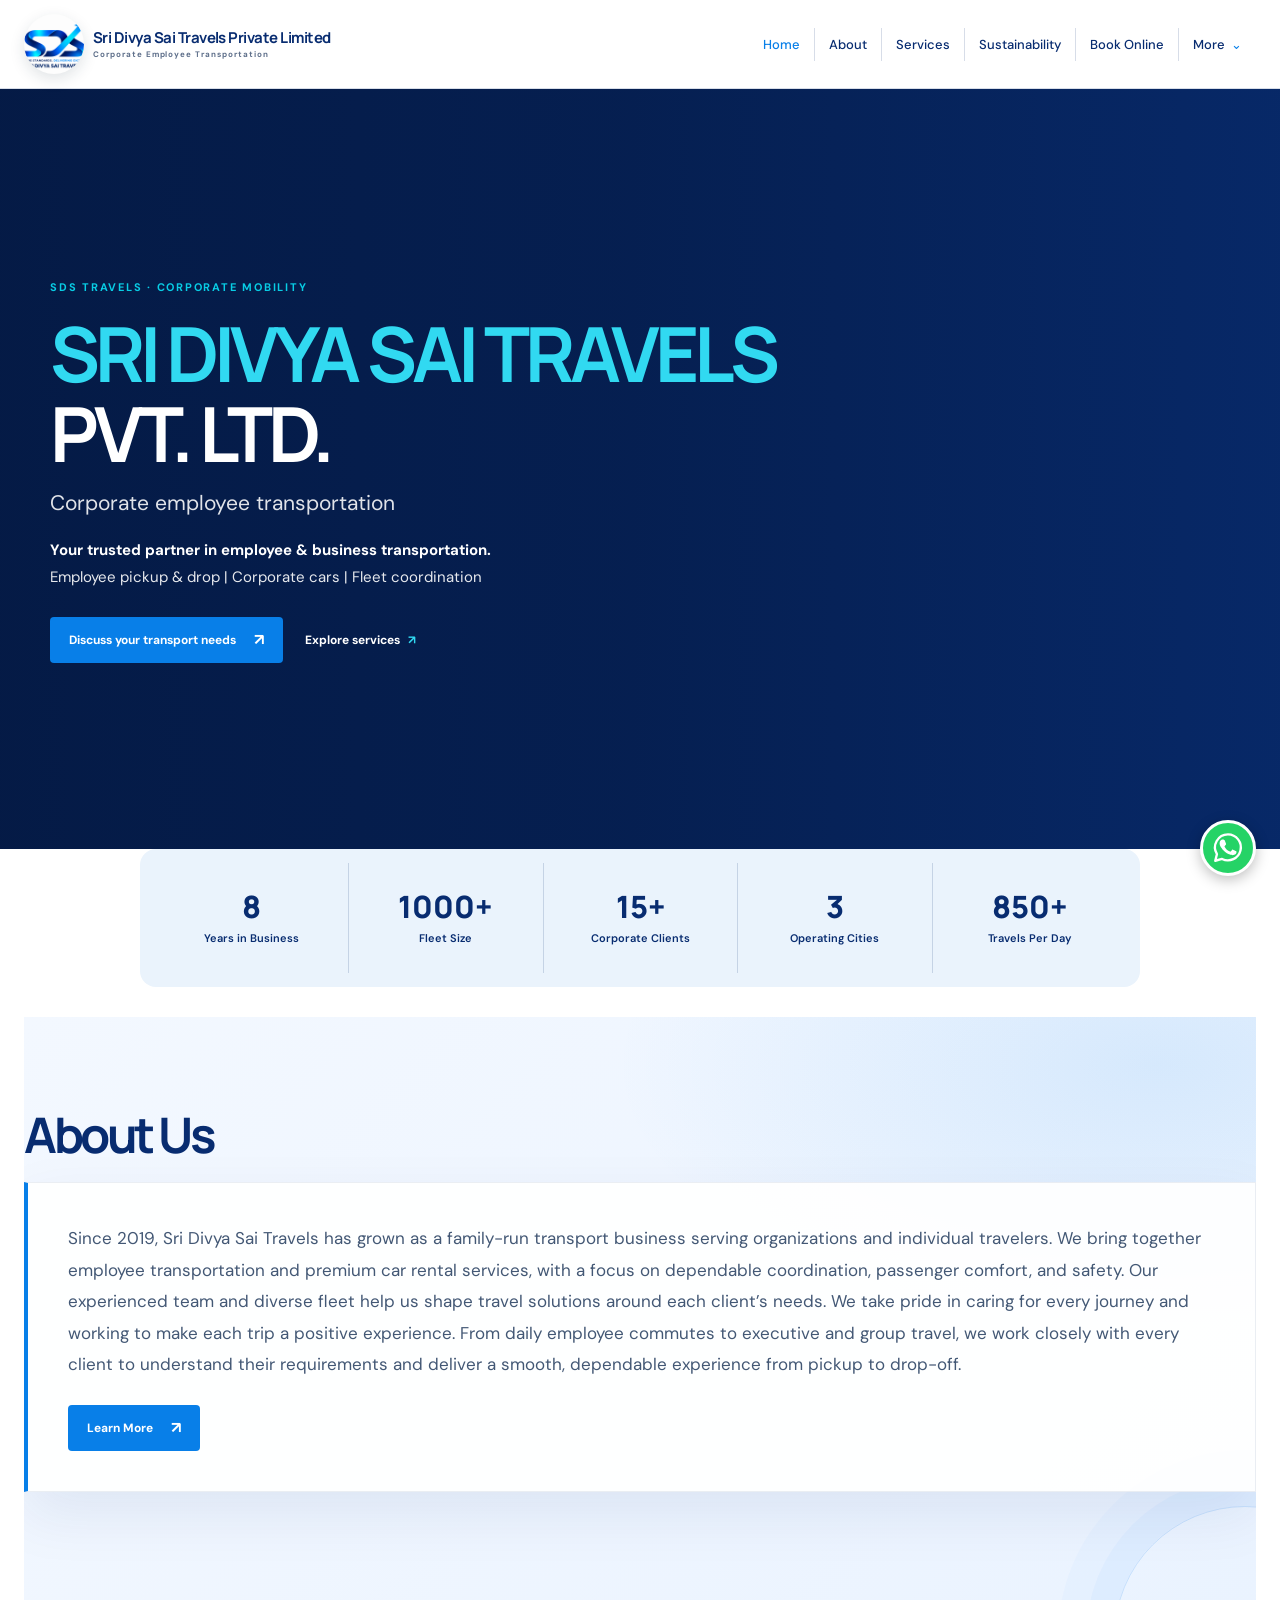
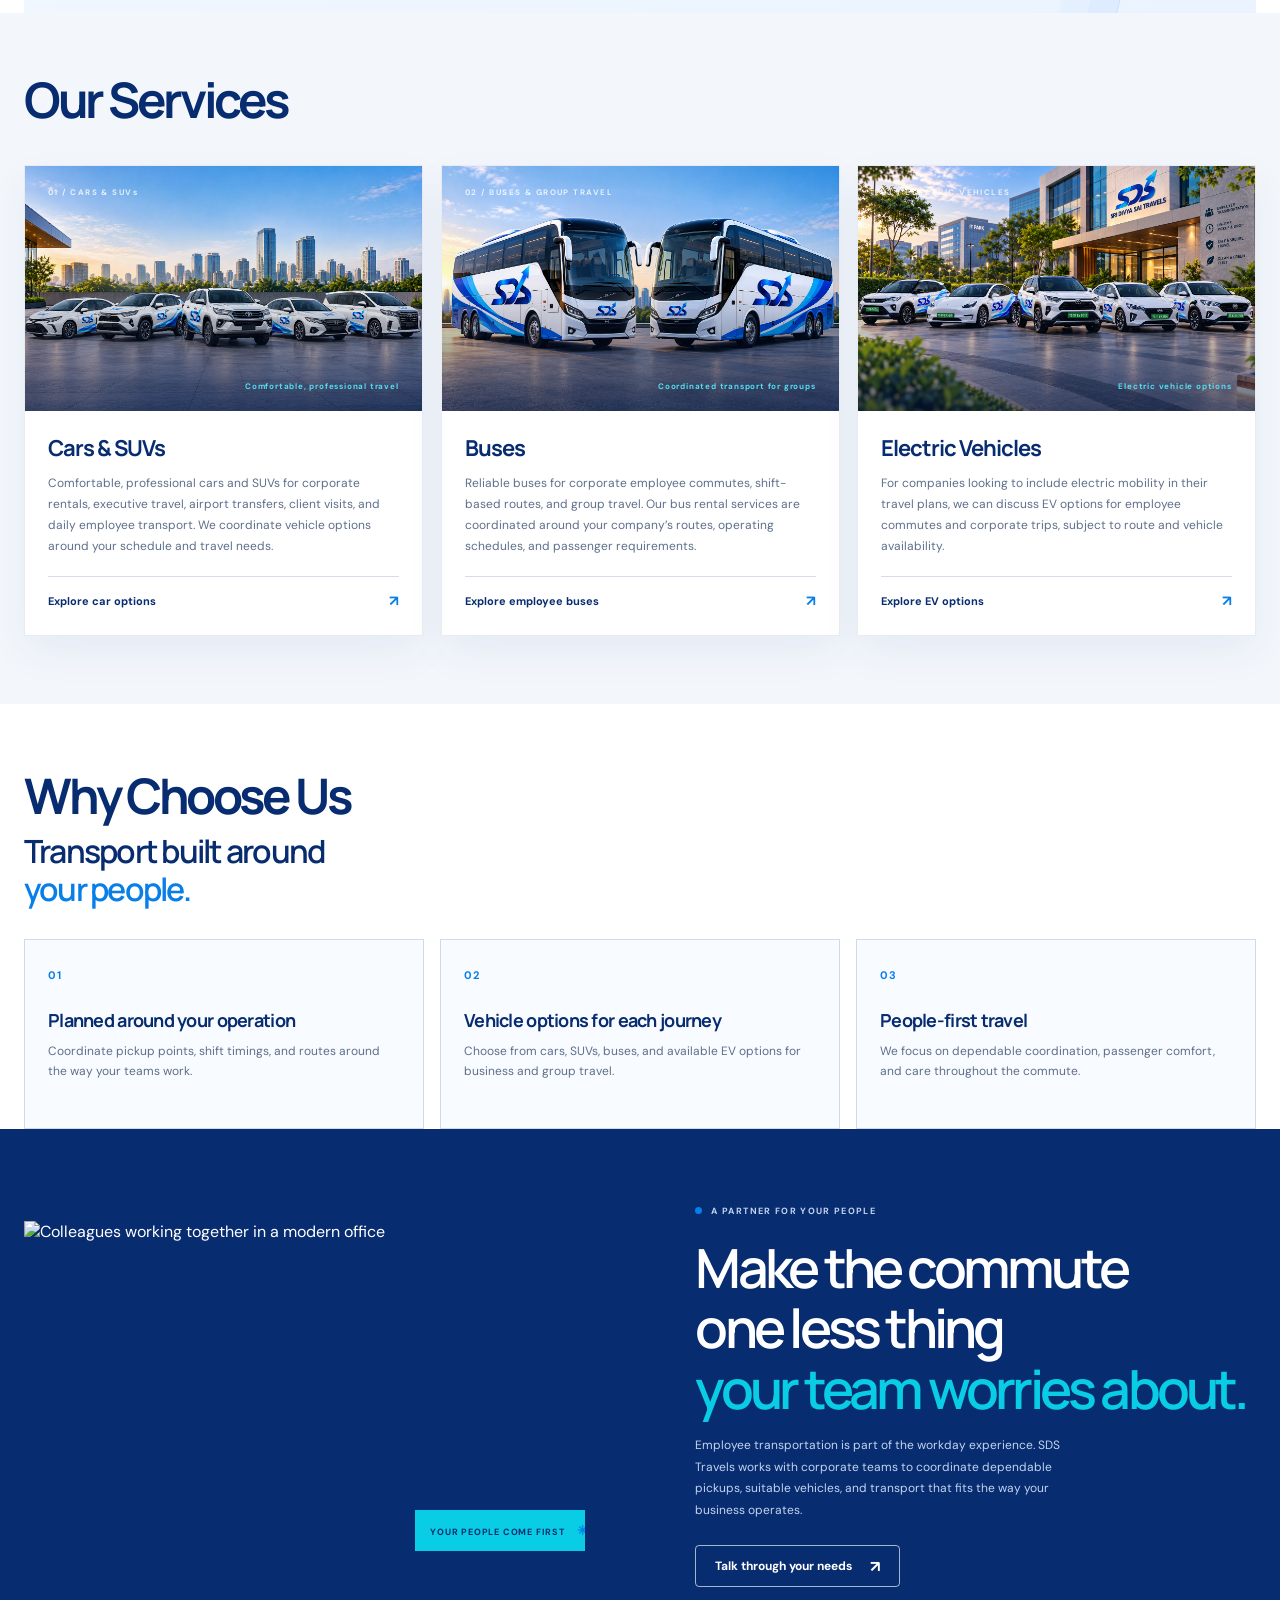
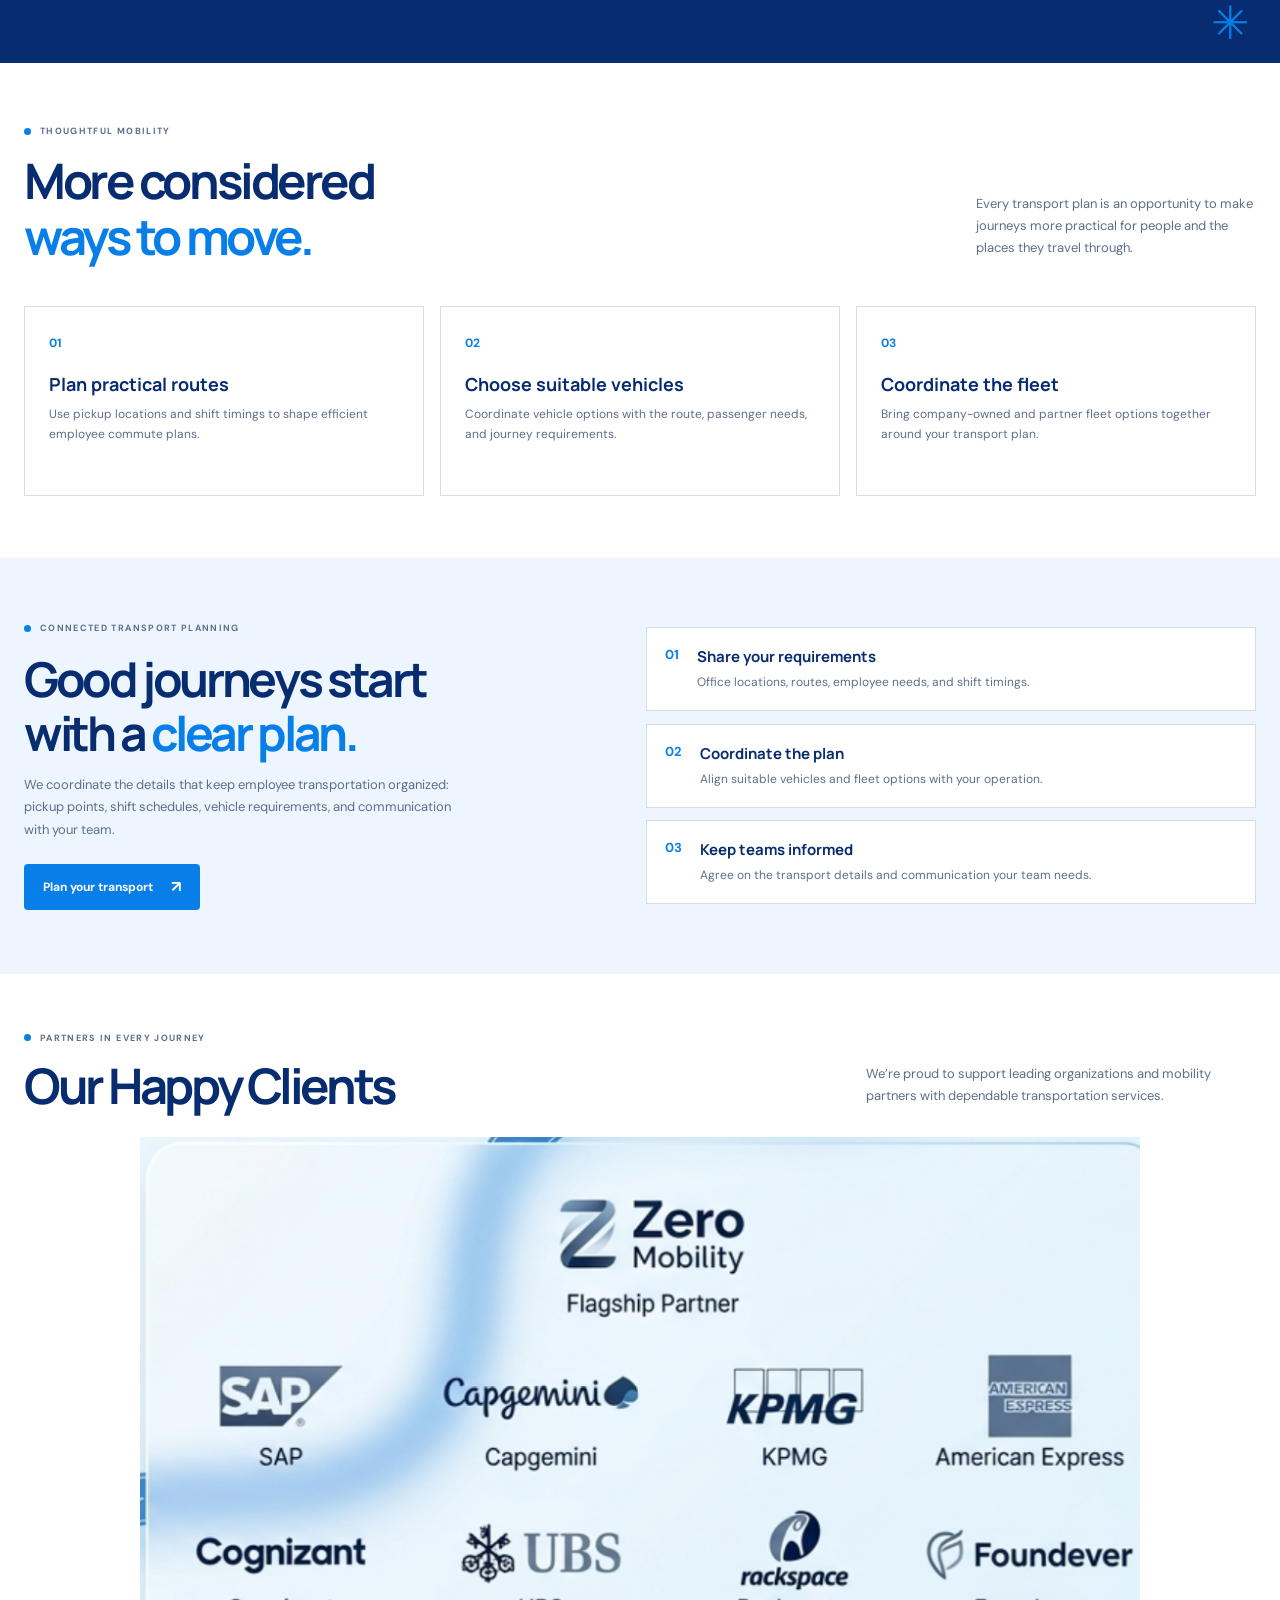
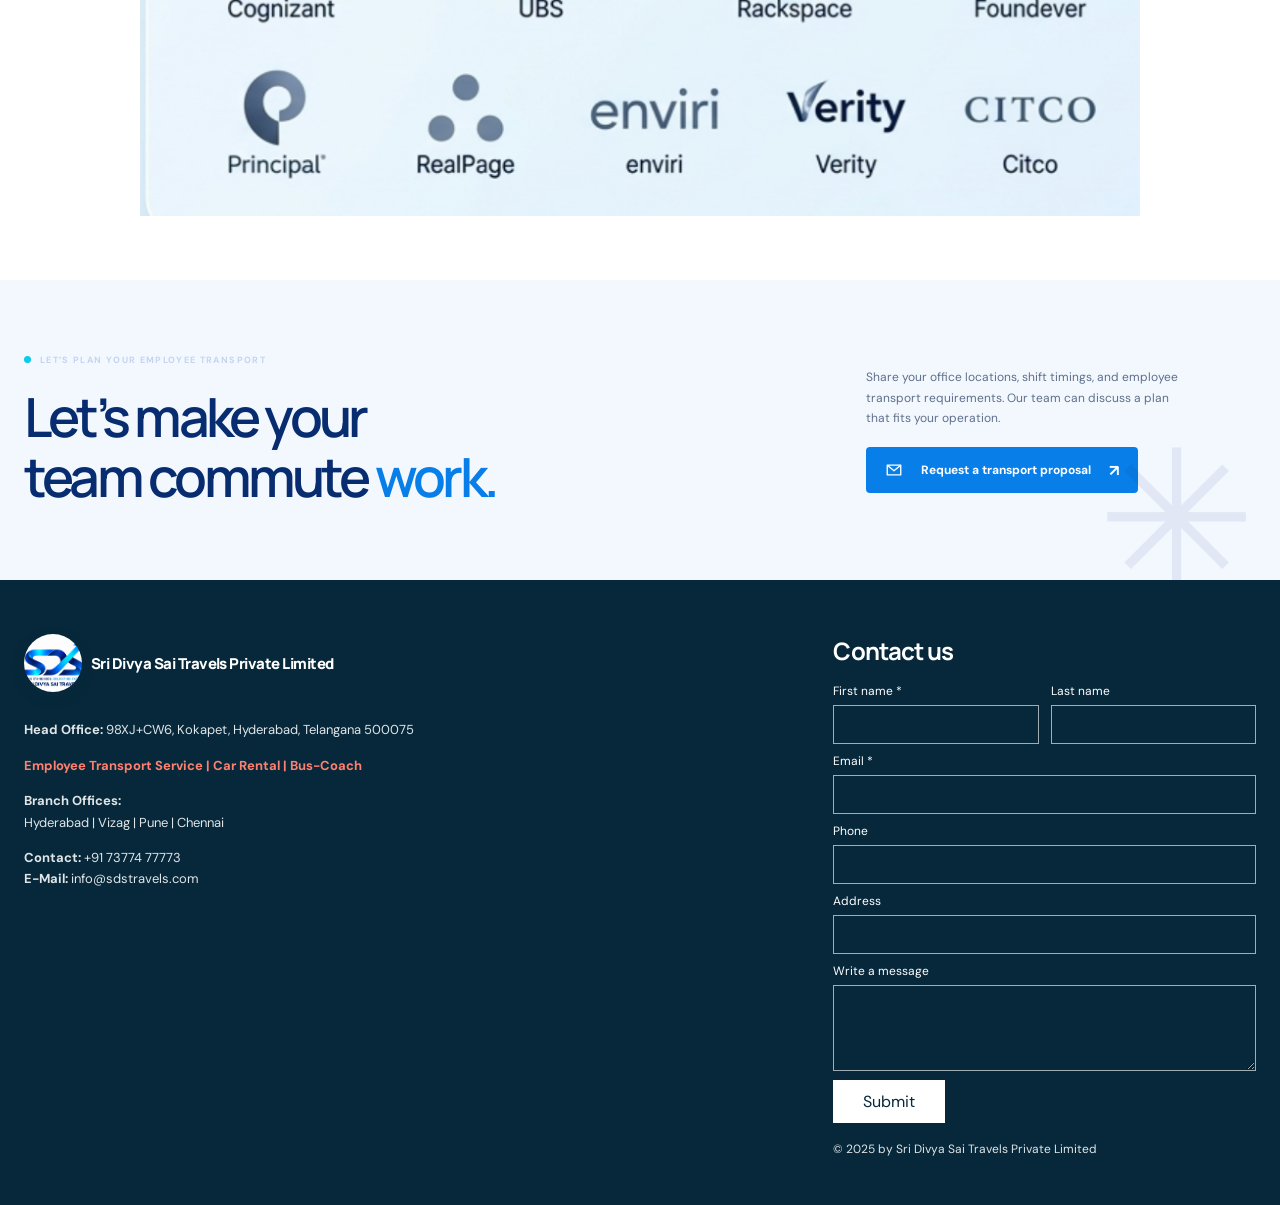
==== commit ccda3380: "Add fixed WhatsApp contact button Co-authored-by: Copilot <223556219+Copilot@users.noreply.github.co" ====
--- a/index.html
+++ b/index.html
@@ -262,13 +262,19 @@
                 </div>
                 <div class="contact-cta" data-home-reveal="right">
                     <p>Share your office locations, shift timings, and employee transport requirements. Our team can discuss a plan that fits your operation.</p>
-                    <a class="button button-yellow" href="mailto:info@sdstravels.com?subject=Corporate%20employee%20transport">Request a transport proposal <span aria-hidden="true">↗</span></a>
-                    <a class="contact-phone" href="tel:+919876543210">Prefer a call? +91 98765 43210</a>
+                    <a class="button button-yellow" href="mailto:info@sdstravels.com?subject=Corporate%20employee%20transport">
+                        <svg class="button-icon" viewBox="0 0 24 24" aria-hidden="true"><path d="M3 5.5h18v13H3z" /><path d="m3.5 6 8.5 7 8.5-7" /></svg>
+                        Request a transport proposal <span aria-hidden="true">↗</span>
+                    </a>
                 </div>
                 <span class="contact-star" aria-hidden="true">✳</span>
             </div>
         </section>
     </main>
+
+    <a class="whatsapp-float" href="https://wa.me/917377477773?text=Hello%20SDS%20Travels%2C%20I%20would%20like%20to%20start%20a%20conversation%20about%20your%20transportation%20services." target="_blank" rel="noopener noreferrer" aria-label="Start a conversation with SDS Travels on WhatsApp">
+        <img src="assets/whatsapp-mark.svg" alt="">
+    </a>
 
     <footer class="site-footer">
         <div class="container footer-layout">
--- a/style.css
+++ b/style.css
@@ -179,14 +179,12 @@
 }
 
 .main-nav a,
-.text-link,
-.contact-phone {
+.text-link {
     transition: color 160ms ease;
 }
 
 .main-nav a:hover,
-.text-link:hover,
-.contact-phone:hover {
+.text-link:hover {
     color: var(--coral);
 }
 
@@ -209,6 +207,21 @@
 
 .button span {
     font-size: 16px;
+}
+
+.button-icon {
+    width: 18px;
+    height: 18px;
+    flex: 0 0 auto;
+    fill: none;
+    stroke: currentColor;
+    stroke-linecap: round;
+    stroke-linejoin: round;
+    stroke-width: 1.8;
+}
+
+.button-icon-whatsapp {
+    object-fit: contain;
 }
 
 .button-dark {
@@ -822,13 +835,6 @@
     background: #0668c8;
 }
 
-.contact-phone {
-    display: block;
-    margin-top: 13px;
-    color: var(--muted);
-    font-size: 10px;
-}
-
 .contact-star {
     position: absolute;
     right: 0;
@@ -836,6 +842,38 @@
     color: rgba(8, 44, 112, 0.08);
     font-size: 190px;
     line-height: 1;
+}
+
+.whatsapp-float {
+    width: 56px;
+    height: 56px;
+    position: fixed;
+    z-index: 20;
+    right: 24px;
+    bottom: 24px;
+    display: grid;
+    place-items: center;
+    border: 3px solid #fff;
+    border-radius: 50%;
+    background: #25d366;
+    box-shadow: 0 4px 14px rgba(0, 0, 0, 0.25);
+    transition: transform 180ms ease, background-color 180ms ease;
+}
+
+.whatsapp-float img {
+    width: 34px;
+    height: 34px;
+    display: block;
+}
+
+.whatsapp-float:hover {
+    transform: scale(1.08);
+    background: #1fbd5a;
+}
+
+.whatsapp-float:focus-visible {
+    outline: 3px solid var(--ink);
+    outline-offset: 3px;
 }
 
 .site-footer {
@@ -3017,7 +3055,7 @@
 }
 
 .sustainability-framework-visual {
-    aspect-ratio: 1.25;
+    aspect-ratio: 16 / 9;
     overflow: hidden;
     background: #eaf5fb;
 }
@@ -3026,8 +3064,8 @@
     width: 100%;
     height: 100%;
     display: block;
-    object-fit: cover;
-    object-position: center top;
+    object-fit: contain;
+    object-position: center;
 }
 
 .sustainability-framework-copy h2 {
@@ -3782,7 +3820,8 @@
     .sustainability-framework-visual img,
     .fleet-art img,
     .leader-photo img,
-    .sustainability-pillar {
+    .sustainability-pillar,
+    .whatsapp-float {
         transition: none;
     }
 
@@ -3792,7 +3831,8 @@
     .sustainability-pillar:hover,
     .sustainability-pillar:hover .sustainability-pillar-image img,
     .fleet-art:hover img,
-    .leader-photo:hover img {
+    .leader-photo:hover img,
+    .whatsapp-float:hover {
         transform: none;
     }
 }
@@ -3932,7 +3972,7 @@
     }
 
     .sustainability-framework-visual {
-        aspect-ratio: 1.15;
+        aspect-ratio: 16 / 9;
     }
 
     .sustainability-framework-copy h2 {
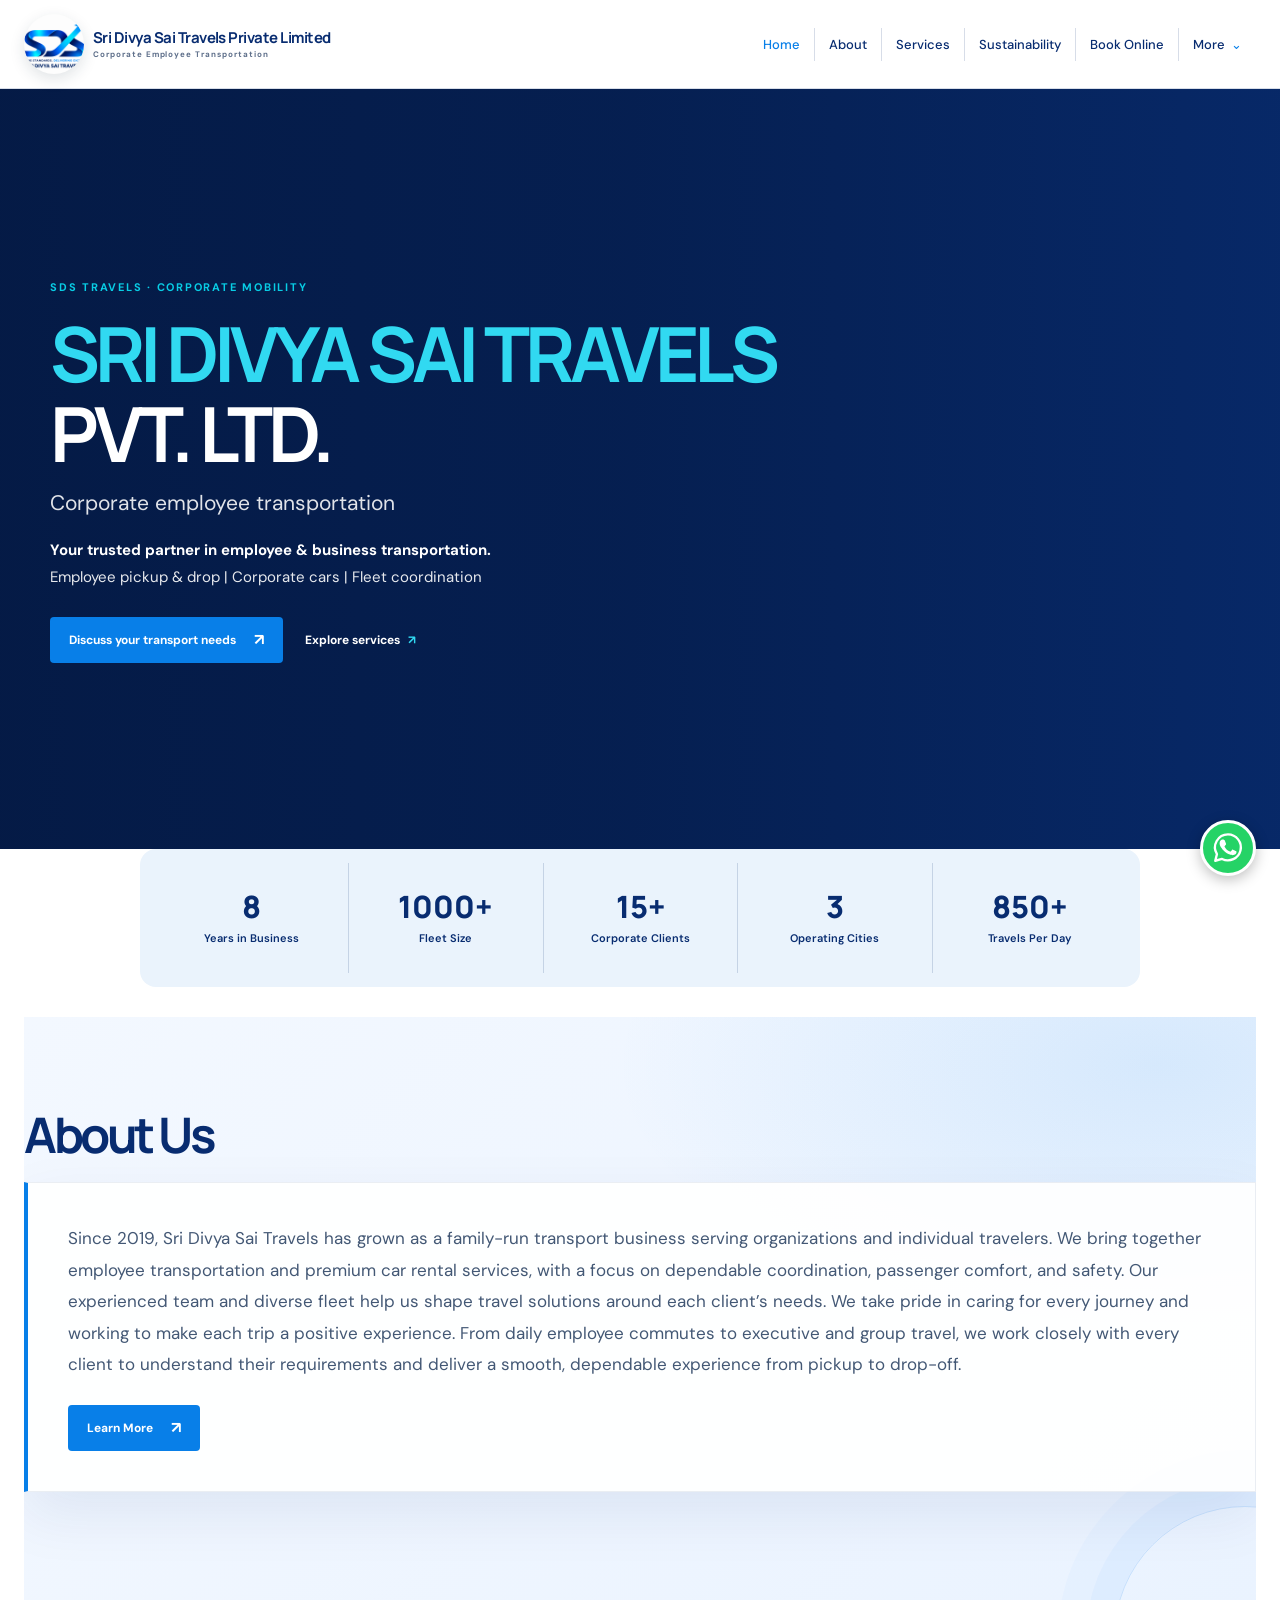
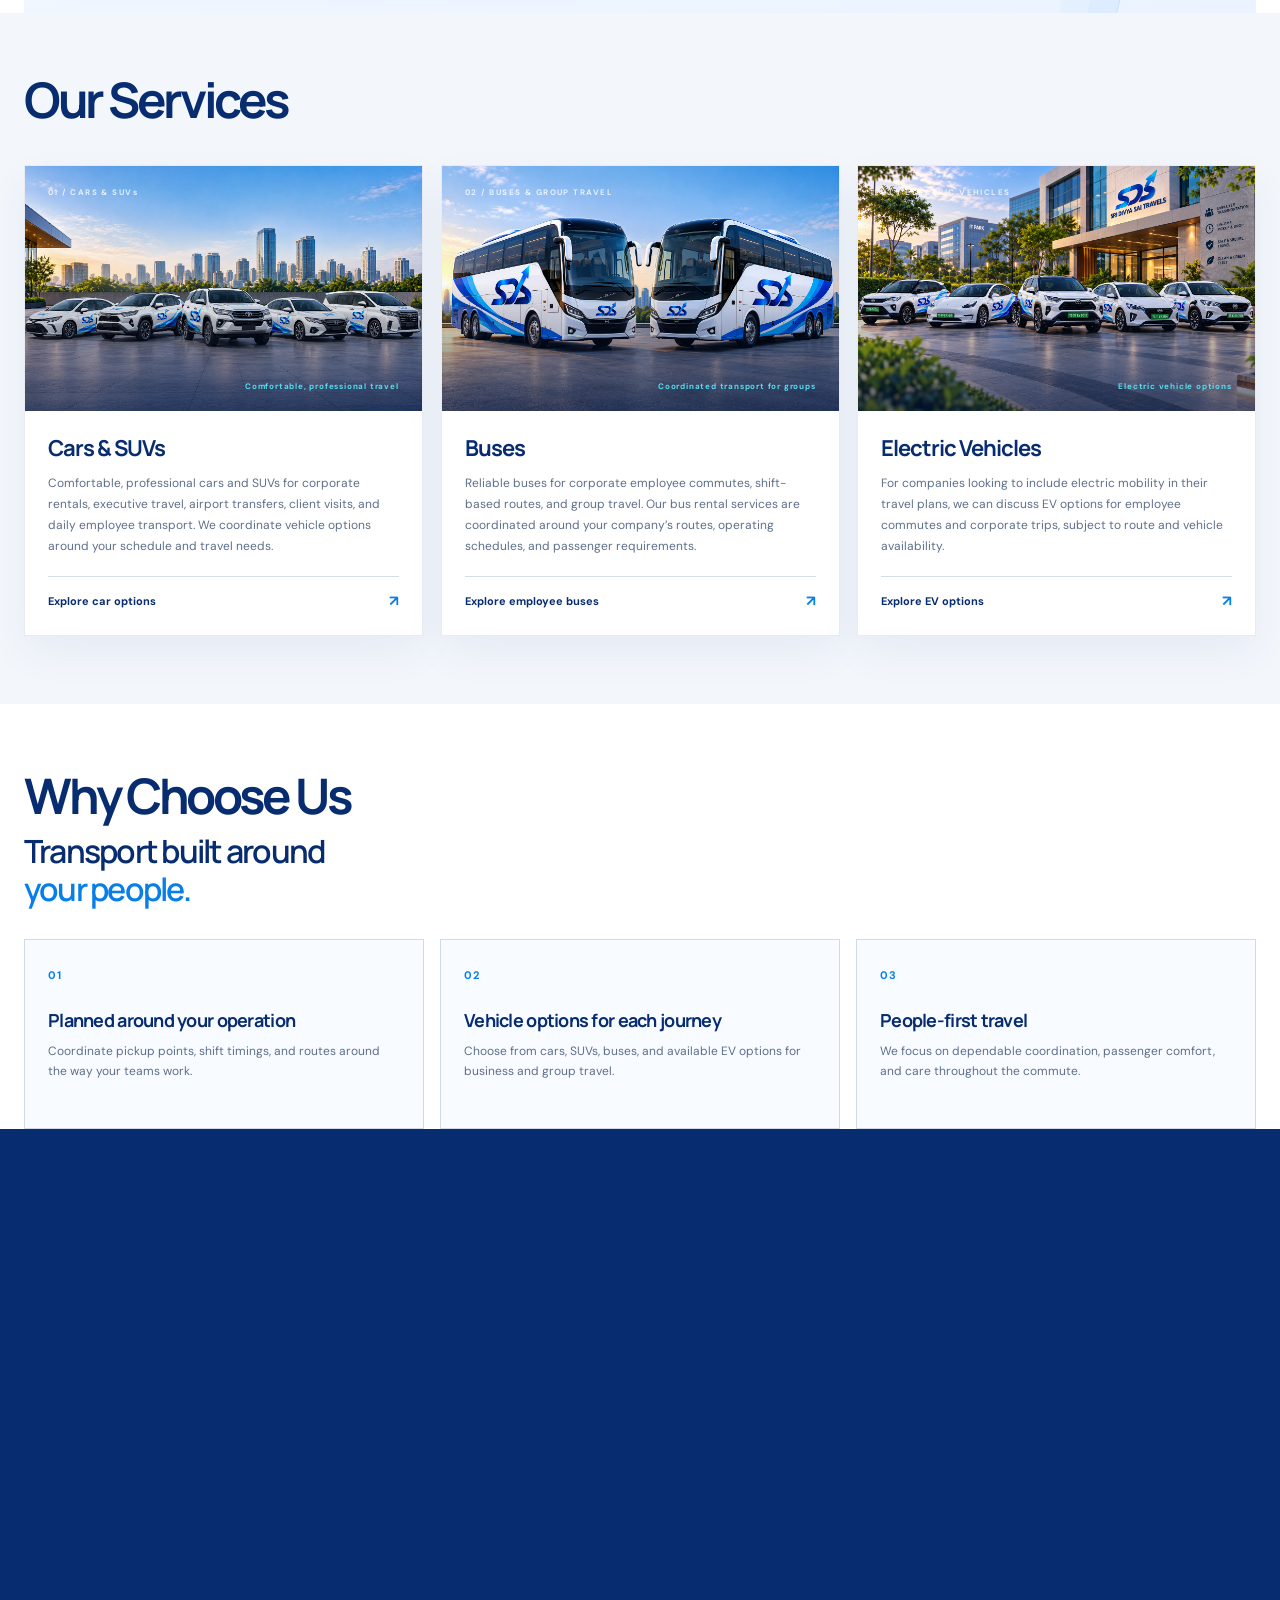
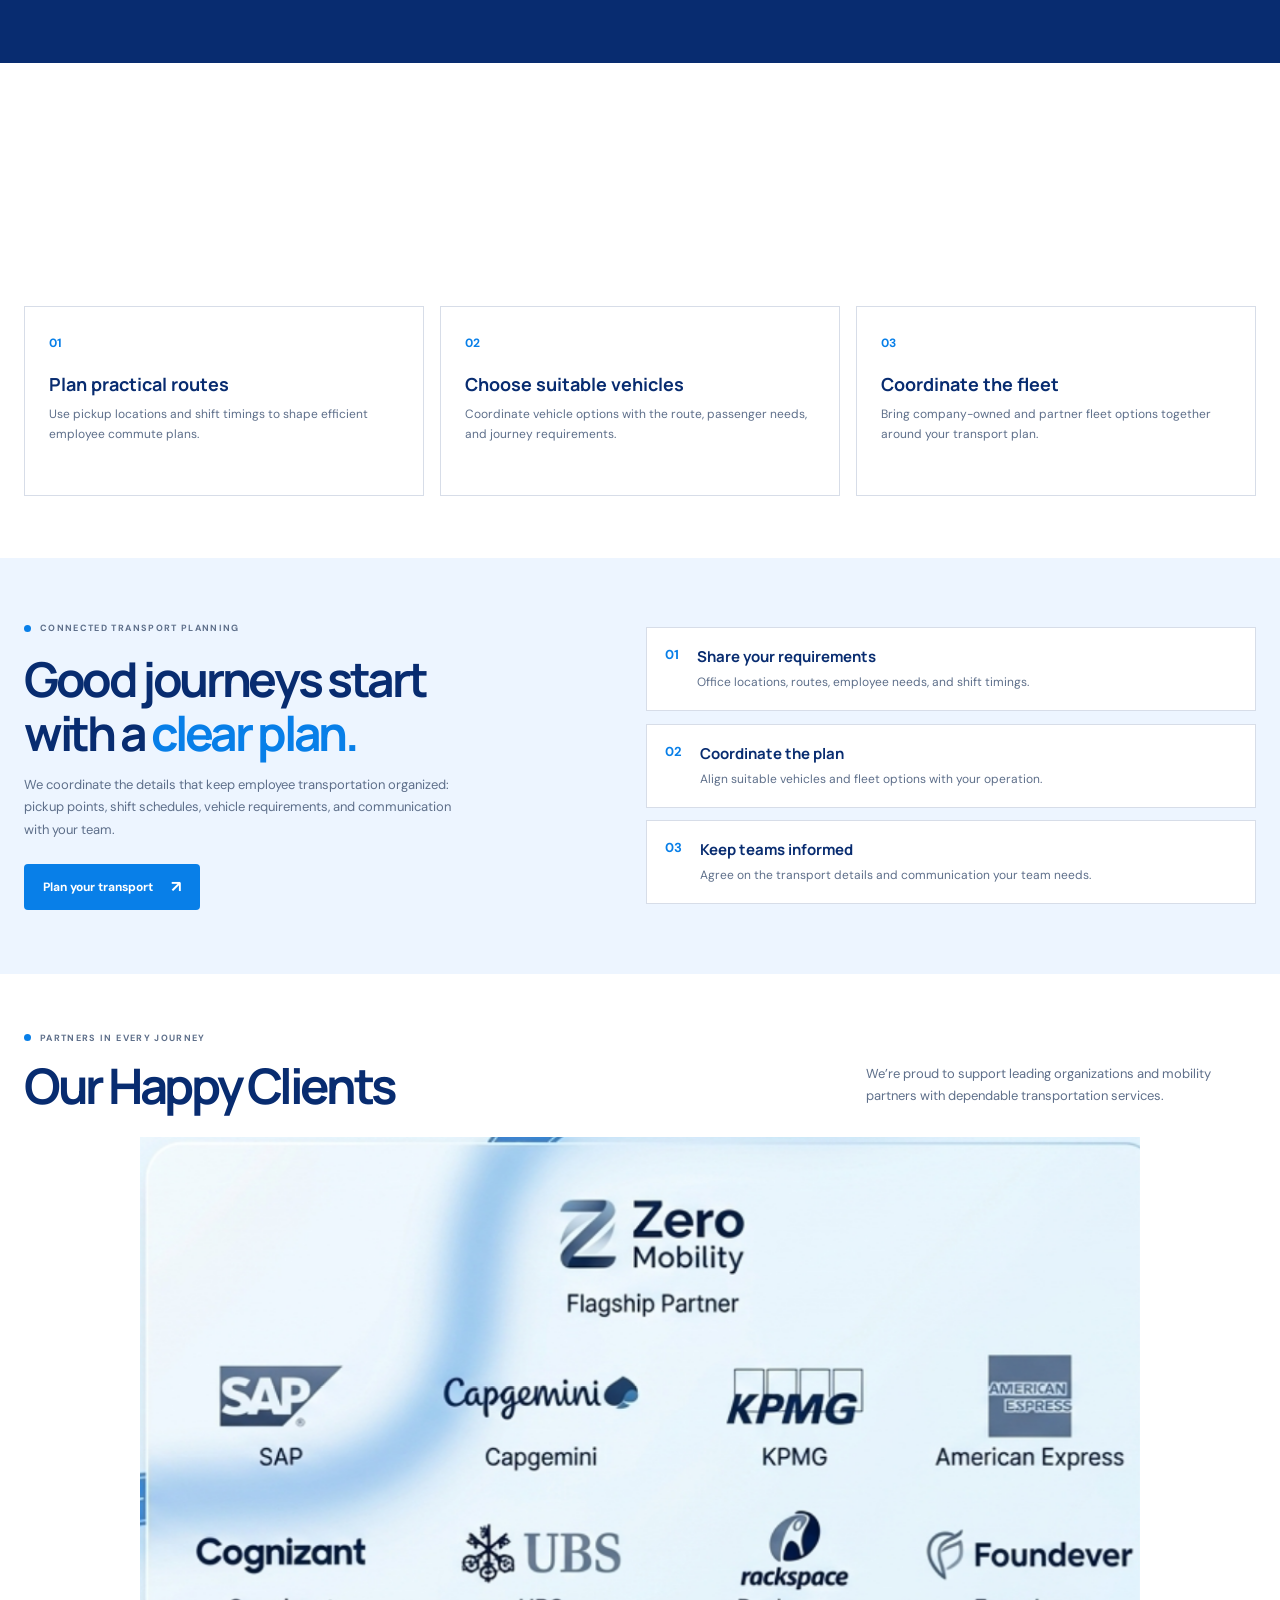
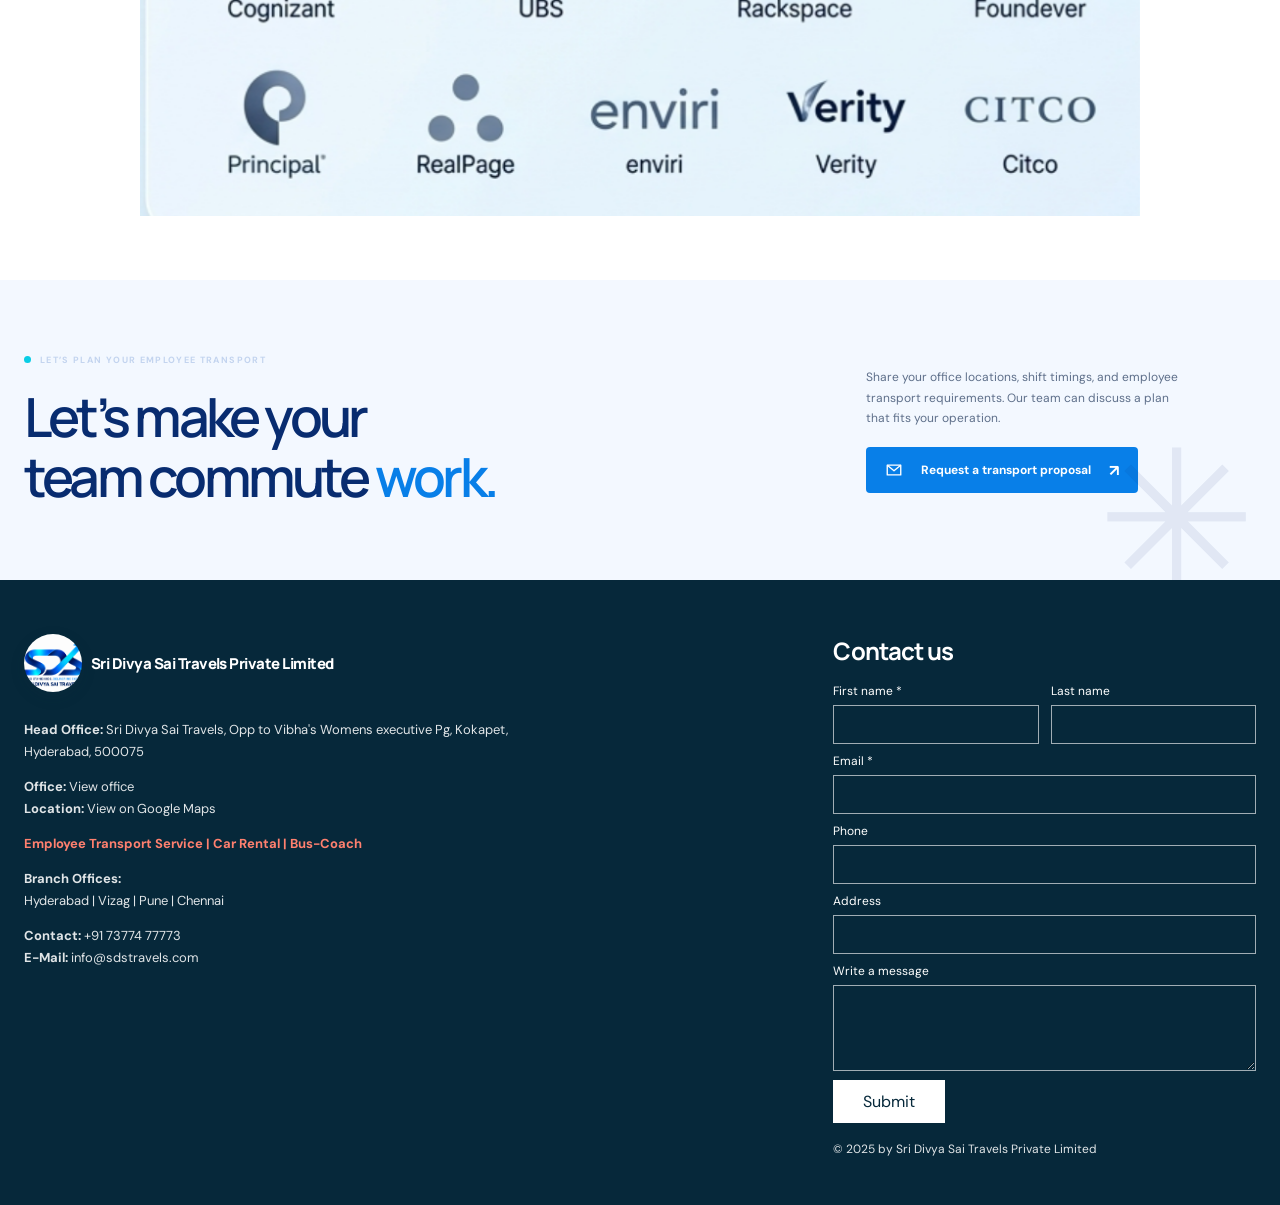
==== commit 895372a2: "Update office address and location links Co-authored-by: Copilot <223556219+Copilot@users.noreply.gi" ====
--- a/index.html
+++ b/index.html
@@ -288,7 +288,9 @@
                     </a>
                 </div>
                 <address class="footer-address">
-                    <p><strong>Head Office:</strong> 98XJ+CW6, Kokapet, Hyderabad, Telangana 500075</p>
+                    <p><strong>Head Office:</strong> Sri Divya Sai Travels, Opp to Vibha's Womens executive Pg, Kokapet, Hyderabad, 500075</p>
+                    <p><strong>Office:</strong> <a href="https://share.google/TpzSeSHQjNAEQR5Lq" target="_blank" rel="noopener noreferrer">View office</a><br>
+                        <strong>Location:</strong> <a href="https://share.google/QuVDZ5253DMLRfa6q" target="_blank" rel="noopener noreferrer">View on Google Maps</a></p>
                     <a class="footer-services" href="services.html">Employee Transport Service | Car Rental | Bus-Coach</a>
                     <p><strong>Branch Offices:</strong><br>Hyderabad | Vizag | Pune | Chennai</p>
                     <p><strong>Contact:</strong> <a href="tel:+917377477773">+91 73774 77773</a><br>
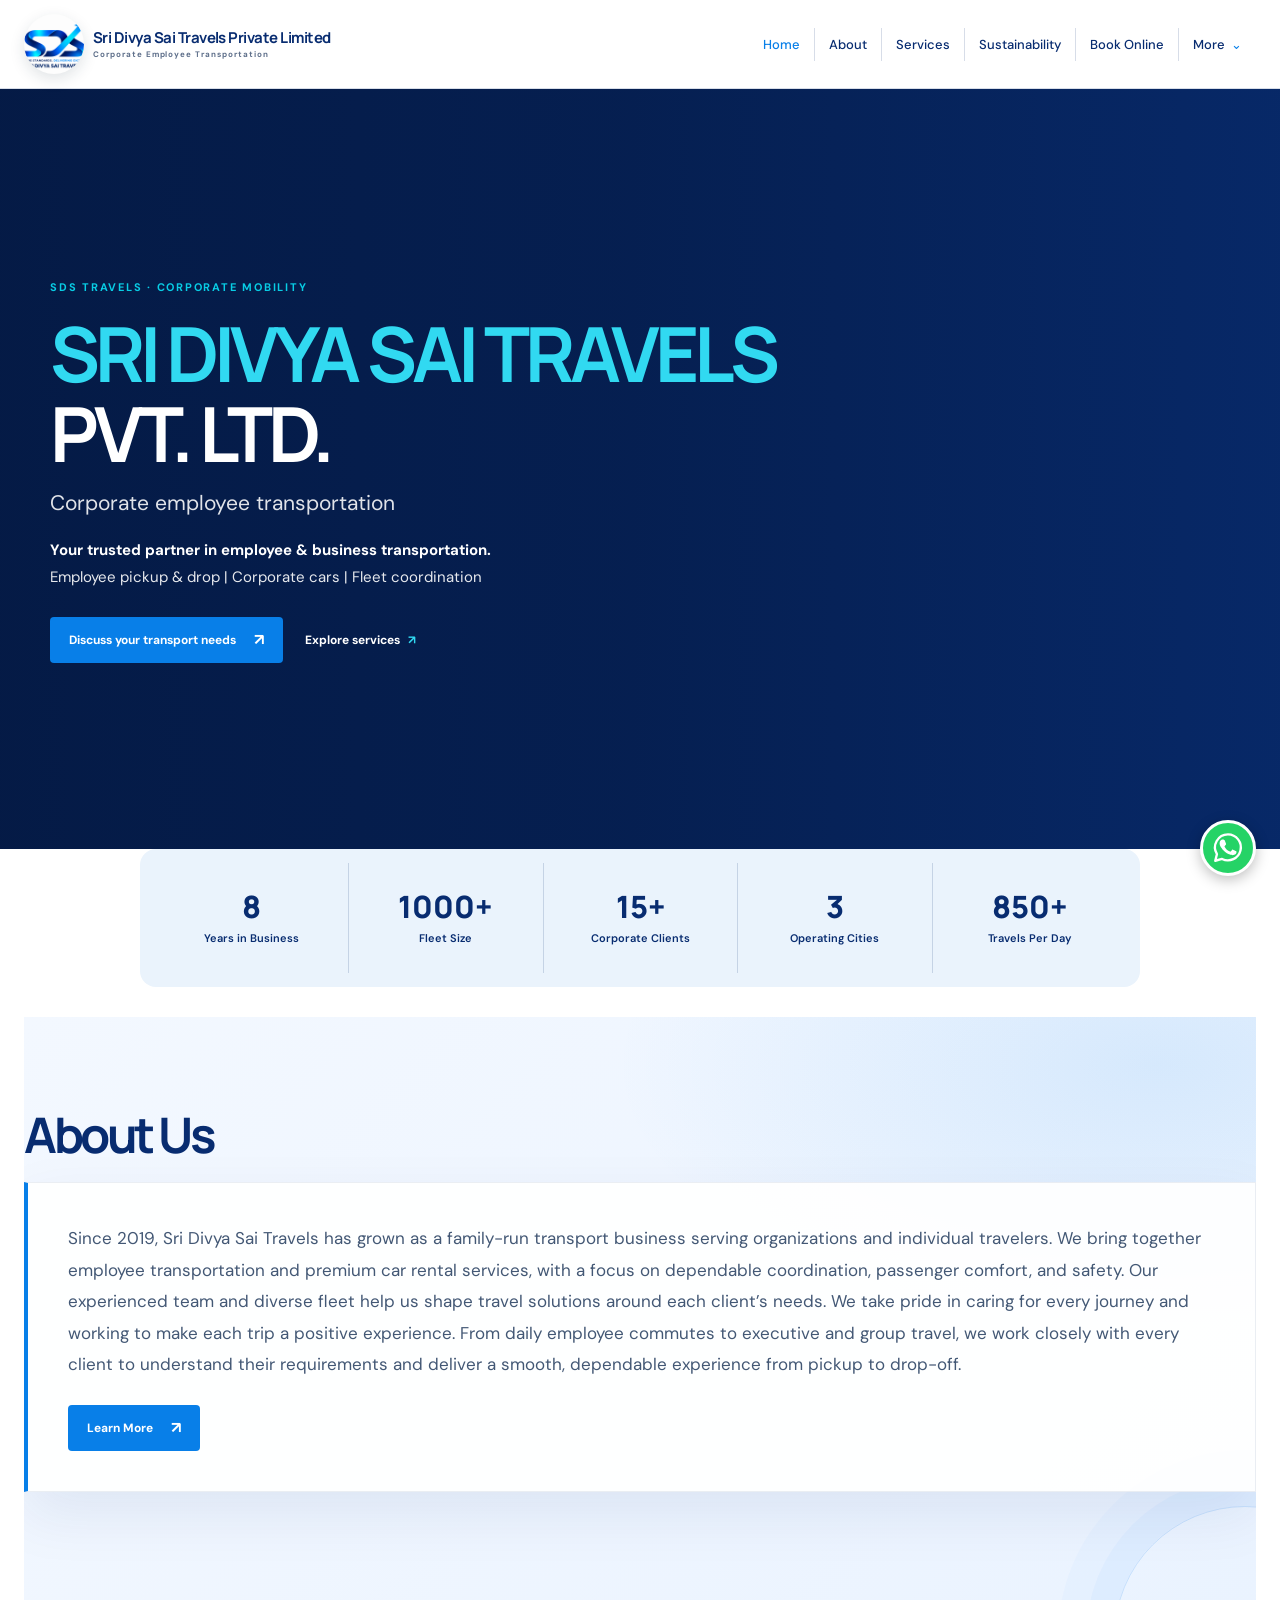
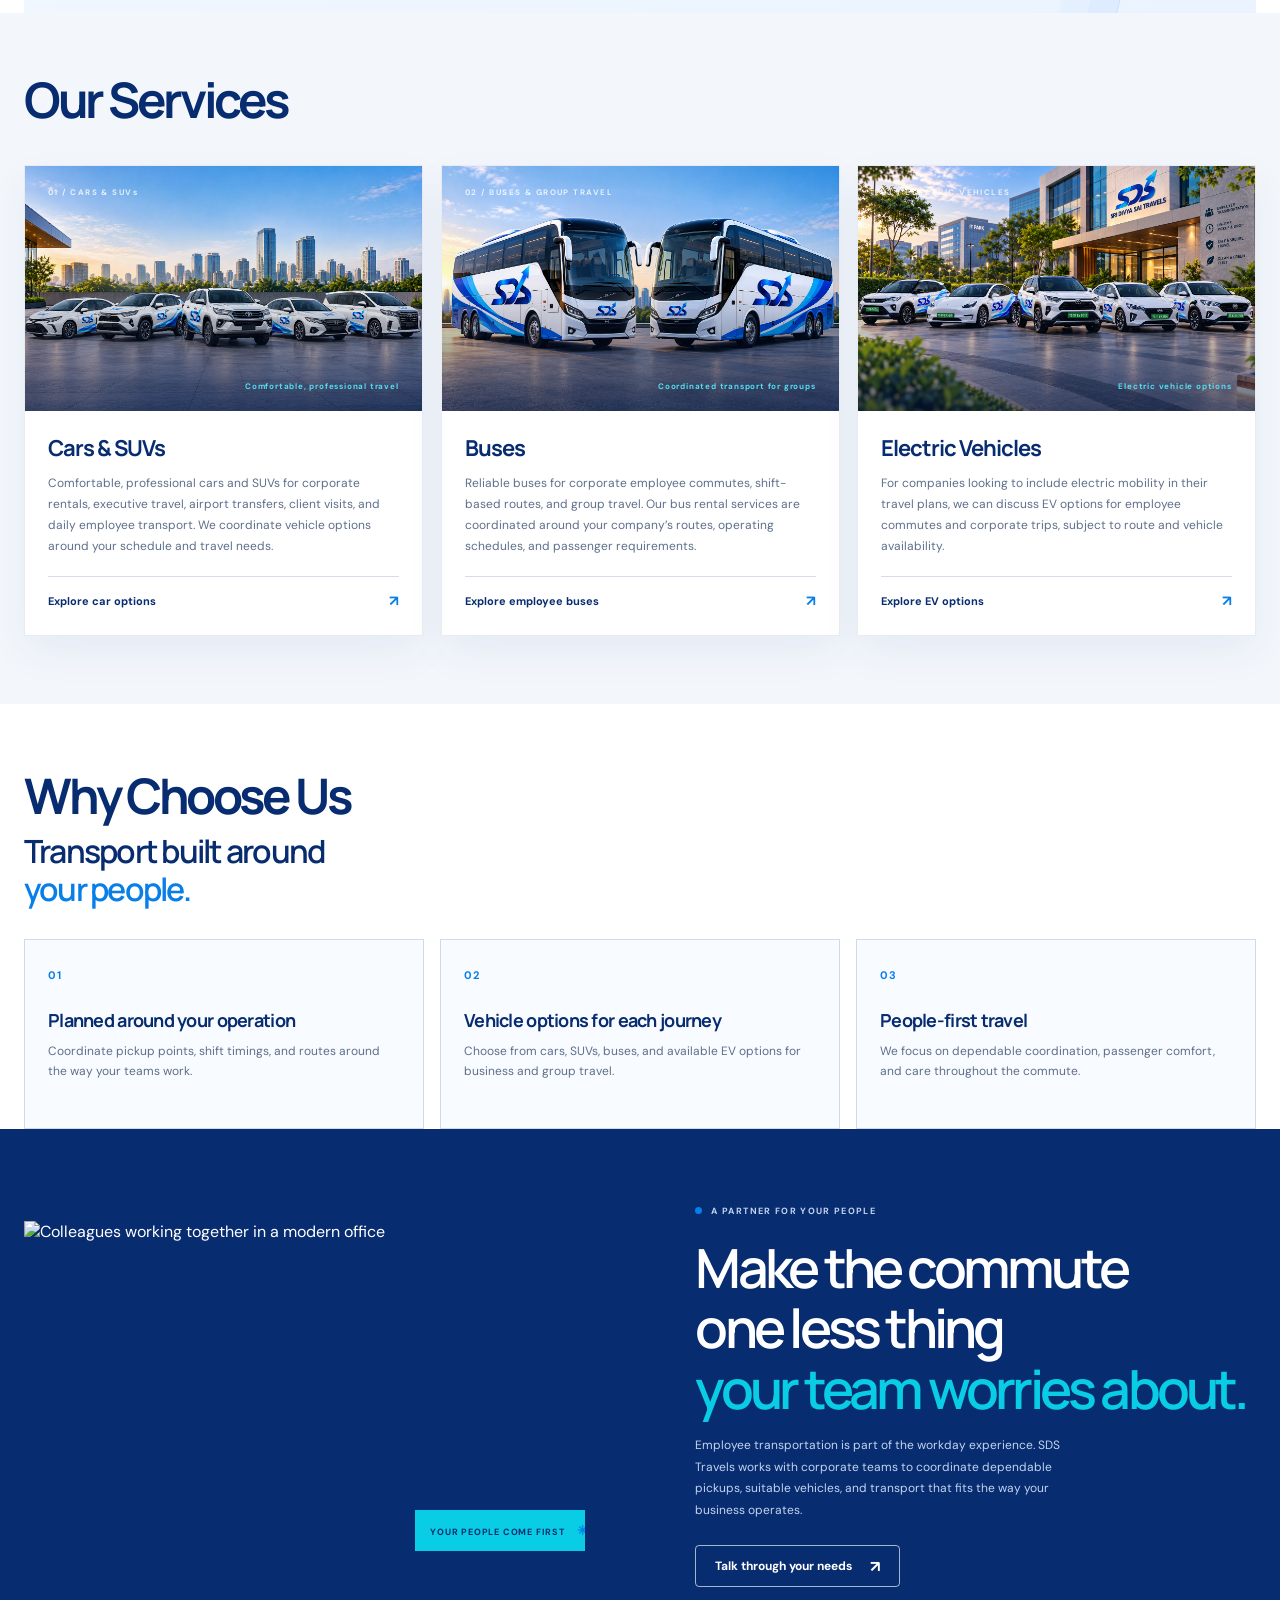
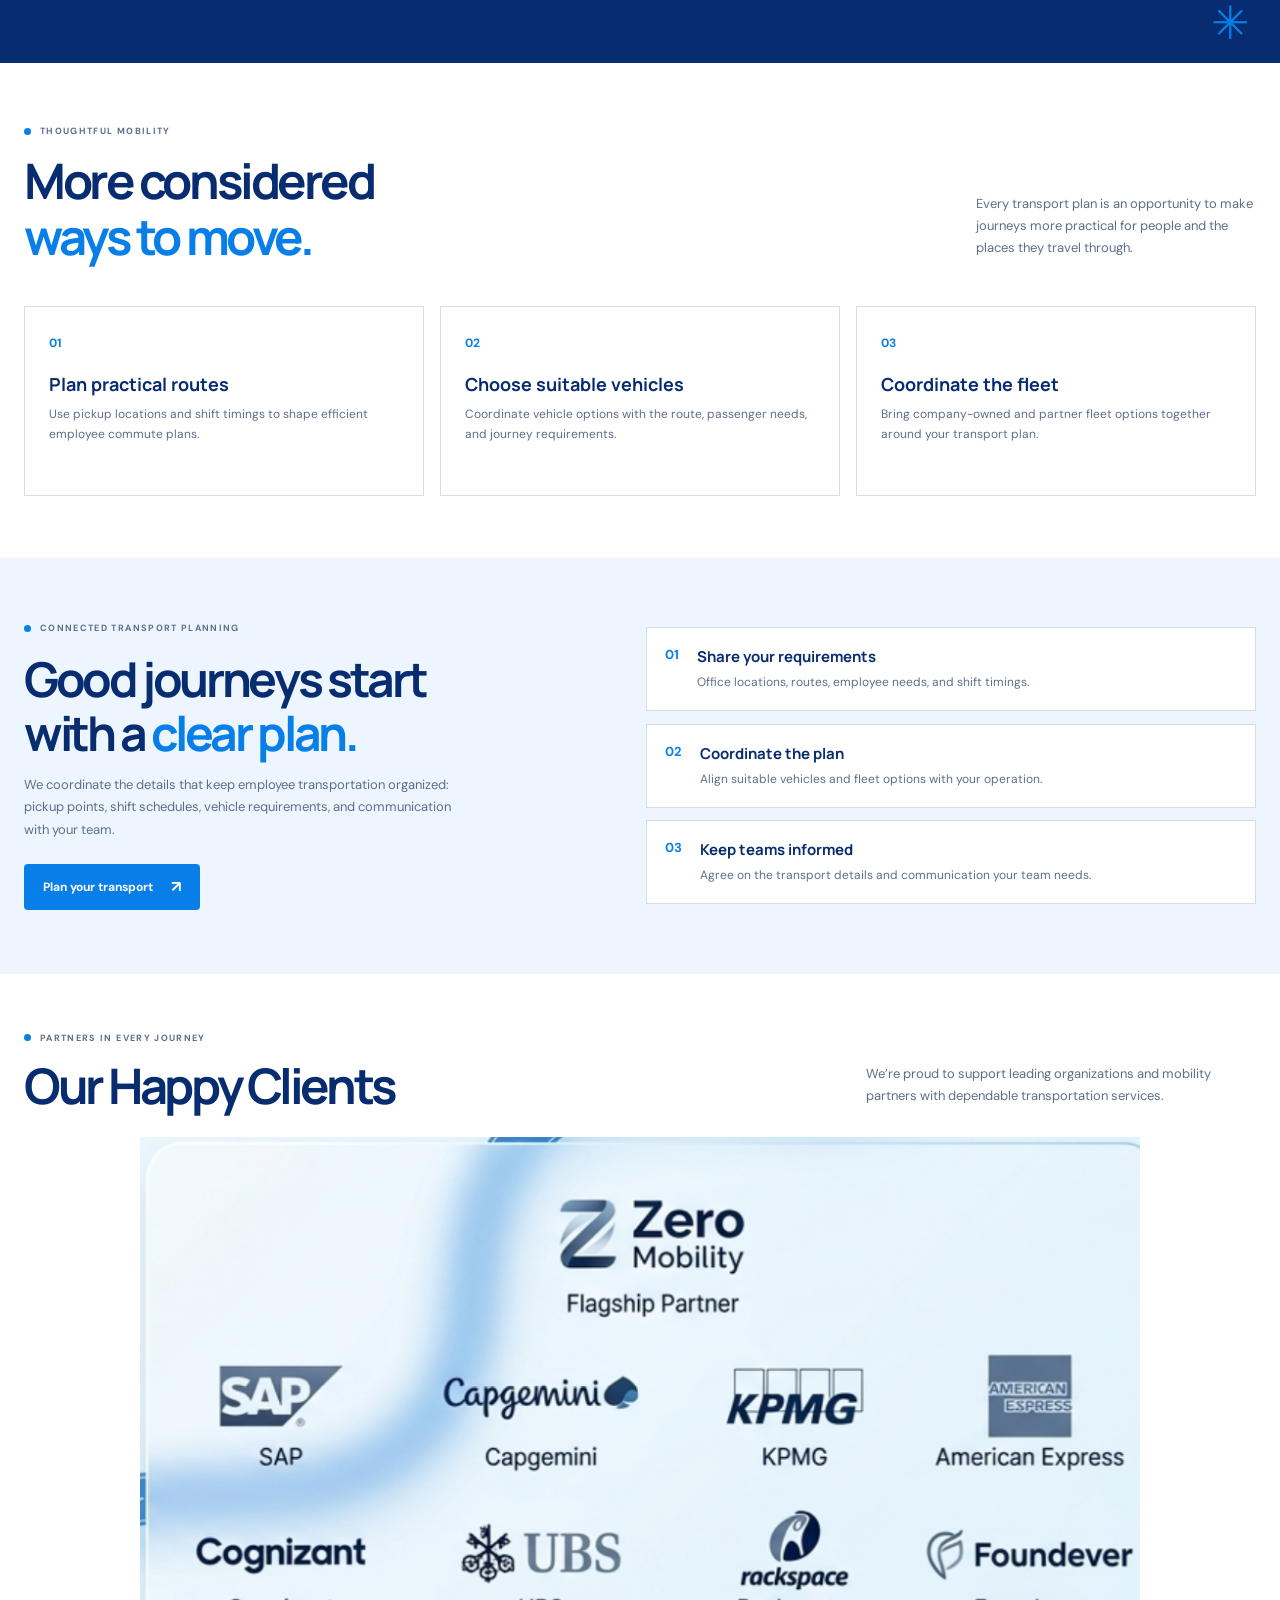
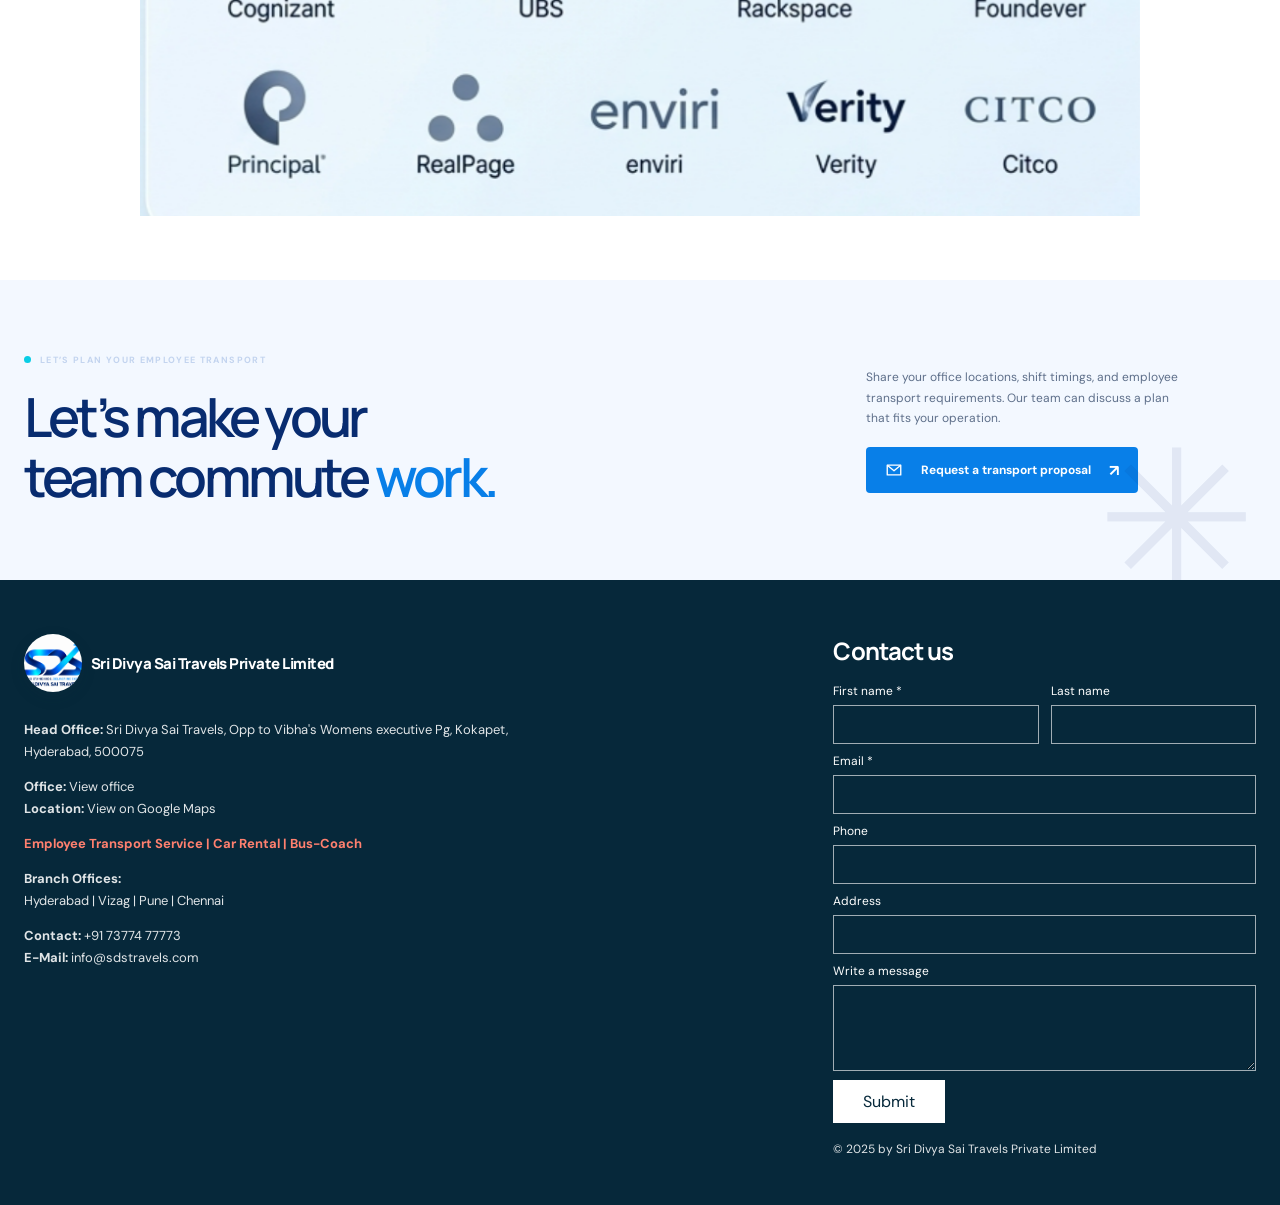
==== commit 741b6e15: "Update office location map link Co-authored-by: Copilot <223556219+Copilot@users.noreply.github.com>" ====
--- a/index.html
+++ b/index.html
@@ -290,7 +290,7 @@
                 <address class="footer-address">
                     <p><strong>Head Office:</strong> Sri Divya Sai Travels, Opp to Vibha's Womens executive Pg, Kokapet, Hyderabad, 500075</p>
                     <p><strong>Office:</strong> <a href="https://share.google/TpzSeSHQjNAEQR5Lq" target="_blank" rel="noopener noreferrer">View office</a><br>
-                        <strong>Location:</strong> <a href="https://share.google/QuVDZ5253DMLRfa6q" target="_blank" rel="noopener noreferrer">View on Google Maps</a></p>
+                        <strong>Location:</strong> <a href="https://maps.app.goo.gl/ZUJyUk6981BGAw799?g_st=ic" target="_blank" rel="noopener noreferrer">View on Google Maps</a></p>
                     <a class="footer-services" href="services.html">Employee Transport Service | Car Rental | Bus-Coach</a>
                     <p><strong>Branch Offices:</strong><br>Hyderabad | Vizag | Pune | Chennai</p>
                     <p><strong>Contact:</strong> <a href="tel:+917377477773">+91 73774 77773</a><br>
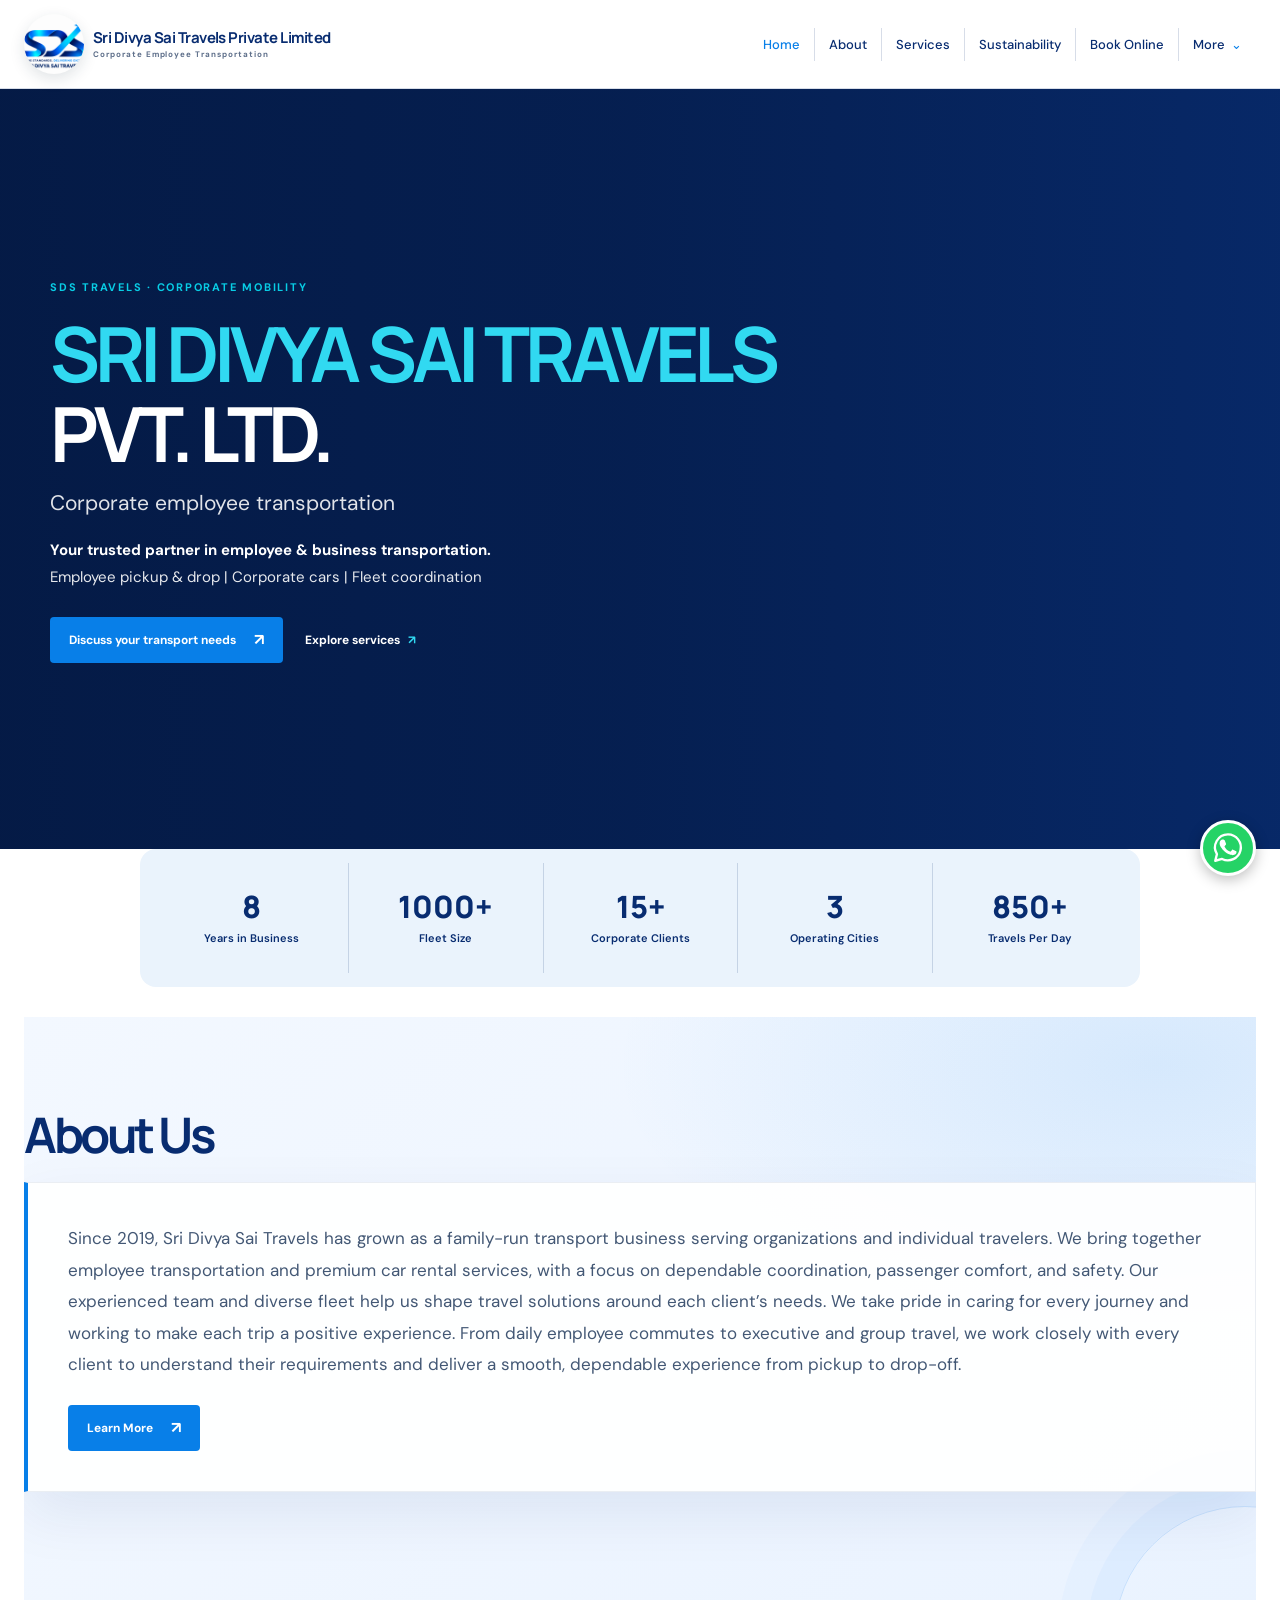
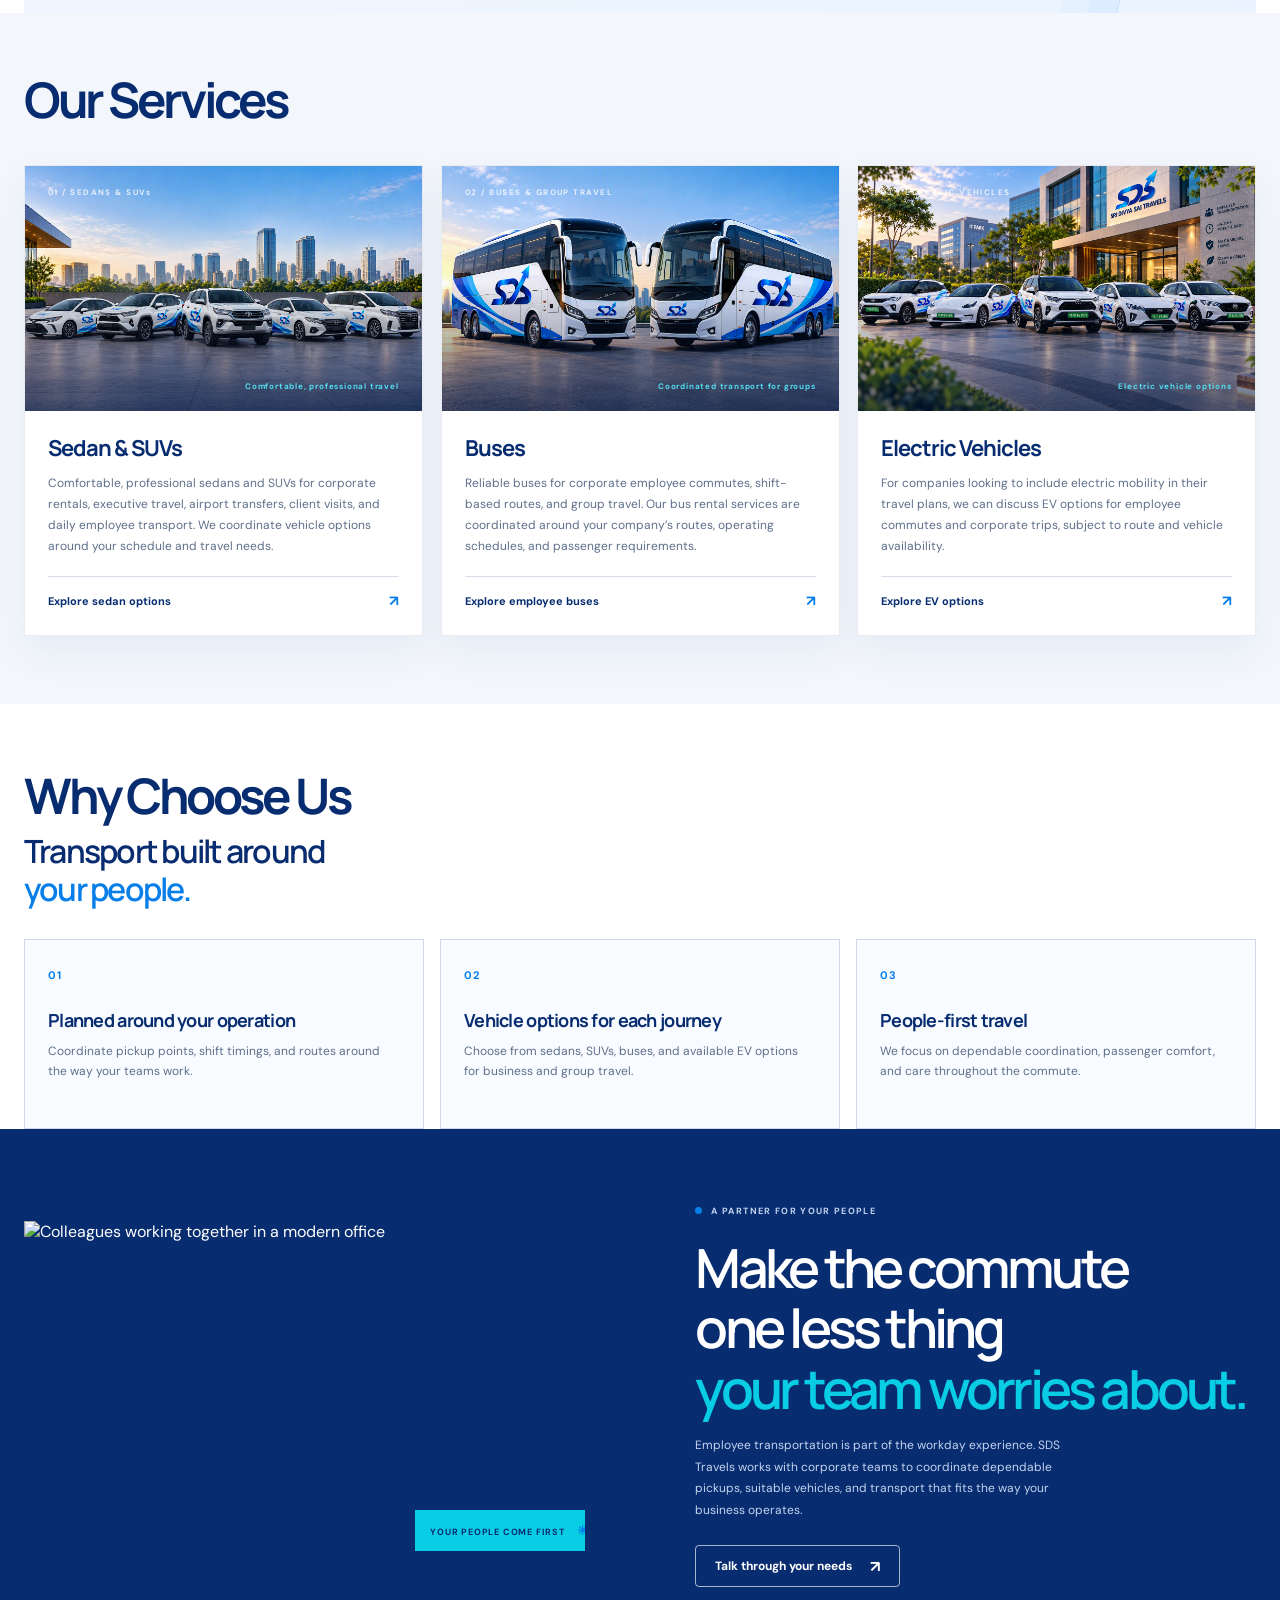
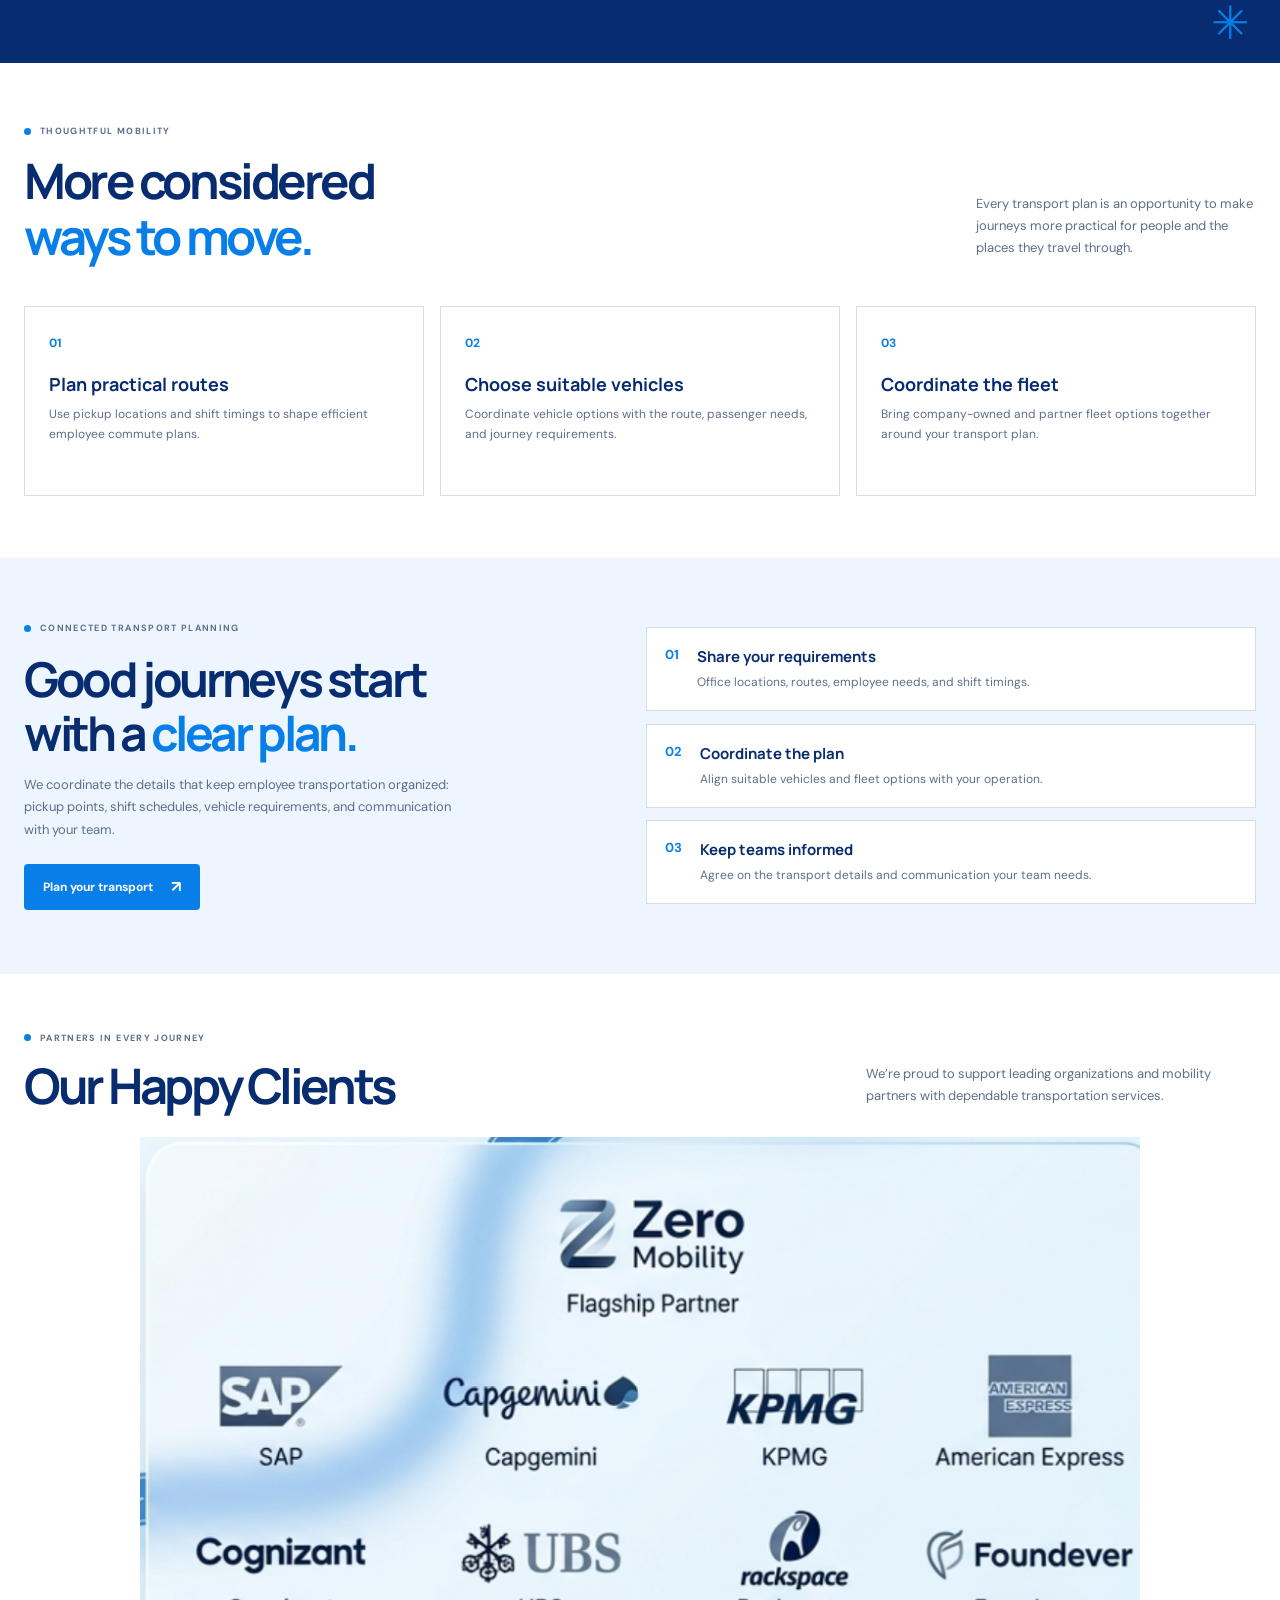
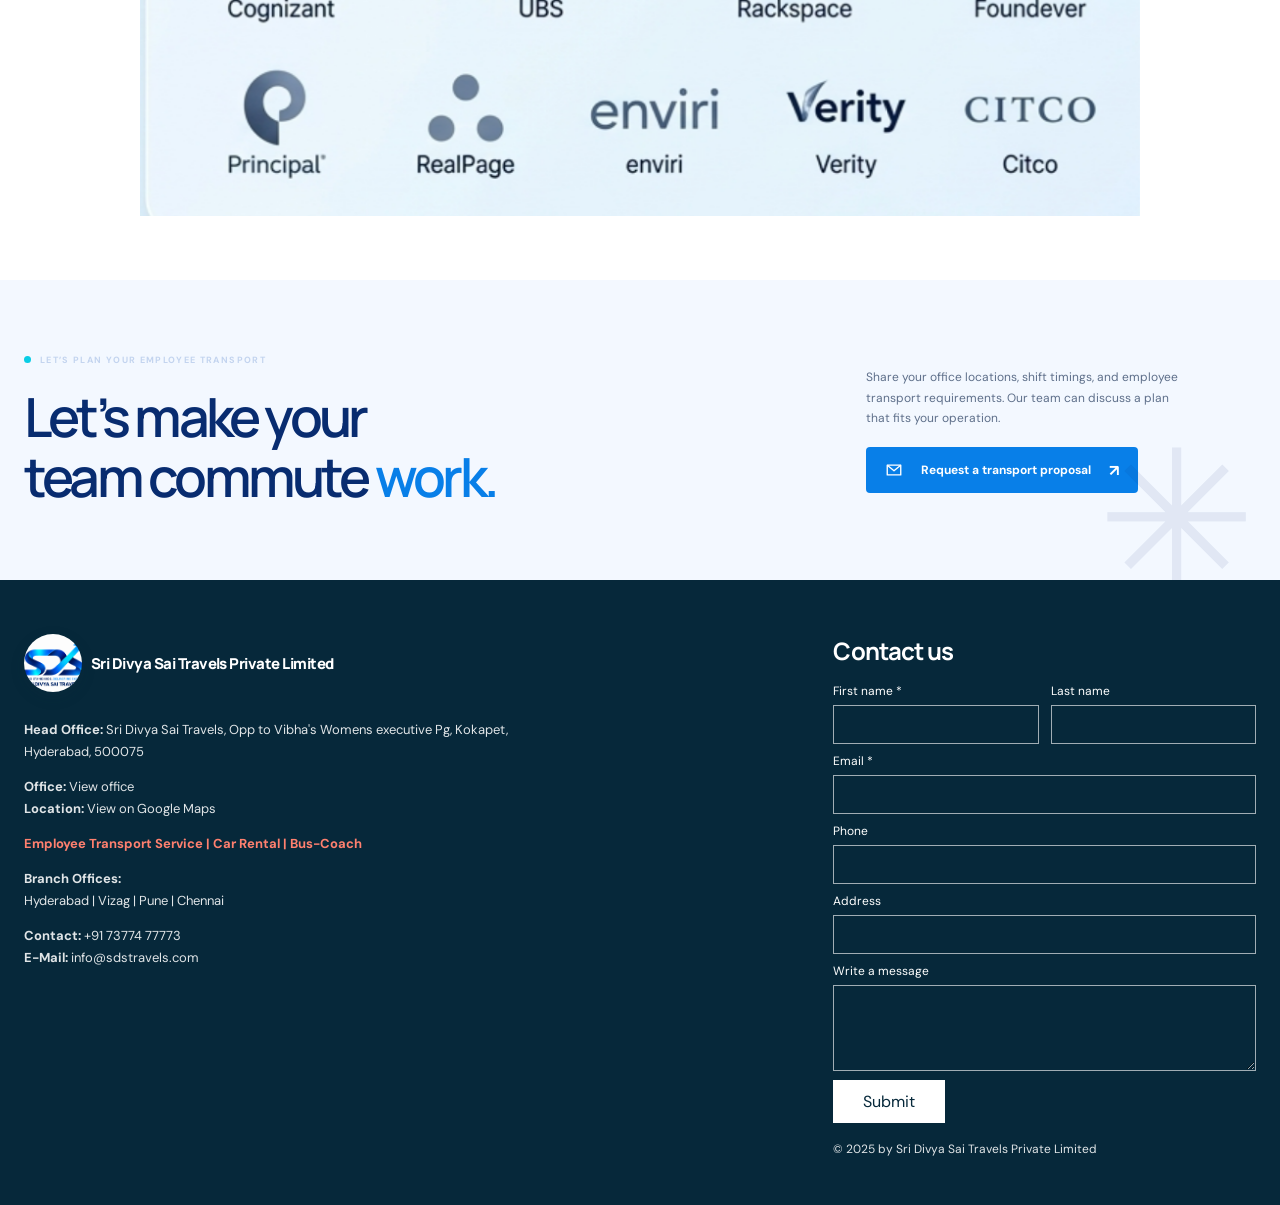
==== commit 5a69356a: "Use sedan wording for vehicle category Co-authored-by: Copilot <223556219+Copilot@users.noreply.gith" ====
--- a/index.html
+++ b/index.html
@@ -109,14 +109,14 @@
                 <div class="fleet-showcase-grid">
                     <article class="fleet-showcase-card fleet-showcase-cars" data-home-reveal="card">
                         <div class="fleet-art">
-                            <img src="assets/SDS Cars.png" alt="SDS-branded cars and SUVs for employee and executive travel">
-                            <span class="fleet-art-label">01 / CARS &amp; SUVs</span>
+                            <img src="assets/SDS Cars.png" alt="SDS-branded sedans and SUVs for employee and executive travel">
+                            <span class="fleet-art-label">01 / SEDANS &amp; SUVs</span>
                             <span class="fleet-art-caption">Comfortable, professional travel</span>
                         </div>
                         <div class="fleet-showcase-copy">
-                            <h3>Cars &amp; SUVs</h3>
-                            <p>Comfortable, professional cars and SUVs for corporate rentals, executive travel, airport transfers, client visits, and daily employee transport. We coordinate vehicle options around your schedule and travel needs.</p>
-                            <a href="services.html#sedans-suvs">Explore car options <span aria-hidden="true">↗</span></a>
+                            <h3>Sedan &amp; SUVs</h3>
+                            <p>Comfortable, professional sedans and SUVs for corporate rentals, executive travel, airport transfers, client visits, and daily employee transport. We coordinate vehicle options around your schedule and travel needs.</p>
+                            <a href="services.html#sedans-suvs">Explore sedan options <span aria-hidden="true">↗</span></a>
                         </div>
                     </article>
                     <article class="fleet-showcase-card fleet-showcase-buses" data-home-reveal="card">
@@ -164,7 +164,7 @@
                     <article class="why-choose-card" data-home-reveal="card">
                         <span class="why-choose-number">02</span>
                         <h3>Vehicle options for each journey</h3>
-                        <p>Choose from cars, SUVs, buses, and available EV options for business and group travel.</p>
+                        <p>Choose from sedans, SUVs, buses, and available EV options for business and group travel.</p>
                     </article>
                     <article class="why-choose-card" data-home-reveal="card">
                         <span class="why-choose-number">03</span>
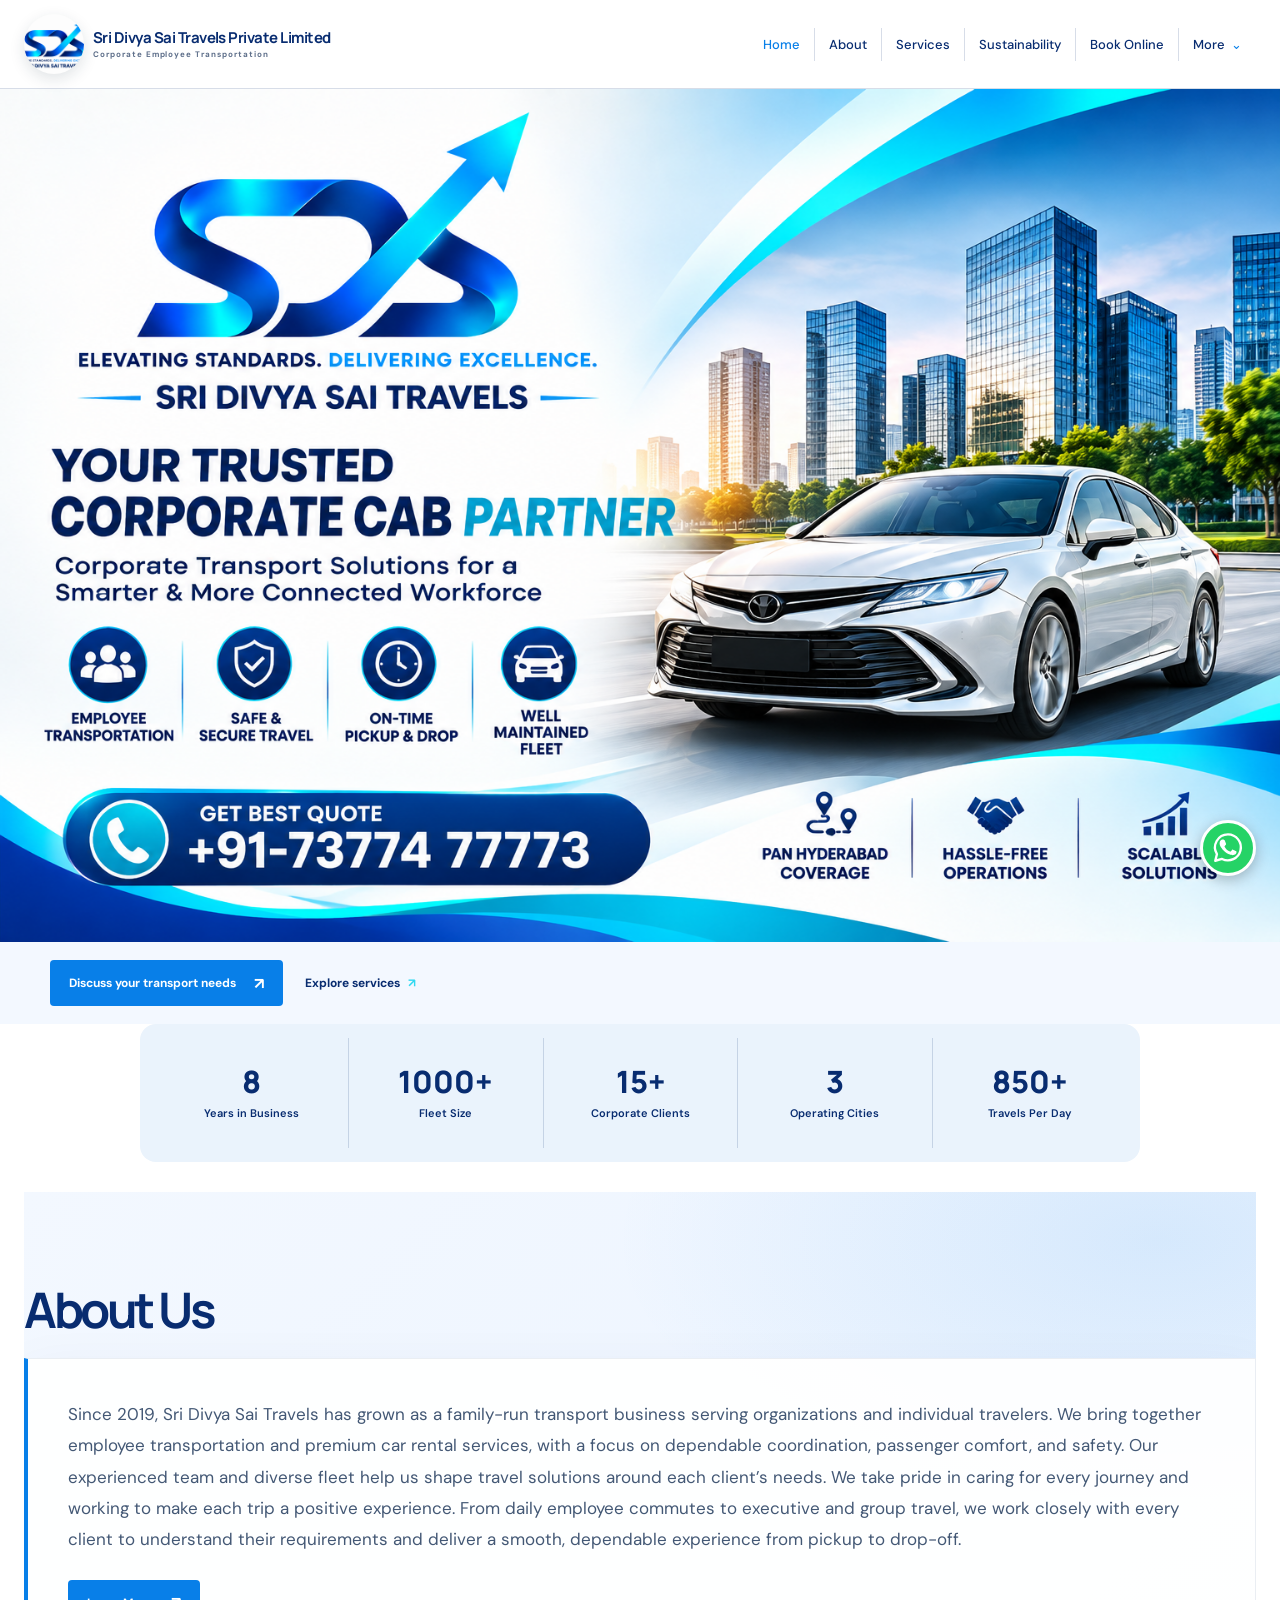
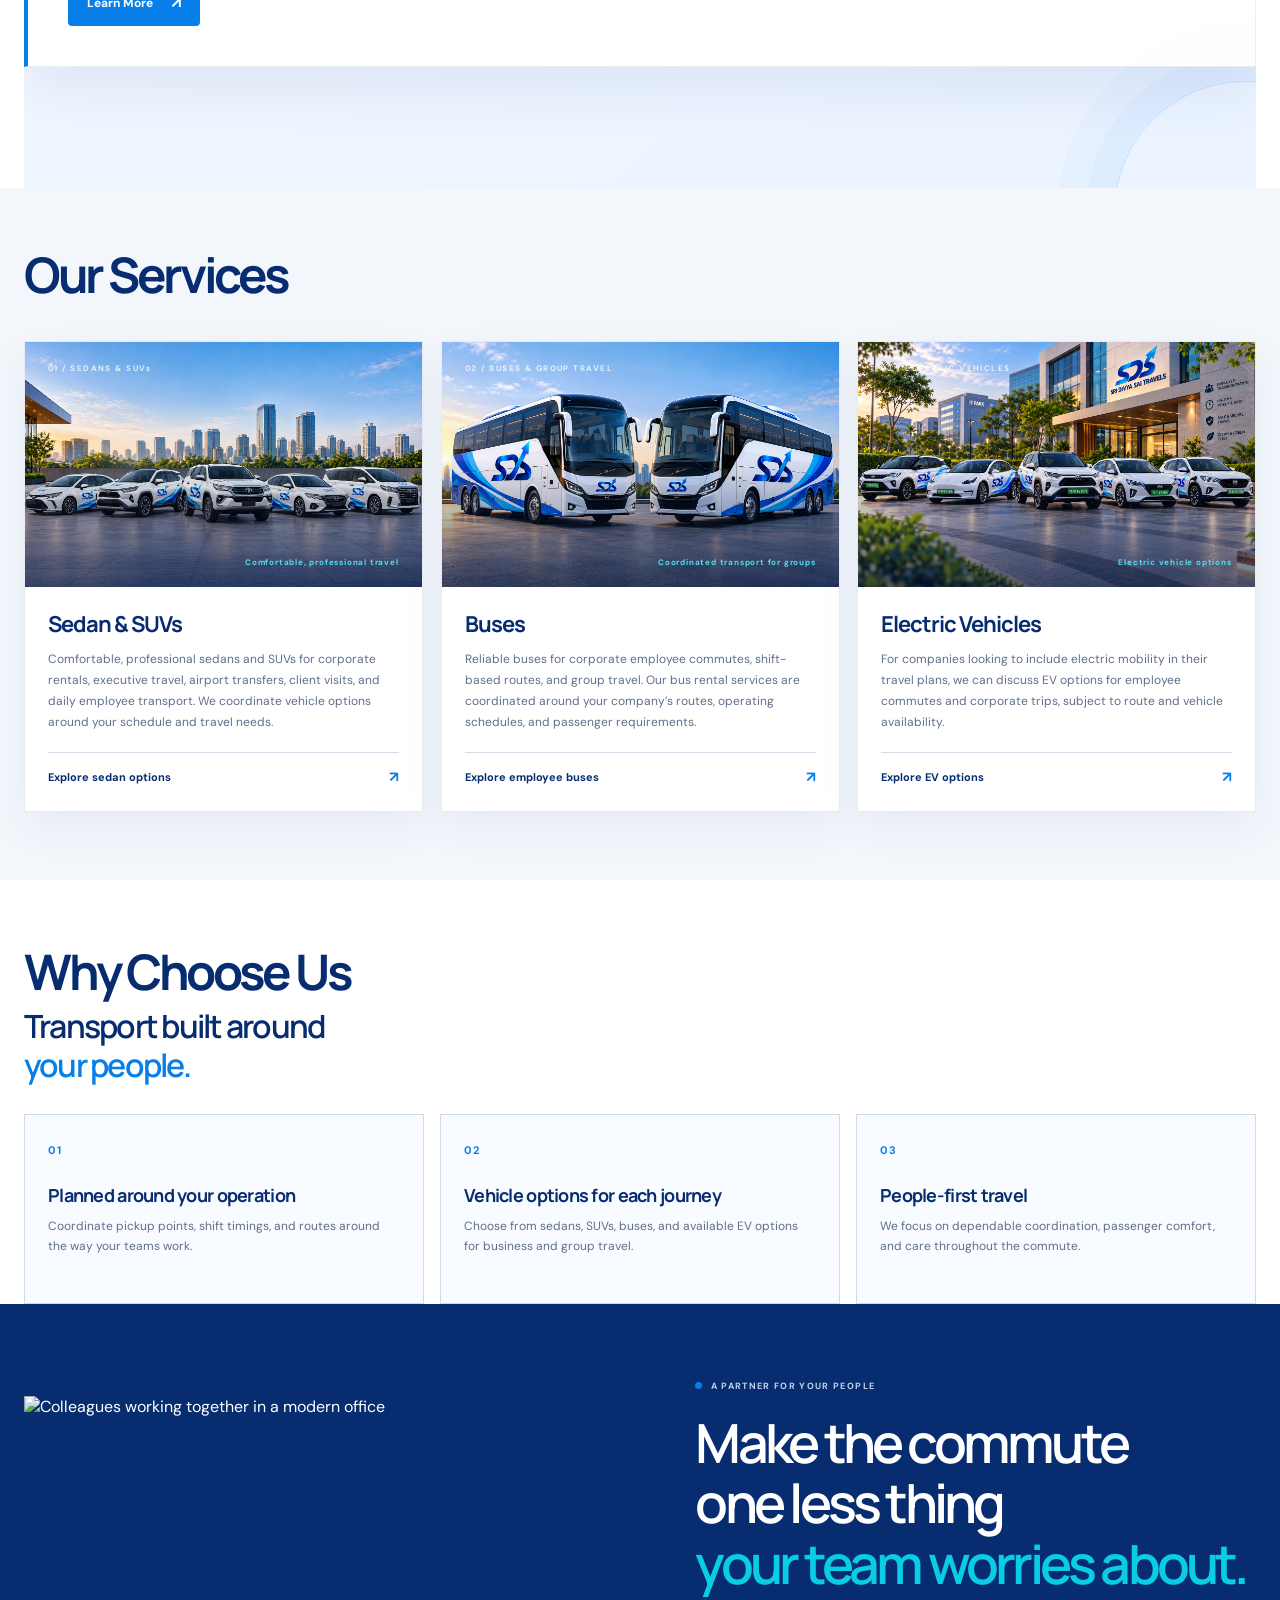
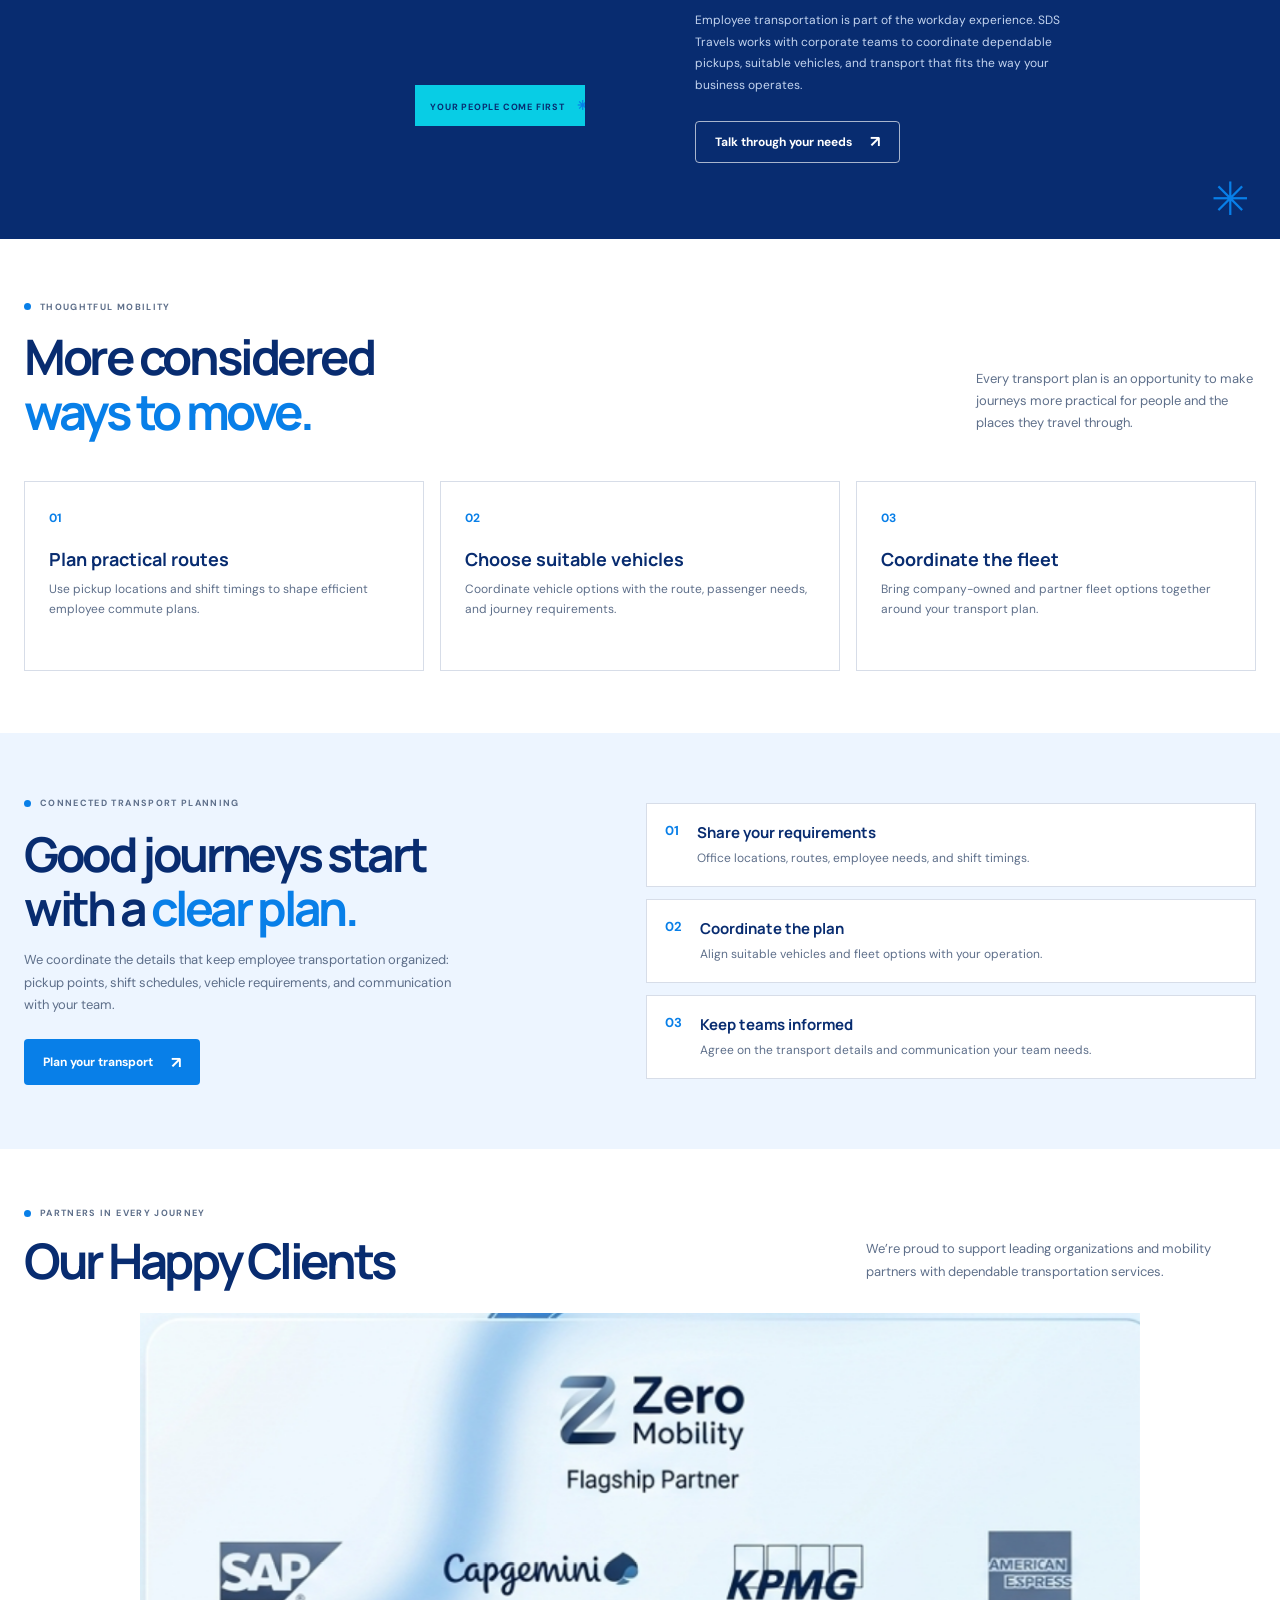
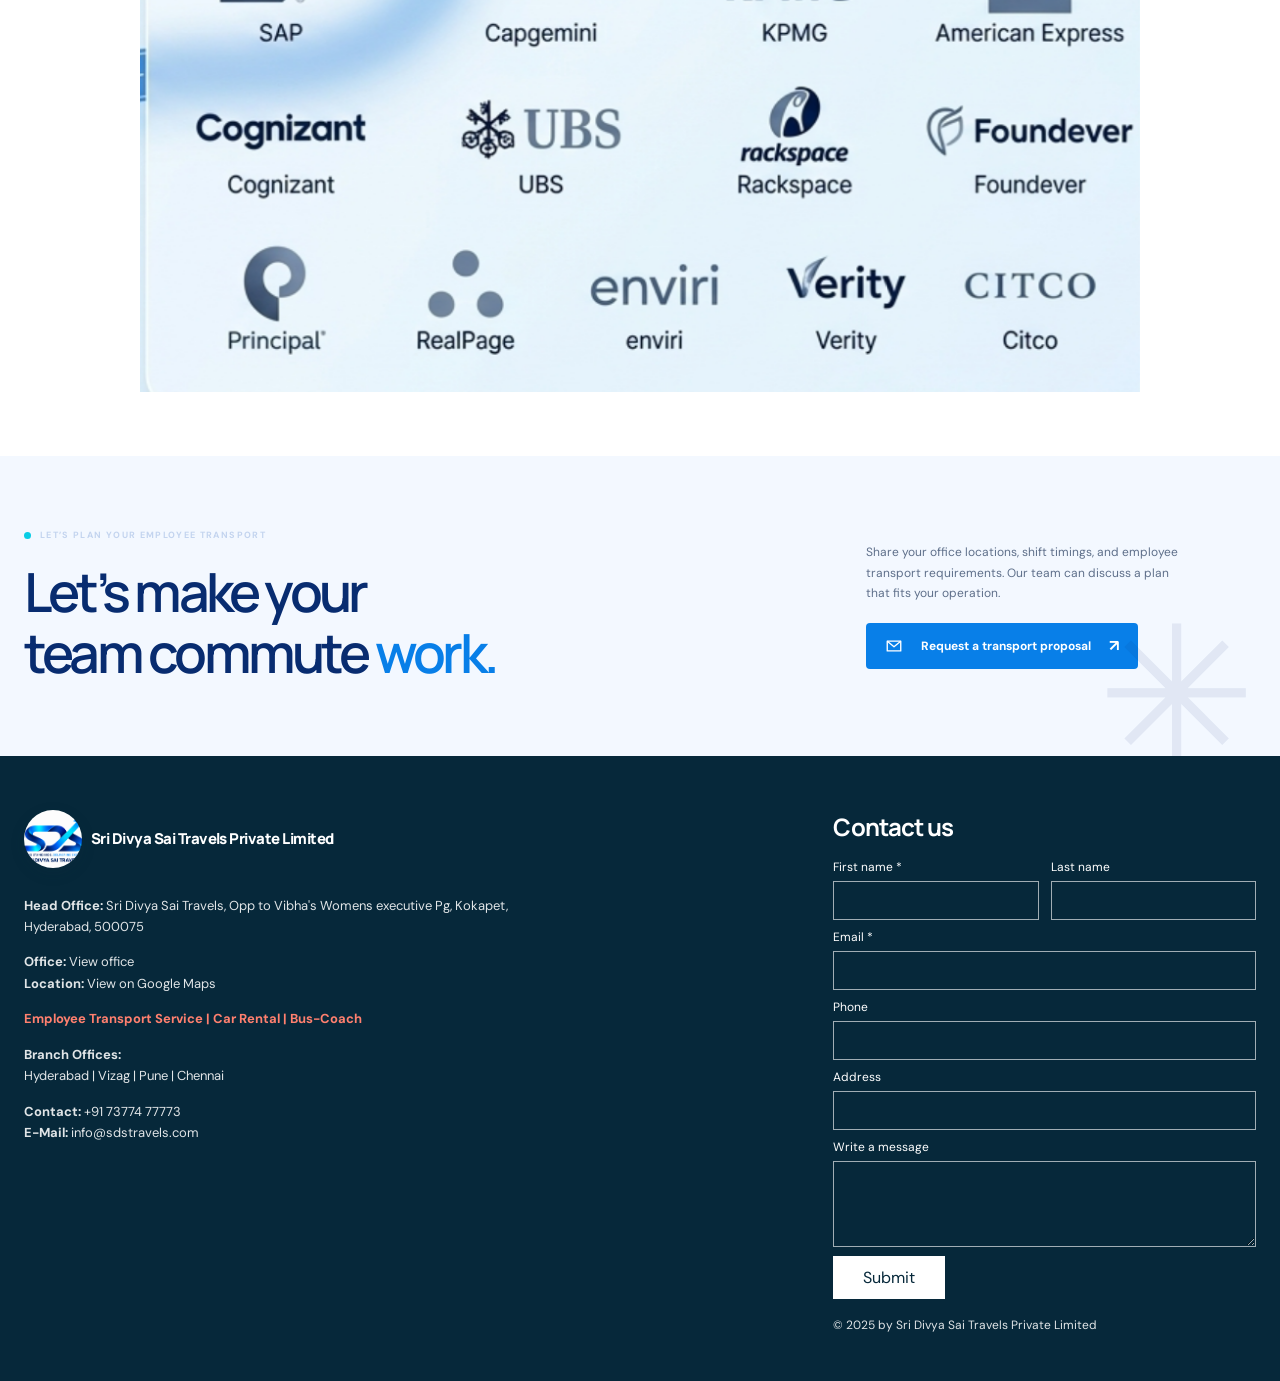
==== commit 419188d8: "Replace homepage hero with banner image Co-authored-by: Copilot <223556219+Copilot@users.noreply.git" ====
--- a/index.html
+++ b/index.html
@@ -9,16 +9,16 @@
     <meta property="og:url" content="https://sdstravels.com/?share=3">
     <meta property="og:title" content="SDS Travels - Corporate Cab Vendor">
     <meta property="og:description" content="Get the best quotes for corporate car rentals and taxi services.">
-    <meta property="og:image" content="https://sdstravels.com/assets/banner.png?v=3">
+    <meta property="og:image" content="https://sdstravels.com/assets/bannerlogo.png">
     <meta property="og:image:type" content="image/png">
     <meta property="og:image:width" content="1536">
-    <meta property="og:image:height" content="1016">
+    <meta property="og:image:height" content="1024">
     <meta property="og:image:alt" content="SDS Travels corporate cab and employee transportation services">
     <meta name="twitter:card" content="summary_large_image">
     <meta name="twitter:url" content="https://sdstravels.com/?share=3">
     <meta name="twitter:title" content="SDS Travels - Corporate Cab Vendor">
     <meta name="twitter:description" content="Get the best quotes for corporate car rentals and taxi services.">
-    <meta name="twitter:image" content="https://sdstravels.com/assets/banner.png?v=3">
+    <meta name="twitter:image" content="https://sdstravels.com/assets/bannerlogo.png">
     <link rel="preconnect" href="https://fonts.googleapis.com">
     <link rel="preconnect" href="https://fonts.gstatic.com" crossorigin>
     <link href="https://fonts.googleapis.com/css2?family=DM+Sans:wght@400;500;600;700&family=Manrope:wght@400;500;600;700;800&display=swap" rel="stylesheet">
@@ -57,23 +57,11 @@
 
     <main>
         <section class="hero container" id="home">
-            <video class="hero-video" autoplay muted loop playsinline preload="metadata" poster="https://images.unsplash.com/photo-1758411898734-18560c61c505?auto=format&amp;fit=crop&amp;w=1800&amp;q=85" aria-hidden="true" tabindex="-1">
-                <source src="assets/SDS Video.mp4" type="video/mp4">
-            </video>
-            <div class="hero-copy" data-home-reveal="left">
-                <div class="hero-content">
-                    <span class="hero-kicker">SDS TRAVELS · CORPORATE MOBILITY</span>
-                    <h1><em>SRI DIVYA SAI TRAVELS</em><br>PVT. LTD.</h1>
-                    <p class="hero-subtitle">Corporate employee transportation</p>
-                    <p class="hero-description"><strong>Your trusted partner in employee &amp; business transportation.</strong><br>
-                        Employee pickup &amp; drop <span aria-hidden="true">|</span>
-                        Corporate cars <span aria-hidden="true">|</span>
-                        Fleet coordination</p>
-                    <div class="hero-actions">
-                        <a class="button button-coral" href="#contact">Discuss your transport needs <span aria-hidden="true">↗</span></a>
-                        <a class="text-link" href="services.html">Explore services <span aria-hidden="true">↗</span></a>
-                    </div>
-                </div>
+            <h1 class="visually-hidden">Sri Divya Sai Travels — Your Trusted Corporate Cab Partner</h1>
+            <img class="hero-banner-image" src="assets/bannerlogo.png" alt="Sri Divya Sai Travels corporate transportation banner featuring employee transport, safe and secure travel, on-time pickup and drop, fleet service, Hyderabad coverage, and contact number +91 73774 77773">
+            <div class="hero-actions hero-banner-actions">
+                <a class="button button-coral" href="#contact">Discuss your transport needs <span aria-hidden="true">↗</span></a>
+                <a class="text-link" href="services.html">Explore services <span aria-hidden="true">↗</span></a>
             </div>
         </section>
 
--- a/style.css
+++ b/style.css
@@ -1917,36 +1917,48 @@
 
 .hero.container {
     width: 100%;
-    min-height: min(760px, calc(100vh - 88px));
-    position: relative;
-    display: flex;
-    align-items: center;
-    padding: clamp(52px, 8vw, 110px) max(24px, calc((100% - 1180px) / 2));
+    min-height: 0;
+    display: block;
+    padding: 0;
     overflow: hidden;
     isolation: isolate;
-    background-color: var(--ink);
-    background-image: url("https://images.unsplash.com/photo-1758411898734-18560c61c505?auto=format&fit=crop&w=1800&q=85");
-    background-position: center;
-    background-size: cover;
-    color: var(--white);
+    background: #fff;
+    color: var(--ink);
 }
 
 .hero.container::before {
+    display: none;
+}
+
+.hero.container .visually-hidden {
+    width: 1px;
+    height: 1px;
     position: absolute;
-    z-index: -1;
-    inset: 0;
-    background: linear-gradient(90deg, rgba(4, 24, 64, 0.88) 0%, rgba(4, 24, 64, 0.66) 48%, rgba(4, 24, 64, 0.18) 100%);
-    content: "";
-}
-
-.hero-video {
+    overflow: hidden;
+    clip: rect(0, 0, 0, 0);
+    clip-path: inset(50%);
+    white-space: nowrap;
+}
+
+.hero-banner-image {
     width: 100%;
-    height: 100%;
-    position: absolute;
-    z-index: -2;
-    inset: 0;
-    object-fit: cover;
-    object-position: center;
+    height: auto;
+    display: block;
+}
+
+.hero-banner-actions {
+    gap: 22px;
+    margin: 0;
+    padding: 18px max(24px, calc((100% - 1180px) / 2));
+    background: #f3f8ff;
+}
+
+.hero.container .hero-banner-actions .text-link {
+    color: var(--ink);
+}
+
+.hero.container .hero-banner-actions .text-link:hover {
+    color: var(--coral);
 }
 
 .hero-copy {
@@ -2025,13 +2037,8 @@
 
 @media (max-width: 600px) {
     .hero.container {
-        min-height: 620px;
-        padding: 52px 24px;
-        background-position: 62% center;
-    }
-
-    .hero.container::before {
-        background: linear-gradient(90deg, rgba(4, 24, 64, 0.86), rgba(4, 24, 64, 0.48));
+        min-height: 0;
+        padding: 0;
     }
 
     .hero-content {
@@ -2044,12 +2051,6 @@
 
     .hero-description {
         font-size: 13px;
-    }
-}
-
-@media (prefers-reduced-motion: reduce) {
-    .hero-video {
-        display: none;
     }
 }
 
